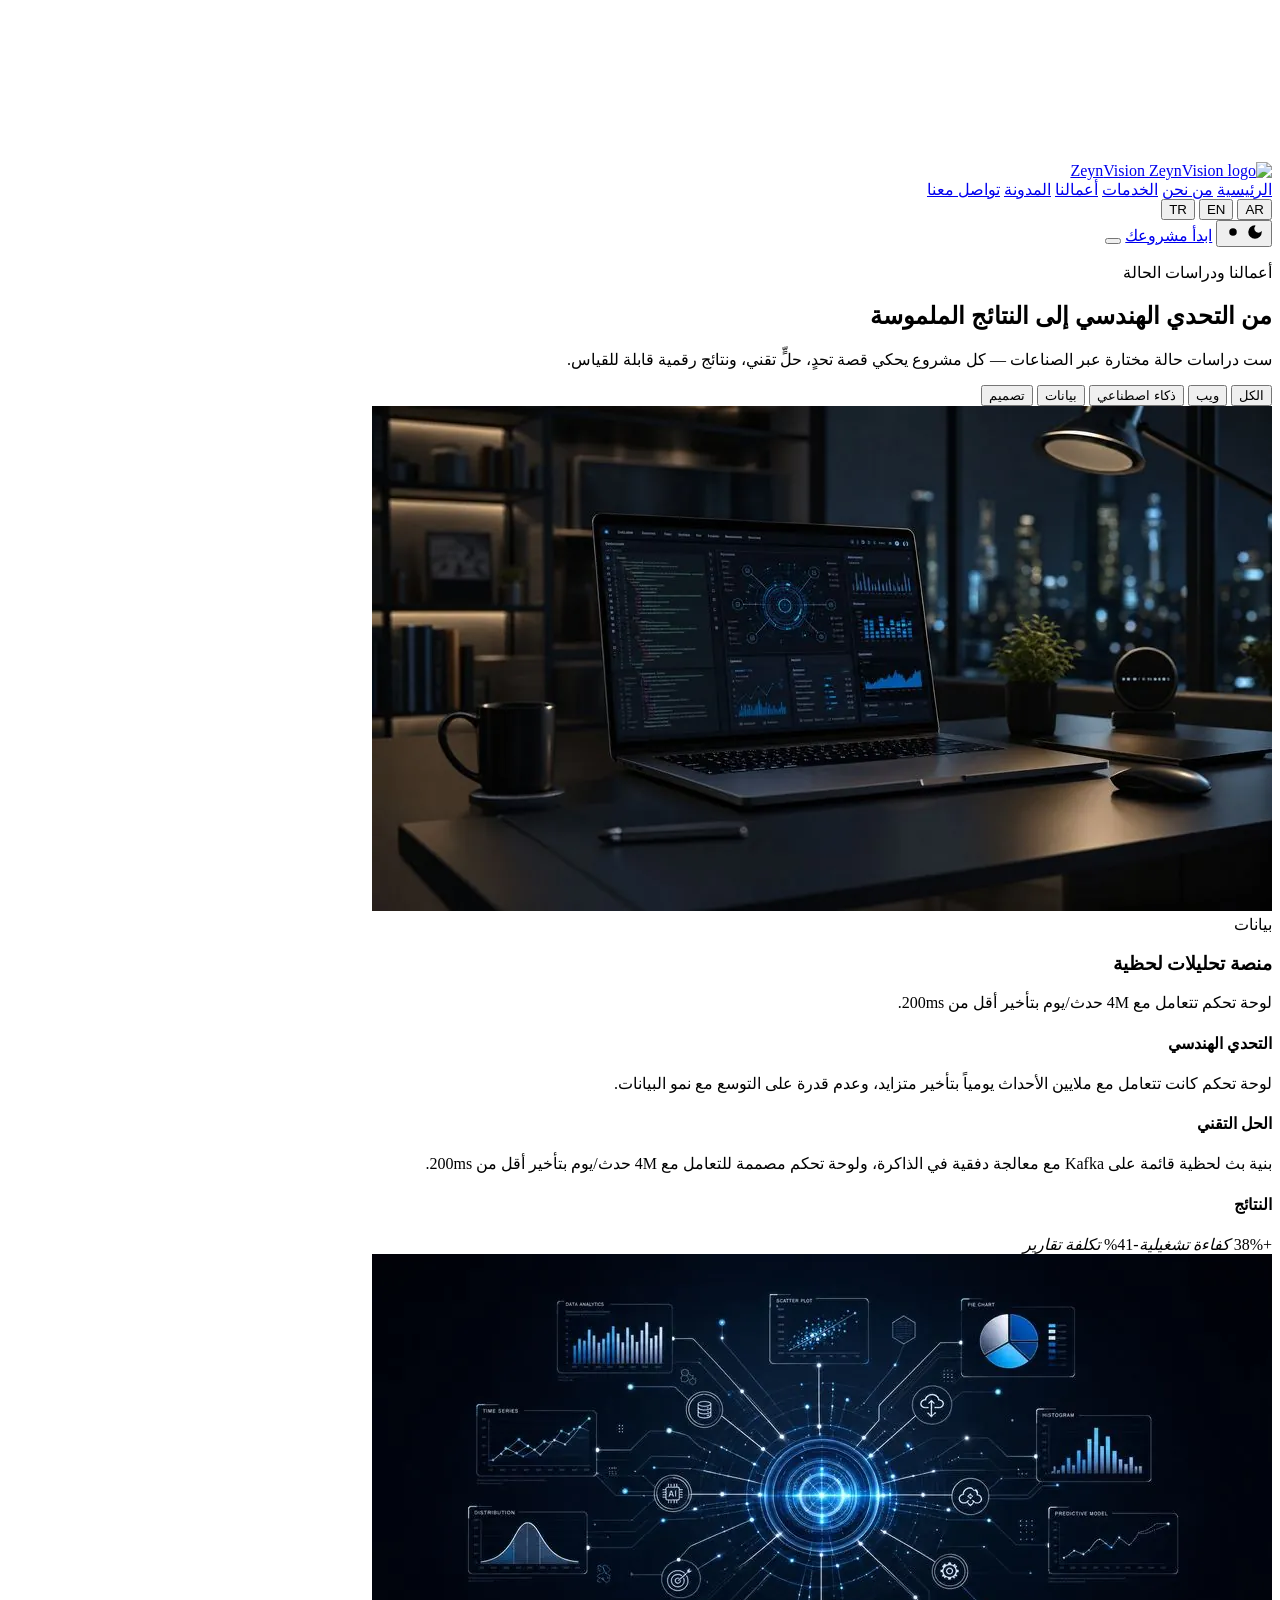
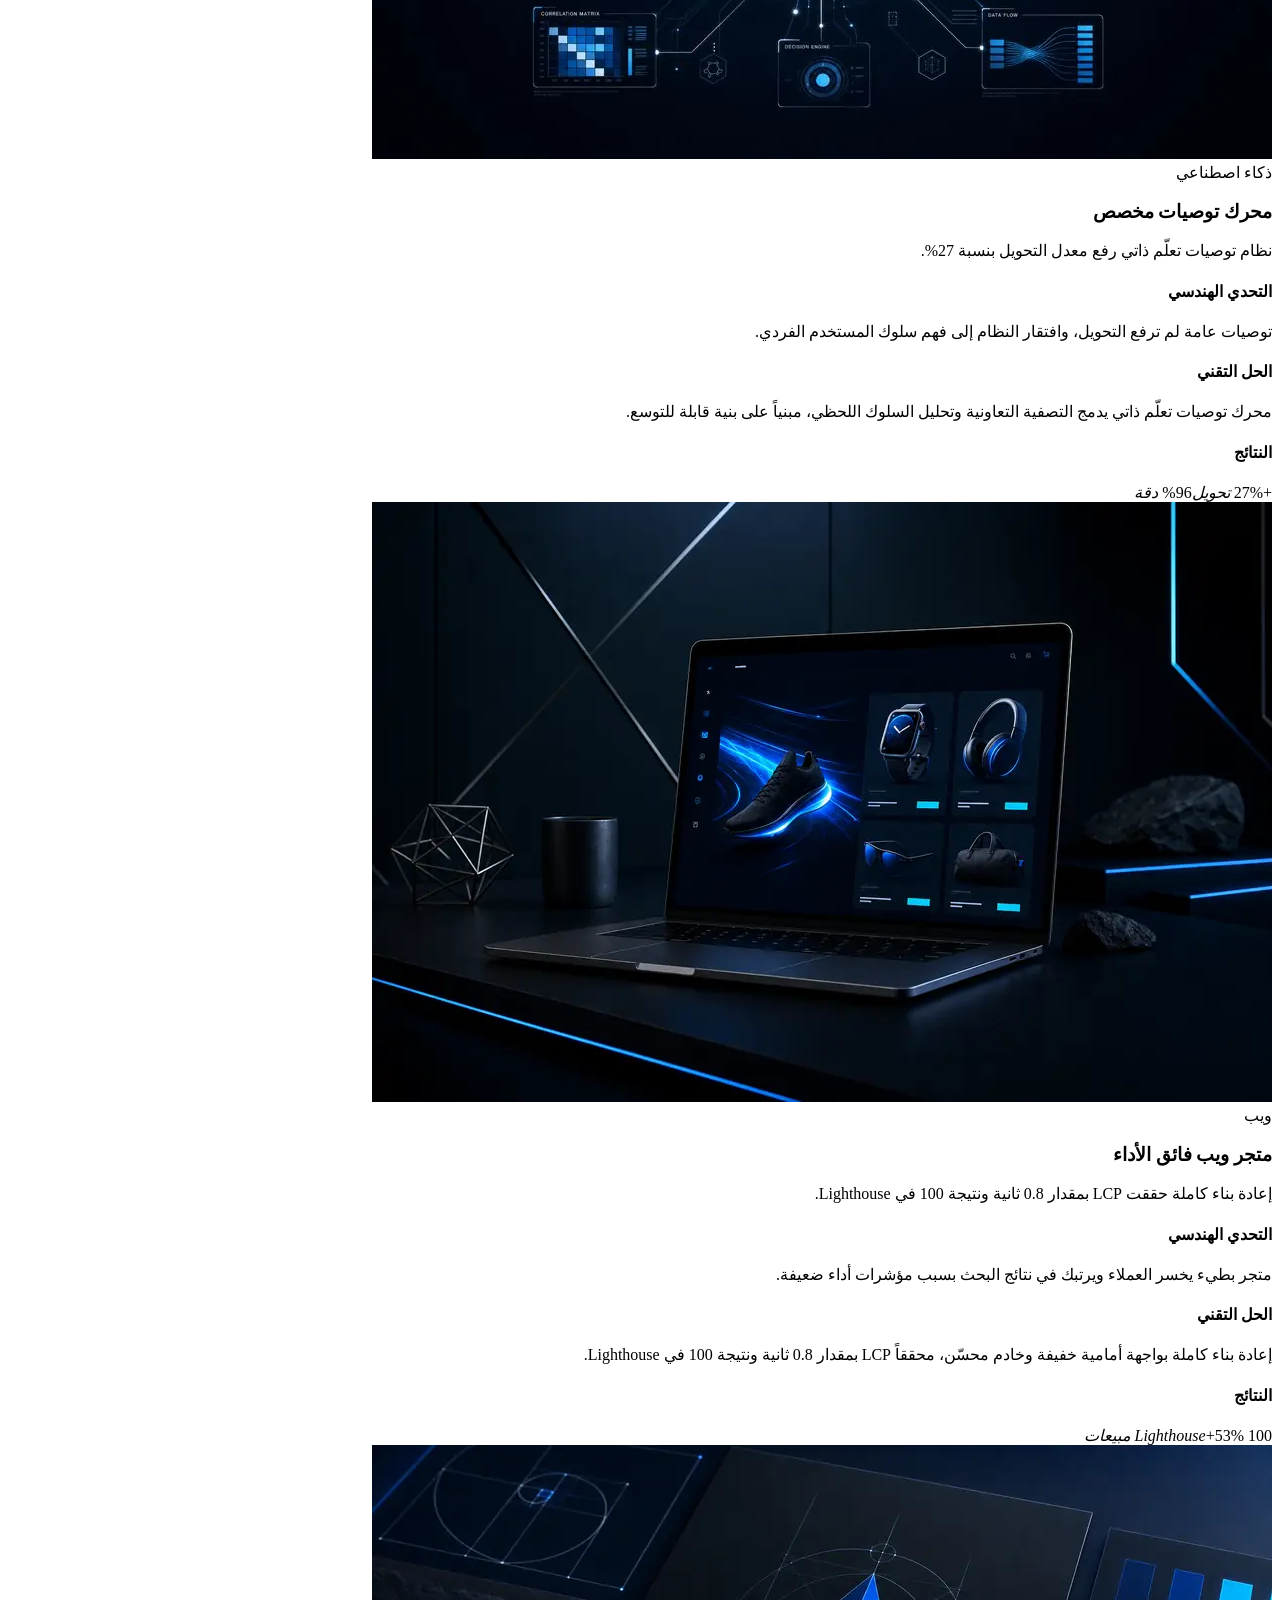
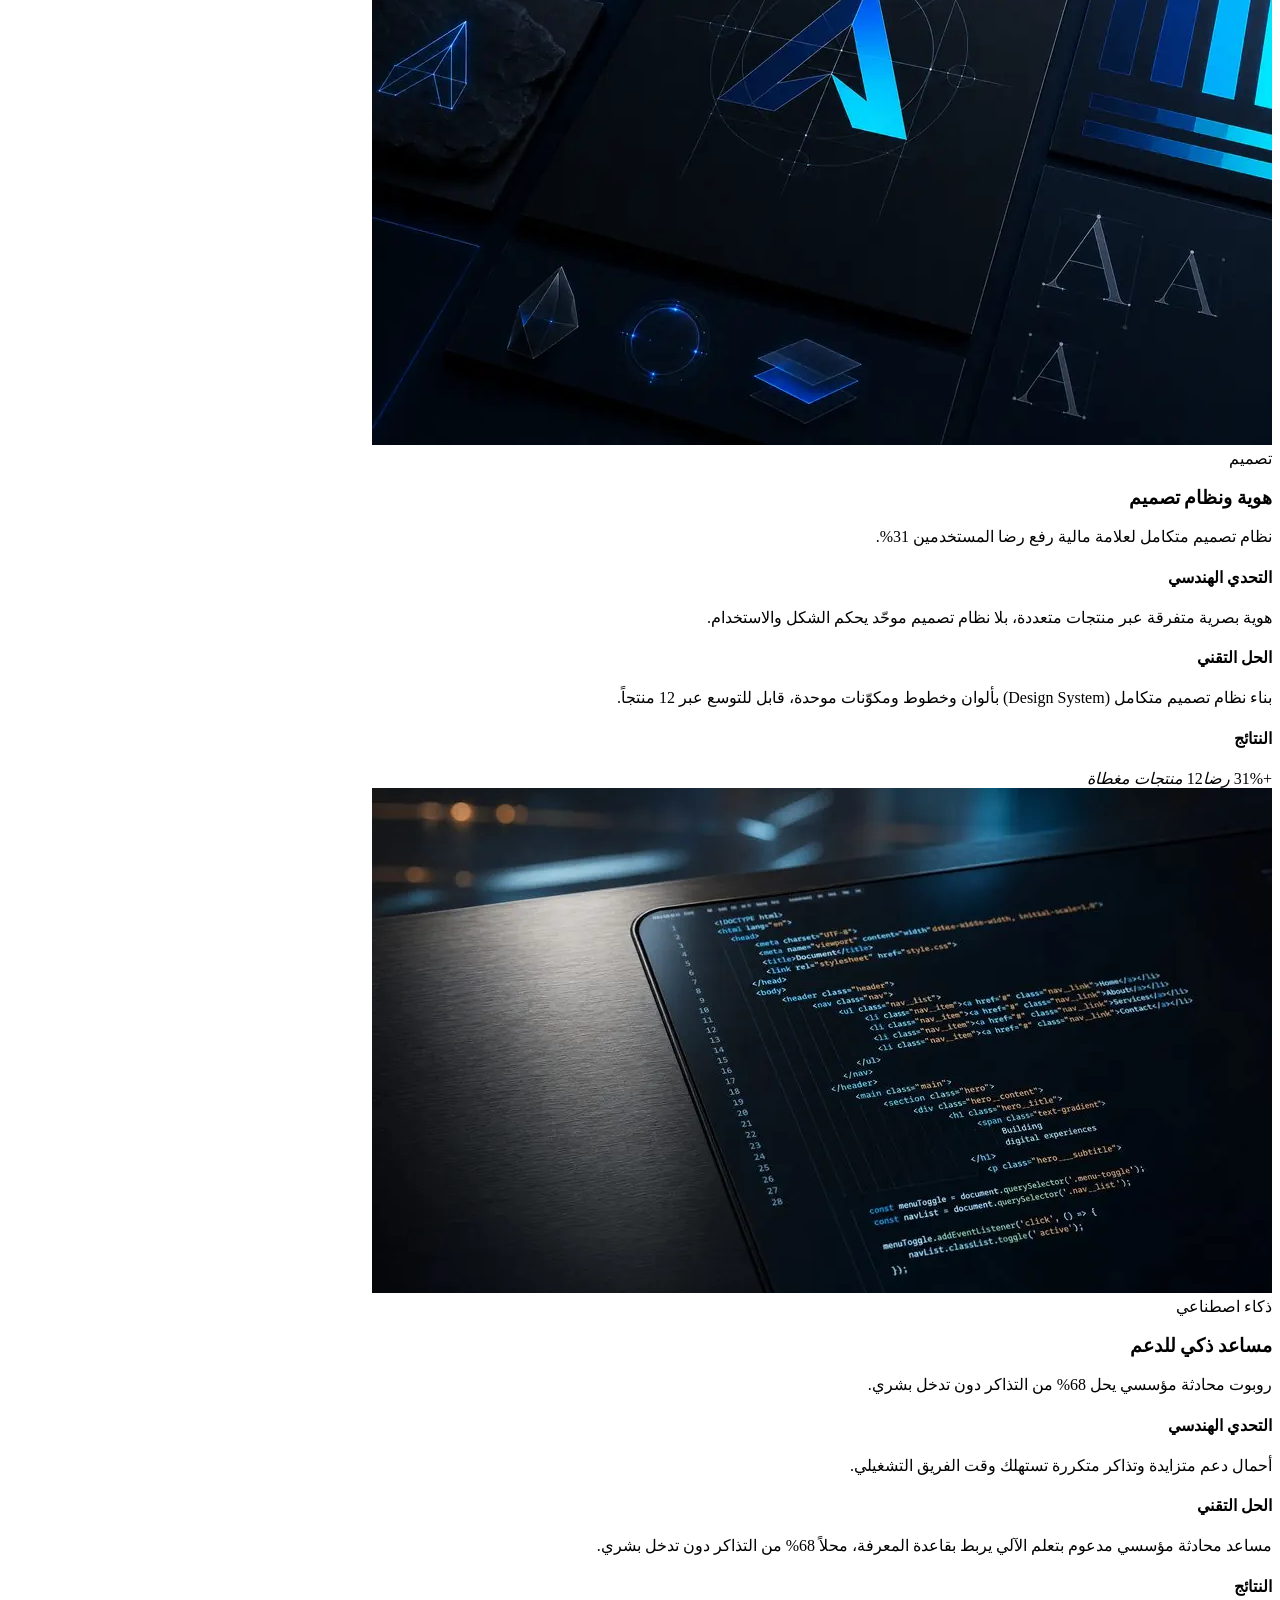
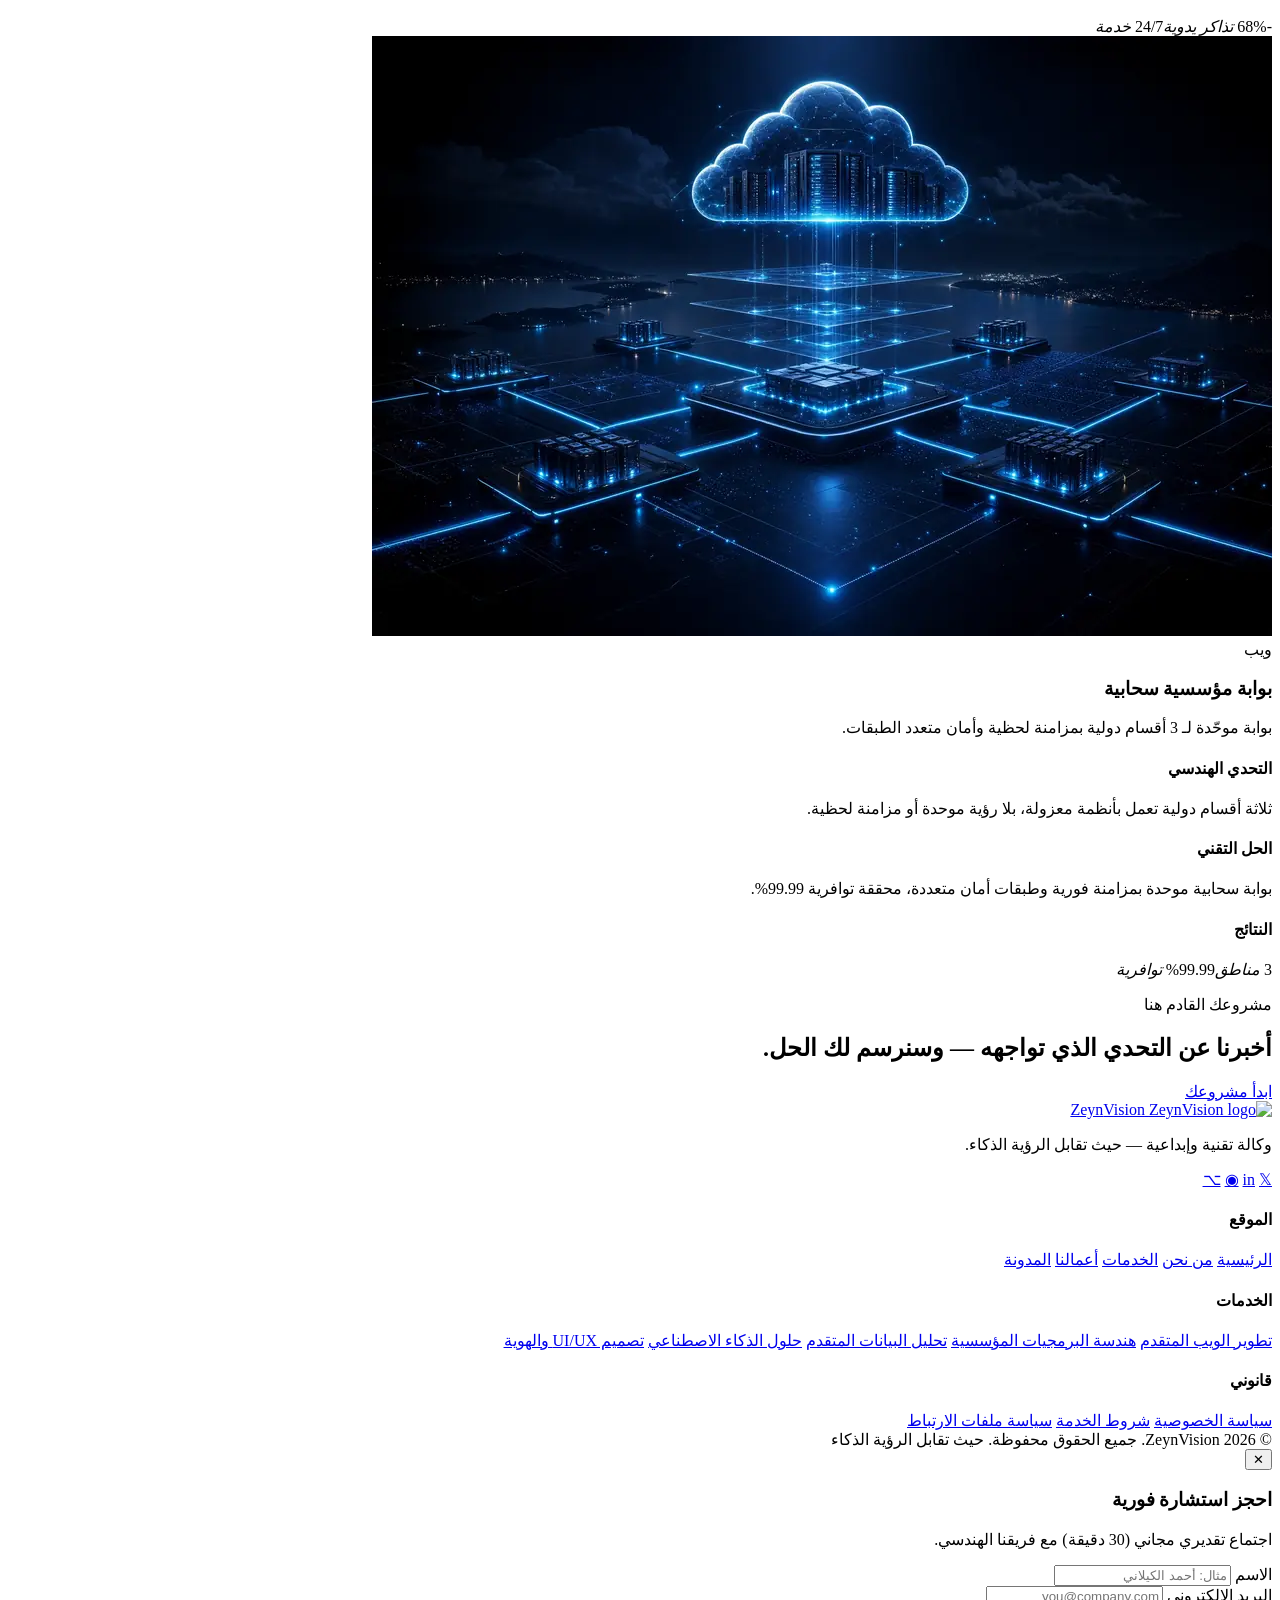
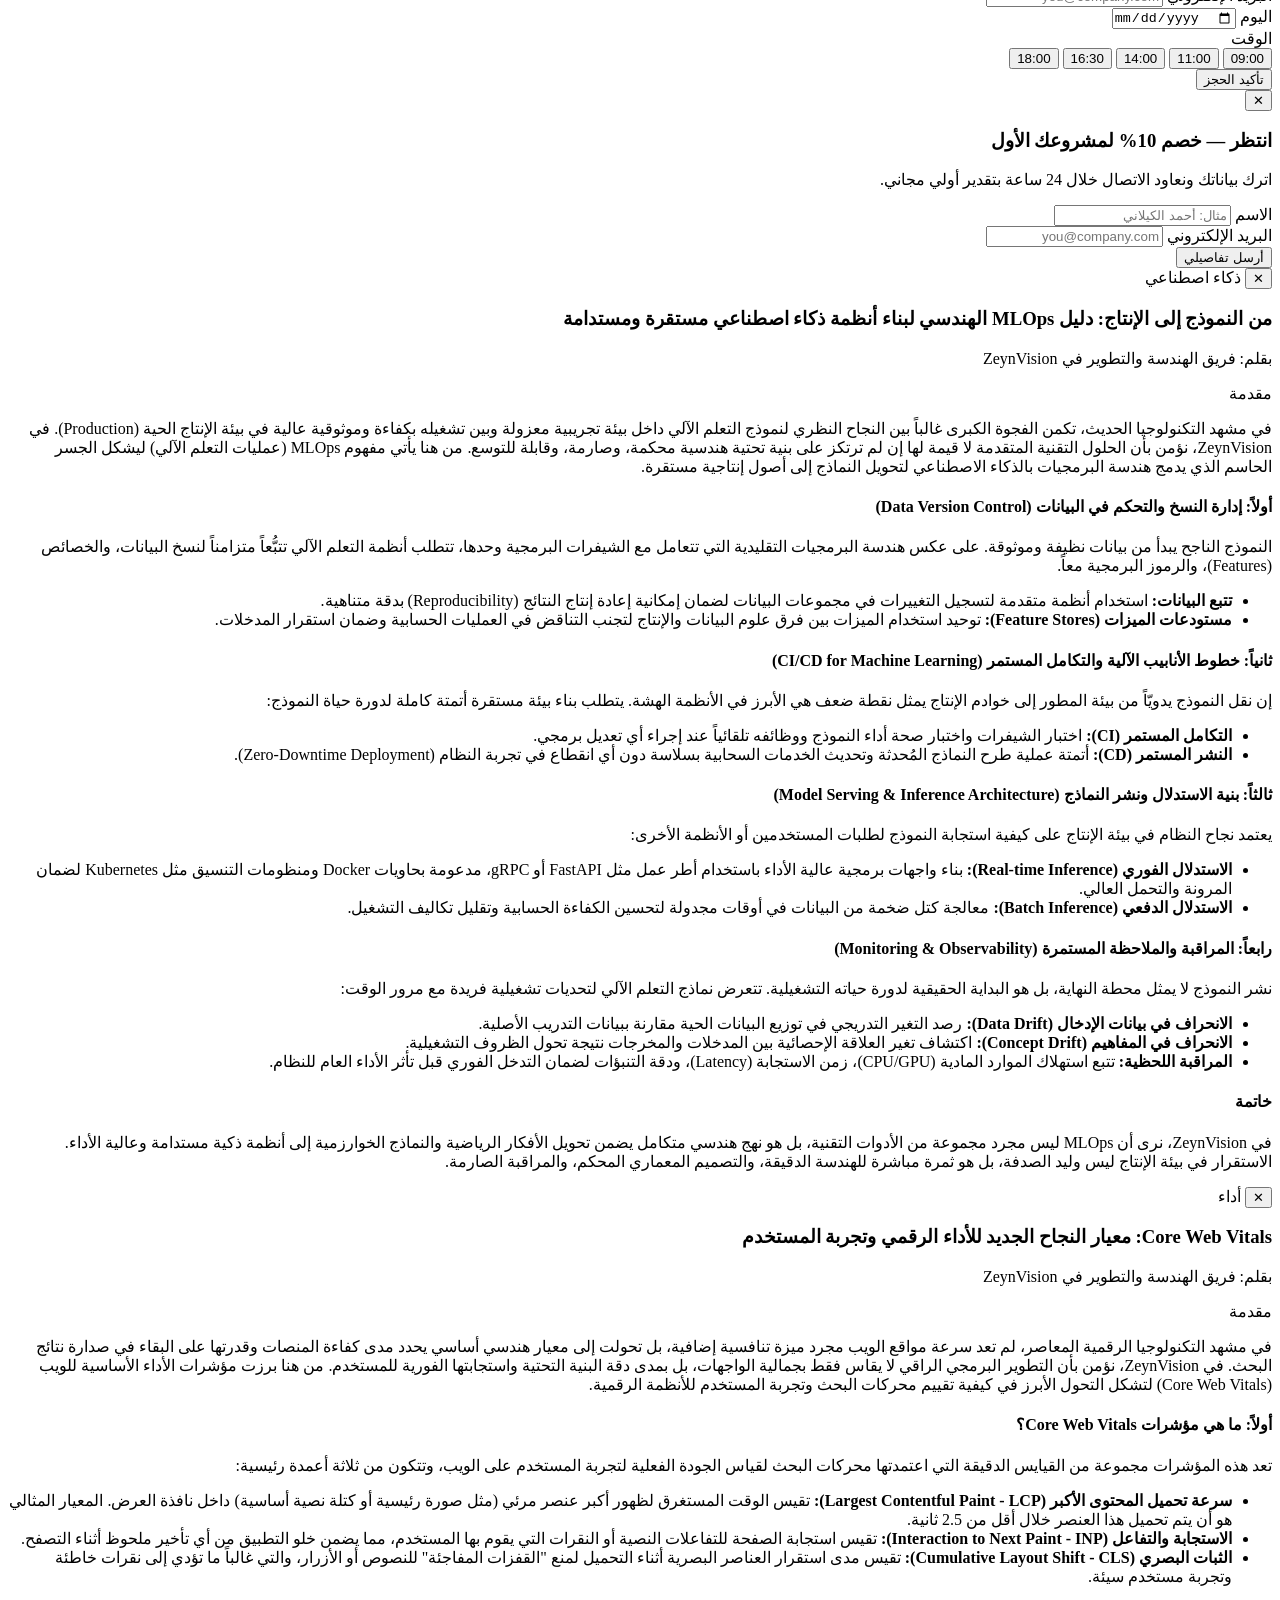
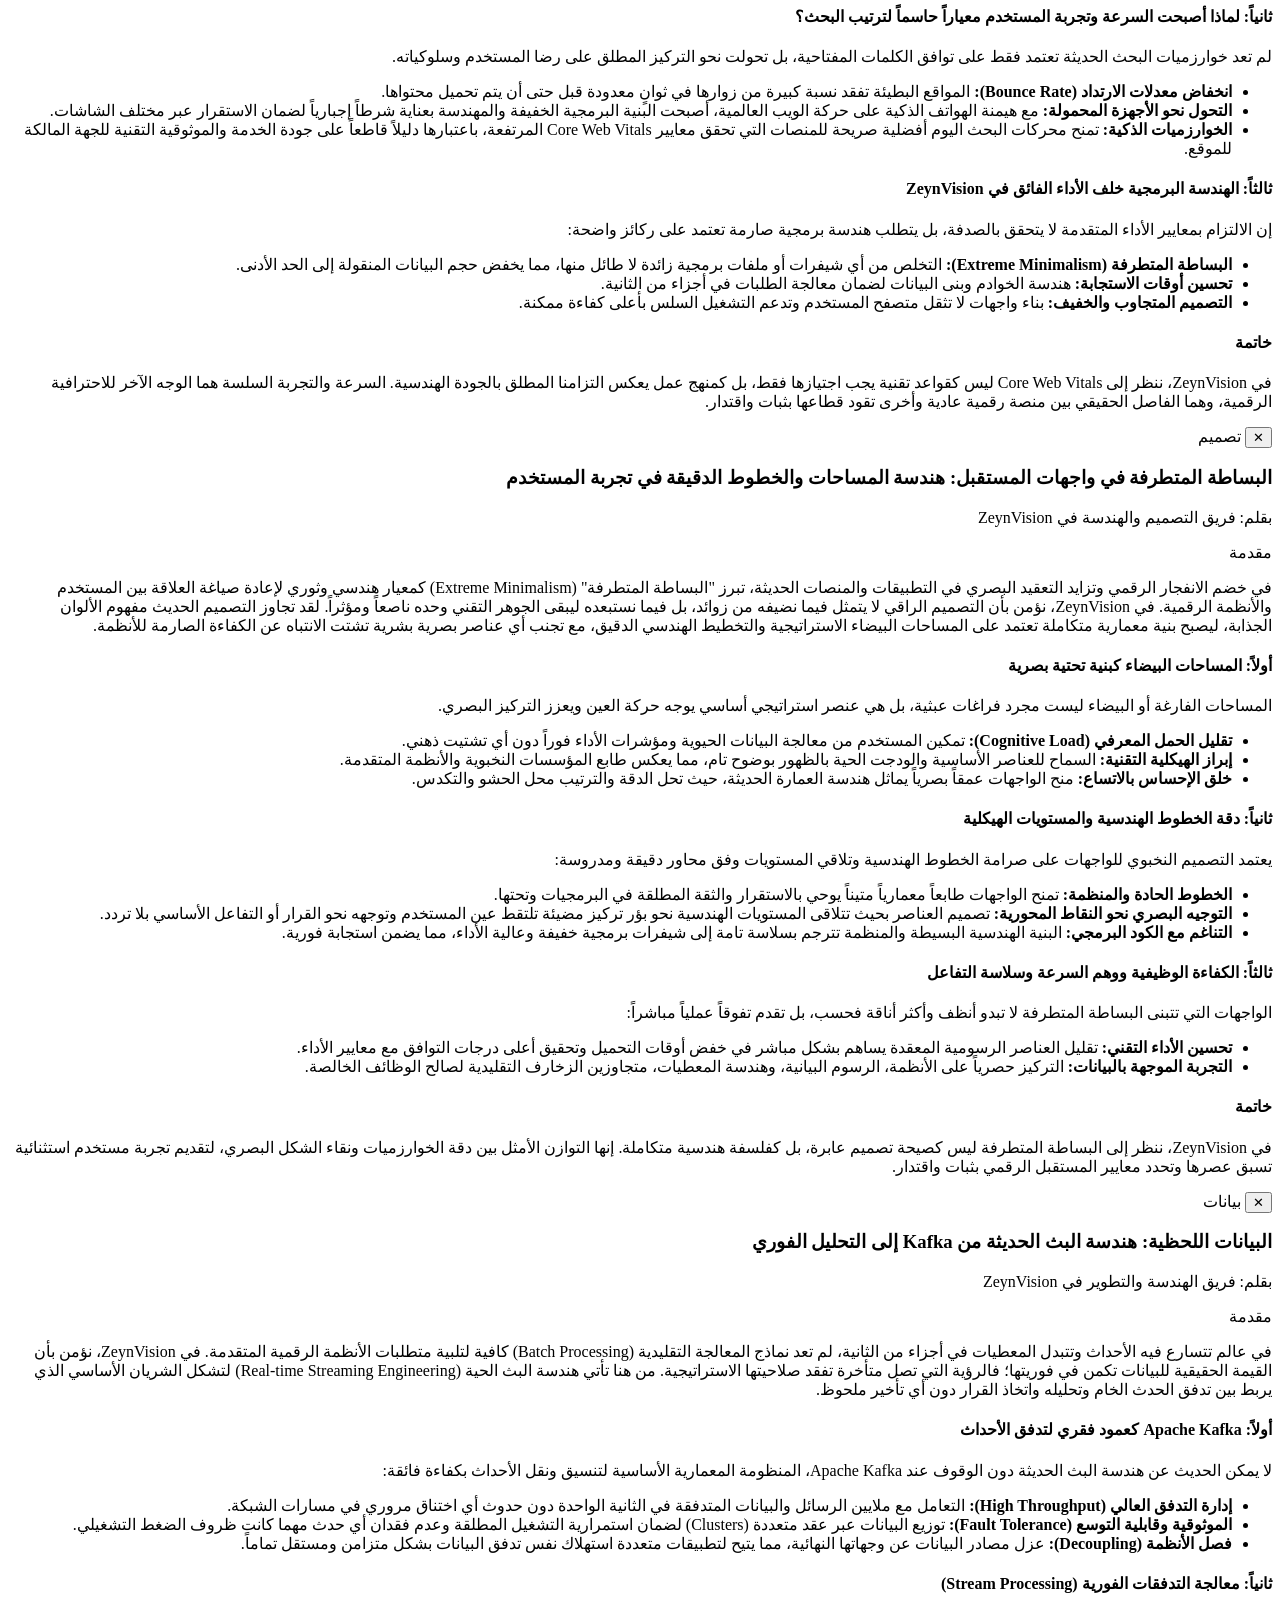
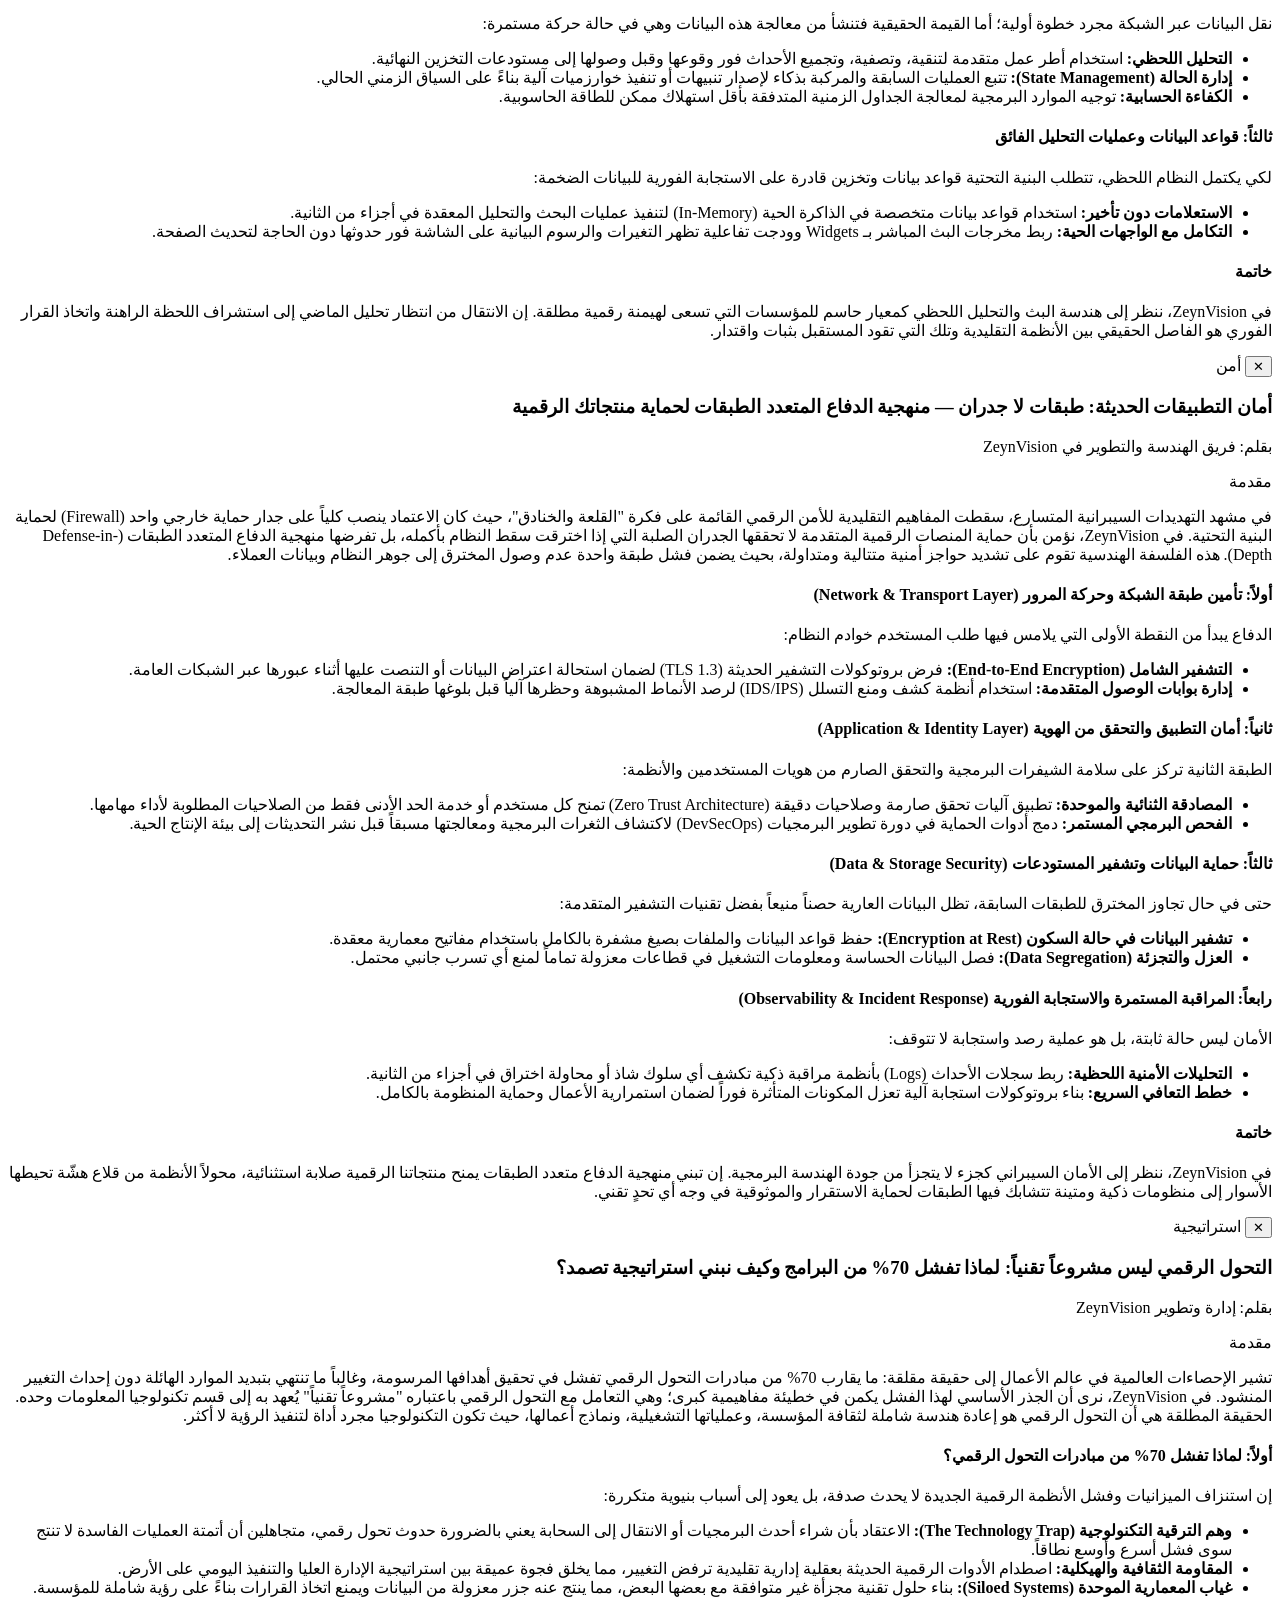
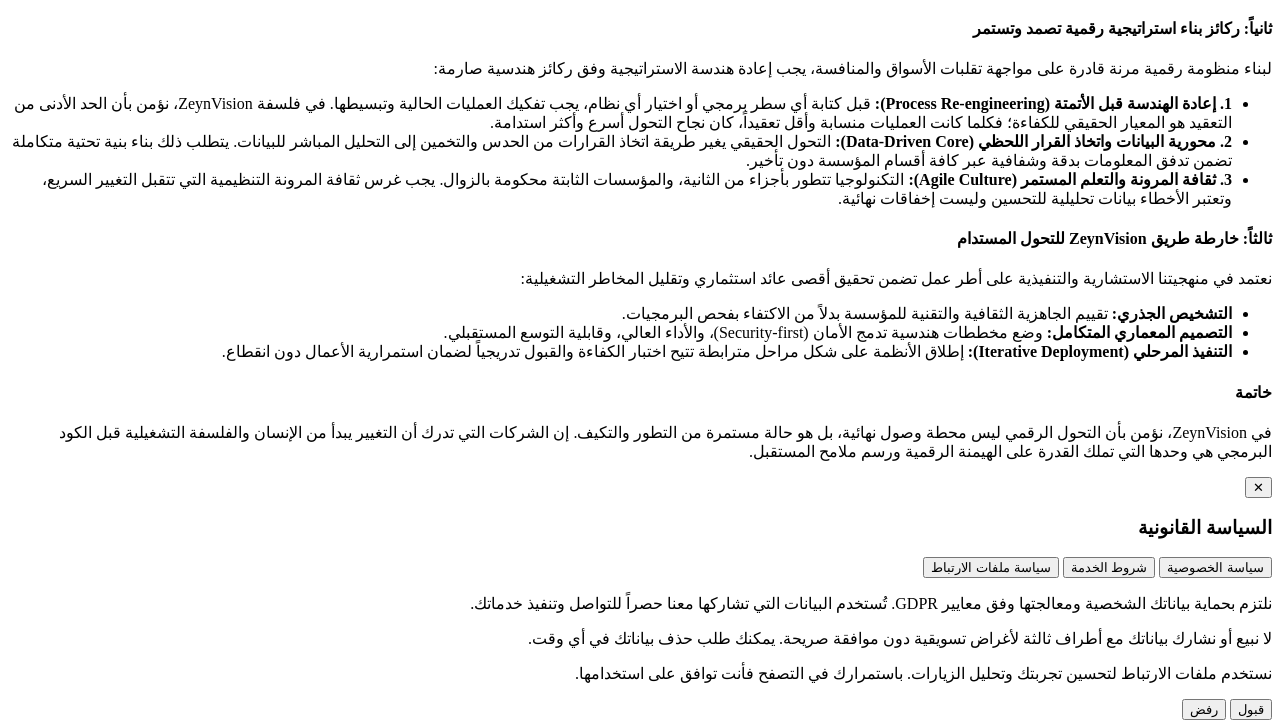
==== works.html @ 56581841 "Add dedicated Works page with detailed case studies (AR/EN/TR)" ====
<!DOCTYPE html>
<html lang="ar" dir="rtl" data-theme="dark">
<head>
<meta charset="UTF-8">
<meta name="viewport" content="width=device-width, initial-scale=1.0">
<title>ZeynVision — أعمالنا ودراسات الحالة</title>
<meta name="description" content="ZeynVision — وكالة تقنية وإبداعية نخبوية: تصميم، هندسة برمجيات، بيانات، وذكاء اصطناعي. حيث تقابل الرؤية الذكاء.">
<meta property="og:title" content="ZeynVision — Where Vision Meets Intelligence">
<meta property="og:description" content="Elite creative-tech agency. Design, engineering, data & AI.">
<meta property="og:type" content="website">
<link rel="icon" type="image/svg+xml" href="/zeynvision/logo.svg">
<link rel="preconnect" href="https://fonts.googleapis.com">
<link rel="preconnect" href="https://fonts.gstatic.com" crossorigin>
<link href="https://fonts.googleapis.com/css2?family=Inter:wght@300;400;500;600;700;800&family=IBM+Plex+Sans+Arabic:wght@300;400;500;600;700&family=Space+Grotesk:wght@300;400;500;600;700&display=swap" rel="stylesheet">
<link rel="stylesheet" href="/zeynvision/css/styles.css?v=3">
</head>
<body>

<!-- ===== خلفية البيانات الحية ===== -->
<canvas id="bg-canvas" aria-hidden="true"></canvas>

<!-- ===== الهيدر ===== -->
<header class="nav" id="navbar">
  <div class="nav-inner">
    <a href="#home" class="brand" aria-label="ZeynVision">
      <img src="/zeynvision/logo.svg" class="logo-mark" alt="ZeynVision logo">
      <span class="brand-name"><span class="bn-zeyn">Zeyn</span><span class="brand-accent">Vision</span></span>
    </a>

    <nav class="nav-links" id="nav-links" aria-label="Main navigation">
      <a href="#home" data-i18n="nav.home" class="nav-link active">الرئيسية</a>
      <a href="#about" data-i18n="nav.about" class="nav-link">من نحن</a>
      <a href="#services" data-i18n="nav.services" class="nav-link">الخدمات</a>
      <a href="works.html" data-i18n="nav.work" class="nav-link">أعمالنا</a>
      <a href="#insights" data-i18n="nav.insights" class="nav-link">المدونة</a>
      <a href="#contact" data-i18n="nav.contact" class="nav-link">تواصل معنا</a>
    </nav>

    <div class="nav-actions">
      <div class="lang-switch" role="group" aria-label="Language">
        <button class="lang-btn active" data-lang="ar" aria-label="العربية">AR</button>
        <button class="lang-btn" data-lang="en" aria-label="English">EN</button>
        <button class="lang-btn" data-lang="tr" aria-label="Türkçe">TR</button>
      </div>
      <button class="theme-toggle" id="theme-toggle" aria-label="Toggle dark/light mode" title="الوضع الداكن / الفاتح">
        <svg class="icon-moon" viewBox="0 0 24 24" width="18" height="18"><path fill="currentColor" d="M12 3a9 9 0 1 0 9 9c0-.46-.04-.92-.1-1.36a5.39 5.39 0 0 1-4.4 2.26 5.4 5.4 0 0 1-3.8-9.2A9 9 0 0 0 12 3z"/></svg>
        <svg class="icon-sun" viewBox="0 0 24 24" width="18" height="18"><path fill="currentColor" d="M12 17a5 5 0 1 0 0-10 5 5 0 0 0 0 10zm0-15v2m0 16v2M4.2 4.2l1.4 1.4m12.8 12.8 1.4 1.4M2 12h2m16 0h2M4.2 19.8l1.4-1.4M18.4 5.6l1.4-1.4"/></svg>
      </button>
      <a href="#contact" class="btn btn-primary btn-sm nav-cta" data-i18n="nav.cta">ابدأ مشروعك</a>
      <button class="menu-toggle" id="menu-toggle" aria-label="Menu" aria-expanded="false">
        <span></span><span></span><span></span>
      </button>
    </div>
  </div>
</header>

<main>
<!-- ===== أعمالنا — دراسات الحالة ===== -->
<section class="section works-hero" id="works-top">
  <div class="container">
    <div class="sec-head reveal">
      <p class="sec-kicker" data-i18n="worksPage.kicker">أعمالنا ودراسات الحالة</p>
      <h2 class="sec-title" data-i18n="worksPage.title">من التحدي الهندسي إلى النتائج الملموسة</h2>
      <p class="sec-sub" data-i18n="worksPage.sub">ست دراسات حالة مختارة عبر الصناعات — كل مشروع يحكي قصة تحدٍ، حلٍّ تقني، ونتائج رقمية قابلة للقياس.</p>
    </div>

    <div class="filters reveal" id="work-filters">
      <button class="filter-btn active" data-filter="all" data-i18n="work.f.all">الكل</button>
      <button class="filter-btn" data-filter="web" data-i18n="work.f.web">ويب</button>
      <button class="filter-btn" data-filter="ai" data-i18n="work.f.ai">ذكاء اصطناعي</button>
      <button class="filter-btn" data-filter="data" data-i18n="work.f.data">بيانات</button>
      <button class="filter-btn" data-filter="design" data-i18n="work.f.design">تصميم</button>
    </div>

    <div class="cases-list" id="cases-list">
      <!-- 1 -->
      <article class="case-card reveal" data-cat="data">
        <div class="case-media"><img src="img/case-analytics.webp" alt="منصة تحليلات لحظية" loading="lazy"></div>
        <div class="case-body">
          <span class="work-cat" data-i18n="work.f.data">بيانات</span>
          <h3 data-i18n="work.p1.t">منصة تحليلات لحظية</h3>
          <p class="case-desc" data-i18n="work.p1.d">لوحة تحكم تتعامل مع 4M حدث/يوم بتأخير أقل من 200ms.</p>
          <div class="case-csr">
            <div class="csr-block">
              <h4 data-i18n="worksPage.challenge">التحدي الهندسي</h4>
              <p data-i18n="worksPage.p1c">لوحة تحكم كانت تتعامل مع ملايين الأحداث يومياً بتأخير متزايد، وعدم قدرة على التوسع مع نمو البيانات.</p>
            </div>
            <div class="csr-block">
              <h4 data-i18n="worksPage.solution">الحل التقني</h4>
              <p data-i18n="worksPage.p1s">بنية بث لحظية قائمة على Kafka مع معالجة دفقية في الذاكرة، ولوحة تحكم مصممة للتعامل مع 4M حدث/يوم بتأخير أقل من 200ms.</p>
            </div>
            <div class="csr-block csr-results">
              <h4 data-i18n="worksPage.results">النتائج</h4>
              <div class="case-metrics"><span>+38% <em data-i18n="work.m.kpi">كفاءة تشغيلية</em></span><span>-41% <em data-i18n="work.m.cost">تكلفة تقارير</em></span></div>
            </div>
          </div>
        </div>
      </article>

      <!-- 2 -->
      <article class="case-card reveal" data-cat="ai">
        <div class="case-media"><img src="img/case-recommendations.webp" alt="محرك توصيات مخصص" loading="lazy"></div>
        <div class="case-body">
          <span class="work-cat" data-i18n="work.f.ai">ذكاء اصطناعي</span>
          <h3 data-i18n="work.p2.t">محرك توصيات مخصص</h3>
          <p class="case-desc" data-i18n="work.p2.d">نظام توصيات تعلّم ذاتي رفع معدل التحويل بنسبة 27%.</p>
          <div class="case-csr">
            <div class="csr-block">
              <h4 data-i18n="worksPage.challenge">التحدي الهندسي</h4>
              <p data-i18n="worksPage.p2c">توصيات عامة لم ترفع التحويل، وافتقار النظام إلى فهم سلوك المستخدم الفردي.</p>
            </div>
            <div class="csr-block">
              <h4 data-i18n="worksPage.solution">الحل التقني</h4>
              <p data-i18n="worksPage.p2s">محرك توصيات تعلّم ذاتي يدمج التصفية التعاونية وتحليل السلوك اللحظي، مبنياً على بنية قابلة للتوسع.</p>
            </div>
            <div class="csr-block csr-results">
              <h4 data-i18n="worksPage.results">النتائج</h4>
              <div class="case-metrics"><span>+27% <em data-i18n="work.m.conv">تحويل</em></span><span>96% <em data-i18n="work.m.acc">دقة</em></span></div>
            </div>
          </div>
        </div>
      </article>

      <!-- 3 -->
      <article class="case-card reveal" data-cat="web">
        <div class="case-media"><img src="img/case-store.webp" alt="متجر ويب فائق الأداء" loading="lazy"></div>
        <div class="case-body">
          <span class="work-cat" data-i18n="work.f.web">ويب</span>
          <h3 data-i18n="work.p3.t">متجر ويب فائق الأداء</h3>
          <p class="case-desc" data-i18n="work.p3.d">إعادة بناء كاملة حققت LCP بمقدار 0.8 ثانية ونتيجة 100 في Lighthouse.</p>
          <div class="case-csr">
            <div class="csr-block">
              <h4 data-i18n="worksPage.challenge">التحدي الهندسي</h4>
              <p data-i18n="worksPage.p3c">متجر بطيء يخسر العملاء ويرتبك في نتائج البحث بسبب مؤشرات أداء ضعيفة.</p>
            </div>
            <div class="csr-block">
              <h4 data-i18n="worksPage.solution">الحل التقني</h4>
              <p data-i18n="worksPage.p3s">إعادة بناء كاملة بواجهة أمامية خفيفة وخادم محسّن، محققاً LCP بمقدار 0.8 ثانية ونتيجة 100 في Lighthouse.</p>
            </div>
            <div class="csr-block csr-results">
              <h4 data-i18n="worksPage.results">النتائج</h4>
              <div class="case-metrics"><span>100 <em data-i18n="work.m.lh">Lighthouse</em></span><span>+53% <em data-i18n="work.m.sales">مبيعات</em></span></div>
            </div>
          </div>
        </div>
      </article>

      <!-- 4 -->
      <article class="case-card reveal" data-cat="design">
        <div class="case-media"><img src="img/case-design.webp" alt="هوية ونظام تصميم" loading="lazy"></div>
        <div class="case-body">
          <span class="work-cat" data-i18n="work.f.design">تصميم</span>
          <h3 data-i18n="work.p4.t">هوية ونظام تصميم</h3>
          <p class="case-desc" data-i18n="work.p4.d">نظام تصميم متكامل لعلامة مالية رفع رضا المستخدمين 31%.</p>
          <div class="case-csr">
            <div class="csr-block">
              <h4 data-i18n="worksPage.challenge">التحدي الهندسي</h4>
              <p data-i18n="worksPage.p4c">هوية بصرية متفرقة عبر منتجات متعددة، بلا نظام تصميم موحّد يحكم الشكل والاستخدام.</p>
            </div>
            <div class="csr-block">
              <h4 data-i18n="worksPage.solution">الحل التقني</h4>
              <p data-i18n="worksPage.p4s">بناء نظام تصميم متكامل (Design System) بألوان وخطوط ومكوّنات موحدة، قابل للتوسع عبر 12 منتجاً.</p>
            </div>
            <div class="csr-block csr-results">
              <h4 data-i18n="worksPage.results">النتائج</h4>
              <div class="case-metrics"><span>+31% <em data-i18n="work.m.sat">رضا</em></span><span>12 <em data-i18n="work.m.prod">منتجات مغطاة</em></span></div>
            </div>
          </div>
        </div>
      </article>

      <!-- 5 -->
      <article class="case-card reveal" data-cat="ai">
        <div class="case-media"><img src="img/case-assistant.webp" alt="مساعد ذكي للدعم" loading="lazy"></div>
        <div class="case-body">
          <span class="work-cat" data-i18n="work.f.ai">ذكاء اصطناعي</span>
          <h3 data-i18n="work.p5.t">مساعد ذكي للدعم</h3>
          <p class="case-desc" data-i18n="work.p5.d">روبوت محادثة مؤسسي يحل 68% من التذاكر دون تدخل بشري.</p>
          <div class="case-csr">
            <div class="csr-block">
              <h4 data-i18n="worksPage.challenge">التحدي الهندسي</h4>
              <p data-i18n="worksPage.p5c">أحمال دعم متزايدة وتذاكر متكررة تستهلك وقت الفريق التشغيلي.</p>
            </div>
            <div class="csr-block">
              <h4 data-i18n="worksPage.solution">الحل التقني</h4>
              <p data-i18n="worksPage.p5s">مساعد محادثة مؤسسي مدعوم بتعلم الآلي يربط بقاعدة المعرفة، محلاً 68% من التذاكر دون تدخل بشري.</p>
            </div>
            <div class="csr-block csr-results">
              <h4 data-i18n="worksPage.results">النتائج</h4>
              <div class="case-metrics"><span>-68% <em data-i18n="work.m.tix">تذاكر يدوية</em></span><span>24/7 <em data-i18n="work.m.svc">خدمة</em></span></div>
            </div>
          </div>
        </div>
      </article>

      <!-- 6 -->
      <article class="case-card reveal" data-cat="web">
        <div class="case-media"><img src="img/case-cloud.webp" alt="بوابة مؤسسية سحابية" loading="lazy"></div>
        <div class="case-body">
          <span class="work-cat" data-i18n="work.f.web">ويب</span>
          <h3 data-i18n="work.p6.t">بوابة مؤسسية سحابية</h3>
          <p class="case-desc" data-i18n="work.p6.d">بوابة موحّدة لـ 3 أقسام دولية بمزامنة لحظية وأمان متعدد الطبقات.</p>
          <div class="case-csr">
            <div class="csr-block">
              <h4 data-i18n="worksPage.challenge">التحدي الهندسي</h4>
              <p data-i18n="worksPage.p6c">ثلاثة أقسام دولية تعمل بأنظمة معزولة، بلا رؤية موحدة أو مزامنة لحظية.</p>
            </div>
            <div class="csr-block">
              <h4 data-i18n="worksPage.solution">الحل التقني</h4>
              <p data-i18n="worksPage.p6s">بوابة سحابية موحدة بمزامنة فورية وطبقات أمان متعددة، محققة توافرية 99.99%.</p>
            </div>
            <div class="csr-block csr-results">
              <h4 data-i18n="worksPage.results">النتائج</h4>
              <div class="case-metrics"><span>3 <em data-i18n="work.m.reg">مناطق</em></span><span>99.99% <em data-i18n="work.m.uptime">توافرية</em></span></div>
            </div>
          </div>
        </div>
      </article>
    </div>
  </div>
</section>

<!-- ===== CTA ===== -->
<section class="section section-alt" id="works-cta">
  <div class="container">
    <div class="sec-head reveal">
      <p class="sec-kicker" data-i18n="worksPage.ctaTitle">مشروعك القادم هنا</p>
      <h2 class="sec-title" data-i18n="worksPage.ctaSub">أخبرنا عن التحدي الذي تواجهه — وسنرسم لك الحل.</h2>
      <a href="index.html#contact" class="btn btn-primary" data-i18n="worksPage.ctaBtn">ابدأ مشروعك</a>
    </div>
  </div>
</section>

</main>
</main>

<!-- ===== الفوتر ===== -->
<footer class="footer">
  <div class="container">
    <div class="footer-grid">
      <div class="f-brand">
        <a href="#home" class="brand">
          <img src="/zeynvision/logo.svg" class="logo-mark" alt="ZeynVision logo">
          <span class="brand-name"><span class="bn-zeyn">Zeyn</span><span class="brand-accent">Vision</span></span>
        </a>
        <p data-i18n="footer.tag">وكالة تقنية وإبداعية — حيث تقابل الرؤية الذكاء.</p>
        <div class="socials">
          <a href="#" aria-label="LinkedIn">in</a>
          <a href="#" aria-label="X">𝕏</a>
          <a href="#" aria-label="Instagram">◉</a>
          <a href="#" aria-label="GitHub">⌥</a>
        </div>
      </div>
      <div class="f-col">
        <h4 data-i18n="footer.nav">الموقع</h4>
        <a href="#home" data-i18n="nav.home">الرئيسية</a>
        <a href="#about" data-i18n="nav.about">من نحن</a>
        <a href="#services" data-i18n="nav.services">الخدمات</a>
        <a href="#work" data-i18n="nav.work">أعمالنا</a>
        <a href="#insights" data-i18n="nav.insights">المدونة</a>
      </div>
      <div class="f-col">
        <h4 data-i18n="footer.services">الخدمات</h4>
        <a href="#services" data-i18n="est.s.web">تطوير الويب المتقدم</a>
        <a href="#services" data-i18n="est.s.software">هندسة البرمجيات</a>
        <a href="#services" data-i18n="est.s.data">تحليل البيانات</a>
        <a href="#services" data-i18n="est.s.ai">حلول الذكاء الاصطناعي</a>
        <a href="#services" data-i18n="est.s.design">تصميم UI/UX</a>
      </div>
      <div class="f-col">
        <h4 data-i18n="footer.legal">قانوني</h4>
        <a href="#" class="legal-link" data-legal="privacy" data-i18n="footer.privacy">سياسة الخصوصية</a>
        <a href="#" class="legal-link" data-legal="terms" data-i18n="footer.terms">شروط الخدمة</a>
        <a href="#" class="legal-link" data-legal="cookies" data-i18n="footer.cookies">سياسة ملفات الارتباط</a>
      </div>
    </div>
    <div class="footer-bottom">
      <span>© 2026 ZeynVision. <span data-i18n="footer.rights">جميع الحقوق محفوظة.</span></span>
      <span class="footer-tagline" data-i18n="hero.tag">حيث تقابل الرؤية الذكاء</span>
    </div>
  </div>
</footer>

<!-- ===== نافذة حجز الاستشارة ===== -->
<div class="modal" id="consult-modal" role="dialog" aria-modal="true" aria-labelledby="consult-title">
  <div class="modal-backdrop" data-close></div>
  <div class="modal-card">
    <button class="modal-close" data-close aria-label="Close">✕</button>
    <h3 id="consult-title" data-i18n="modal.c.title">احجز استشارة فورية</h3>
    <p class="modal-sub" data-i18n="modal.c.sub">اجتماع تقديري مجاني (30 دقيقة) مع فريقنا الهندسي.</p>
    <form id="consult-form" novalidate>
      <div class="f-field">
        <label for="q-name" data-i18n="modal.c.name">الاسم</label>
        <input type="text" id="q-name" required data-i18n-ph="contact.f.namePh" placeholder="الاسم الكامل">
      </div>
      <div class="f-field">
        <label for="q-email" data-i18n="modal.c.email">البريد الإلكتروني</label>
        <input type="email" id="q-email" required data-i18n-ph="contact.f.emailPh" placeholder="you@company.com">
      </div>
      <div class="f-field">
        <label for="q-date" data-i18n="modal.c.date">اليوم</label>
        <input type="date" id="q-date" required>
      </div>
      <div class="f-field">
        <label data-i18n="modal.c.time">الوقت</label>
        <div class="time-slots" id="time-slots">
          <button type="button" class="slot active">09:00</button>
          <button type="button" class="slot">11:00</button>
          <button type="button" class="slot">14:00</button>
          <button type="button" class="slot">16:30</button>
          <button type="button" class="slot">18:00</button>
        </div>
      </div>
      <button type="submit" class="btn btn-primary btn-block" data-i18n="modal.c.submit">تأكيد الحجز</button>
      <p class="form-ok" id="consult-ok" hidden data-i18n="modal.c.ok">✓ تم تأكيد حجزك — سنرسل دعوة الاجتماع لبريدك.</p>
    </form>
  </div>
</div>

<!-- ===== نافذة التقدير السريع (Exit Intent) ===== -->
<div class="modal" id="quote-modal" role="dialog" aria-modal="true" aria-labelledby="quote-title">
  <div class="modal-backdrop" data-close></div>
  <div class="modal-card">
    <button class="modal-close" data-close aria-label="Close">✕</button>
    <h3 id="quote-title" data-i18n="modal.q.title">انتظر — خصم 10% لمشروعك الأول</h3>
    <p class="modal-sub" data-i18n="modal.q.sub">اترك بياناتك ونعاود الاتصال خلال 24 ساعة بتقدير أولي مجاني.</p>
    <form id="quote-form" novalidate>
      <div class="f-field">
        <label for="qt-name" data-i18n="modal.c.name">الاسم</label>
        <input type="text" id="qt-name" required data-i18n-ph="contact.f.namePh" placeholder="الاسم الكامل">
      </div>
      <div class="f-field">
        <label for="qt-email" data-i18n="modal.c.email">البريد الإلكتروني</label>
        <input type="email" id="qt-email" required data-i18n-ph="contact.f.emailPh" placeholder="you@company.com">
      </div>
      <button type="submit" class="btn btn-primary btn-block" data-i18n="modal.q.submit">أرسل تفاصيلي</button>
      <p class="form-ok" id="quote-ok" hidden data-i18n="modal.q.ok">✓ تم الاستلام — سنتواصل معك قريباً.</p>
    </form>
  </div>
</div>

<!-- ===== نافذة المقال الكامل: MLOps ===== -->
<div class="modal" id="article-modal-mlops" role="dialog" aria-modal="true" aria-labelledby="article-title-mlops">
  <div class="modal-backdrop" data-close></div>
  <div class="modal-card article-modal">
    <button class="modal-close" data-close aria-label="Close">✕</button>
    <span class="ins-cat" data-i18n="insights.c1">ذكاء اصطناعي</span>
    <h3 id="article-title-mlops" data-i18n="insights.art.mlops.title">من النموذج إلى الإنتاج: دليل MLOps الهندسي لبناء أنظمة ذكاء اصطناعي مستقرة ومستدامة</h3>
    <p class="article-byline" data-i18n="insights.art.mlops.by">بقلم: فريق الهندسة والتطوير في ZeynVision</p>

    <!-- النسخة العربية -->
    <div class="article-lang" data-lang="ar">
      <div class="article-body">
        <p class="article-lead">مقدمة</p>
        <p>في مشهد التكنولوجيا الحديث، تكمن الفجوة الكبرى غالباً بين النجاح النظري لنموذج التعلم الآلي داخل بيئة تجريبية معزولة وبين تشغيله بكفاءة وموثوقية عالية في بيئة الإنتاج الحية (Production). في ZeynVision، نؤمن بأن الحلول التقنية المتقدمة لا قيمة لها إن لم ترتكز على بنية تحتية هندسية محكمة، وصارمة، وقابلة للتوسع. من هنا يأتي مفهوم MLOps (عمليات التعلم الآلي) ليشكل الجسر الحاسم الذي يدمج هندسة البرمجيات بالذكاء الاصطناعي لتحويل النماذج إلى أصول إنتاجية مستقرة.</p>

        <h4>أولاً: إدارة النسخ والتحكم في البيانات (Data Version Control)</h4>
        <p>النموذج الناجح يبدأ من بيانات نظيفة وموثوقة. على عكس هندسة البرمجيات التقليدية التي تتعامل مع الشيفرات البرمجية وحدها، تتطلب أنظمة التعلم الآلي تتبُّعاً متزامناً لنسخ البيانات، والخصائص (Features)، والرموز البرمجية معاً.</p>
        <ul>
          <li><strong>تتبع البيانات:</strong> استخدام أنظمة متقدمة لتسجيل التغييرات في مجموعات البيانات لضمان إمكانية إعادة إنتاج النتائج (Reproducibility) بدقة متناهية.</li>
          <li><strong>مستودعات الميزات (Feature Stores):</strong> توحيد استخدام الميزات بين فرق علوم البيانات والإنتاج لتجنب التناقض في العمليات الحسابية وضمان استقرار المدخلات.</li>
        </ul>

        <h4>ثانياً: خطوط الأنابيب الآلية والتكامل المستمر (CI/CD for Machine Learning)</h4>
        <p>إن نقل النموذج يدويّاً من بيئة المطور إلى خوادم الإنتاج يمثل نقطة ضعف هي الأبرز في الأنظمة الهشة. يتطلب بناء بيئة مستقرة أتمتة كاملة لدورة حياة النموذج:</p>
        <ul>
          <li><strong>التكامل المستمر (CI):</strong> اختبار الشيفرات واختبار صحة أداء النموذج ووظائفه تلقائياً عند إجراء أي تعديل برمجي.</li>
          <li><strong>النشر المستمر (CD):</strong> أتمتة عملية طرح النماذج المُحدثة وتحديث الخدمات السحابية بسلاسة دون أي انقطاع في تجربة النظام (Zero-Downtime Deployment).</li>
        </ul>

        <h4>ثالثاً: بنية الاستدلال ونشر النماذج (Model Serving &amp; Inference Architecture)</h4>
        <p>يعتمد نجاح النظام في بيئة الإنتاج على كيفية استجابة النموذج لطلبات المستخدمين أو الأنظمة الأخرى:</p>
        <ul>
          <li><strong>الاستدلال الفوري (Real-time Inference):</strong> بناء واجهات برمجية عالية الأداء باستخدام أطر عمل مثل FastAPI أو gRPC، مدعومة بحاويات Docker ومنظومات التنسيق مثل Kubernetes لضمان المرونة والتحمل العالي.</li>
          <li><strong>الاستدلال الدفعي (Batch Inference):</strong> معالجة كتل ضخمة من البيانات في أوقات مجدولة لتحسين الكفاءة الحسابية وتقليل تكاليف التشغيل.</li>
        </ul>

        <h4>رابعاً: المراقبة والملاحظة المستمرة (Monitoring &amp; Observability)</h4>
        <p>نشر النموذج لا يمثل محطة النهاية، بل هو البداية الحقيقية لدورة حياته التشغيلية. تتعرض نماذج التعلم الآلي لتحديات تشغيلية فريدة مع مرور الوقت:</p>
        <ul>
          <li><strong>الانحراف في بيانات الإدخال (Data Drift):</strong> رصد التغير التدريجي في توزيع البيانات الحية مقارنة ببيانات التدريب الأصلية.</li>
          <li><strong>الانحراف في المفاهيم (Concept Drift):</strong> اكتشاف تغير العلاقة الإحصائية بين المدخلات والمخرجات نتيجة تحول الظروف التشغيلية.</li>
          <li><strong>المراقبة اللحظية:</strong> تتبع استهلاك الموارد المادية (CPU/GPU)، زمن الاستجابة (Latency)، ودقة التنبؤات لضمان التدخل الفوري قبل تأثر الأداء العام للنظام.</li>
        </ul>

        <h4>خاتمة</h4>
        <p>في ZeynVision، نرى أن MLOps ليس مجرد مجموعة من الأدوات التقنية، بل هو نهج هندسي متكامل يضمن تحويل الأفكار الرياضية والنماذج الخوارزمية إلى أنظمة ذكية مستدامة وعالية الأداء. الاستقرار في بيئة الإنتاج ليس وليد الصدفة، بل هو ثمرة مباشرة للهندسة الدقيقة، والتصميم المعماري المحكم، والمراقبة الصارمة.</p>
      </div>
    </div>

    <!-- English version -->
    <div class="article-lang" data-lang="en" hidden>
      <div class="article-body">
        <p class="article-lead">Introduction</p>
        <p>In the modern technology landscape, the greatest chasm often lies between the theoretical success of a machine learning model within an isolated experimental environment and its efficient, reliable deployment in a live production environment. At ZeynVision, we believe that advanced technical solutions hold no value unless anchored in rigorous, disciplined, and scalable engineering infrastructure. This is where MLOps (Machine Learning Operations) serves as the critical bridge uniting software engineering with artificial intelligence to transform models into stable production assets.</p>

        <h4>I. Data Version Control and Traceability</h4>
        <p>A successful model begins with clean and reliable data. Unlike traditional software engineering, which deals exclusively with source code, machine learning systems require synchronized tracking of data versions, features, and code simultaneously.</p>
        <ul>
          <li><strong>Data Versioning:</strong> Utilizing advanced systems to record changes in datasets to ensure absolute reproducibility of results.</li>
          <li><strong>Feature Stores:</strong> Standardizing feature usage between data science and production engineering teams to prevent calculation discrepancies and ensure input stability.</li>
        </ul>

        <h4>II. Automated Pipelines and Continuous Integration (CI/CD for Machine Learning)</h4>
        <p>Manually moving a model from a developer's environment to production servers represents the most vulnerable point in fragile architectures. Building a stable environment requires complete automation of the model's lifecycle:</p>
        <ul>
          <li><strong>Continuous Integration (CI):</strong> Automatically testing code, model performance validity, and functions upon any software modification.</li>
          <li><strong>Continuous Deployment (CD):</strong> Automating the rollout of updated models and updating cloud services seamlessly without any system downtime (Zero-Downtime Deployment).</li>
        </ul>

        <h4>III. Model Serving and Inference Architecture</h4>
        <p>The success of a system in production depends heavily on how the model responds to requests from users or other systems:</p>
        <ul>
          <li><strong>Real-time Inference:</strong> Building high-performance application programming interfaces using frameworks like FastAPI or gRPC, powered by Docker containers and orchestration systems like Kubernetes to ensure flexibility and high concurrency.</li>
          <li><strong>Batch Inference:</strong> Processing massive blocks of data at scheduled intervals to optimize computational efficiency and lower operational costs.</li>
        </ul>

        <h4>IV. Continuous Monitoring and Observability</h4>
        <p>Deploying a model does not mark the end of the journey; it is the true beginning of its operational lifecycle. Machine learning models face unique operational challenges over time:</p>
        <ul>
          <li><strong>Data Drift:</strong> Tracking gradual changes in live data distributions compared to original training data.</li>
          <li><strong>Concept Drift:</strong> Detecting shifts in the statistical relationship between inputs and outputs resulting from evolving operational conditions.</li>
          <li><strong>Real-time Monitoring:</strong> Tracking hardware resource consumption (CPU/GPU), latency, and prediction accuracy to ensure immediate intervention before system performance is affected.</li>
        </ul>

        <h4>Conclusion</h4>
        <p>At ZeynVision, we view MLOps not merely as a collection of technical tools, but as an integrated engineering approach ensuring that mathematical ideas and algorithmic models are transformed into sustainable, high-performance intelligent systems. Stability in production is never a coincidence; it is the direct outcome of meticulous engineering, robust architectural design, and rigorous monitoring.</p>
      </div>
    </div>
    <!-- Türkçe sürüm -->
    <div class="article-lang" data-lang="tr" hidden>
      <div class="article-body">
        <p class="article-lead">Giriş</p>
        <p>Modern teknoloji dünyasında, izole bir deneysel ortamdaki bir makine öğrenmesi modelinin teorik başarısı ile canlı üretim ortamındaki verimli ve güvenilir çalışması arasındaki uçurum oldukça büyüktür. ZeynVision olarak, ileri düzey teknik çözümlerin titiz, disiplinli ve ölçeklenebilir bir mühendislik altyapısına dayanmadığı sürece hiçbir değer taşımadığına inanıyoruz. İşte MLOps (Makine Öğrenmesi Operasyonları), yazılım mühendisliğini yapay zeka ile birleştirerek modelleri kararlı üretim varlıklarına dönüştüren kritik köprü görevi burada devreye girer.</p>

        <h4>I. Veri Sürüm Kontrolü ve İzlenebilirlik</h4>
        <p>Başarılı bir model, temiz ve güvenilir verilerle başlar. Yalnızca kaynak kodla ilgilenen geleneksel yazılım mühendisliğinin aksine, makine öğrenmesi sistemleri veri sürümlerinin, özelliklerin (features) ve kodun eşzamanlı olarak takip edilmesini gerektirir.</p>
        <ul>
          <li><strong>Veri Sürümleme (Data Versioning):</strong> Sonuçların mutlak düzeyde yeniden üretilebilirliğini (reproducibility) garanti etmek için veri setlerindeki değişiklikleri kaydeden gelişmiş sistemlerin kullanılması.</li>
          <li><strong>Özellik Mağazaları (Feature Stores):</strong> Veri bilimi ve üretim mühendisliği ekipleri arasında hesaplama tutarsızlıklarını önlemek ve girdi kararlılığını sağlamak için özellik kullanımının standartlaştırılması.</li>
        </ul>

        <h4>II. Otomatik İş Hatları ve Sürekli Entegrasyon (Makine Öğrenmesi için CI/CD)</h4>
        <p>Bir modeli geliştiricinin ortamından üretim sunucularına manuel olarak taşımak, kırılgan mimarilerdeki en zayıf noktayı temsil eder. Kararlı bir ortam oluşturmak, modelin yaşam döngüsünün tamamen otomasyona bağlanmasını gerektirir:</p>
        <ul>
          <li><strong>Sürekli Entegrasyon (CI):</strong> Herhangi bir yazılım değişikliği yapıldığında kodun, model performans geçerliliğinin ve işlevlerinin otomatik olarak test edilmesi.</li>
          <li><strong>Sürekli Dağıtım (CD):</strong> Güncellenen modellerin sunumunun otomatikleştirilmesi ve bulut hizmetlerinin herhangi bir sistem kesintisi yaşamadan sorunsuz bir şekilde güncellenmesi (Sıfır Kesintiyle Dağıtım - Zero-Downtime Deployment).</li>
        </ul>

        <h4>III. Model Sunumu ve Çıkarım Mimarisi</h4>
        <p>Bir sistemin üretim ortamındaki başarısı, modelin kullanıcıların veya diğer sistemlerin isteklerine ne kadar iyi yanıt verdiğine büyük ölçüde bağlıdır:</p>
        <ul>
          <li><strong>Gerçek Zamanlı Çıkarım (Real-time Inference):</strong> Esnekliği ve yüksek eşzamanlılığı garanti etmek için Docker konteynerleri ve Kubernetes gibi düzenleme sistemleriyle desteklenen FastAPI veya gRPC gibi çerçeveler kullanılarak yüksek performanslı uygulama programlama arayüzlerinin (API) oluşturulması.</li>
          <li><strong>Toplu Çıkarım (Batch Inference):</strong> Hesaplama verimliliğini optimize etmek ve operasyonel maliyetleri düşürmek için devasa veri bloklarının zamanlanmış aralıklarla işlenmesi.</li>
        </ul>

        <h4>IV. Sürekli İzleme ve Gözlemlenebilirlik</h4>
        <p>Bir modelin devreye alınması yolculuğun sonunu işaret etmez; operasyonel yaşam döngüsünün gerçek başlangıcıdır. Makine öğrenmesi modelleri zaman içinde benzersiz operasyonel zorluklarla karşılaşır:</p>
        <ul>
          <li><strong>Girdi Verisi Sapması (Data Drift):</strong> Orijinal eğitim verilerine kıyasla canlı veri dağılımlarındaki kademeli değişikliklerin izlenmesi.</li>
          <li><strong>Kavram Sapması (Concept Drift):</strong> Gelişen operasyonel koşulların bir sonucu olarak girdiler ile çıktılar arasındaki istatistiksel ilişkideki kaymaların tespit edilmesi.</li>
          <li><strong>Gerçek Zamanlı İzleme:</strong> Genel sistem performansını etkilemeden önce acil müdahaleyi garanti etmek için donanım kaynağı tüketimini (CPU/GPU), gecikmeyi (latency) ve tahmin doğruluğunu takip etmek.</li>
        </ul>

        <h4>Sonuç</h4>
        <p>ZeynVision olarak MLOps'u yalnızca teknik araçların bir koleksiyonu olarak değil, matematiksel fikirlerin ve algoritmik modellerin sürdürülebilir, yüksek performanslı akıllı sistemlere dönüştürülmesini sağlayan entegre bir mühendislik yaklaşımı olarak görüyoruz. Üretimde kararlılık asla tesadüf değildir; titiz mühendisliğin, sağlam mimari tasarımın ve katı izlemenin doğrudan sonucudur.</p>
      </div>
    </div>
  </div>
</div>

<!-- ===== نافذة المقال الكامل: Core Web Vitals ===== -->
<div class="modal" id="article-modal-cwv" role="dialog" aria-modal="true" aria-labelledby="article-title-cwv">
  <div class="modal-backdrop" data-close></div>
  <div class="modal-card article-modal">
    <button class="modal-close" data-close aria-label="Close">✕</button>
    <span class="ins-cat" data-i18n="insights.c2">أداء</span>
    <h3 id="article-title-cwv" data-i18n="insights.art.cwv.title">Core Web Vitals: معيار النجاح الجديد للأداء الرقمي وتجربة المستخدم</h3>
    <p class="article-byline" data-i18n="insights.art.cwv.by">بقلم: فريق الهندسة والتطوير في ZeynVision</p>

    <!-- النسخة العربية -->
    <div class="article-lang" data-lang="ar">
      <div class="article-body">
        <p class="article-lead">مقدمة</p>
        <p>في مشهد التكنولوجيا الرقمية المعاصر، لم تعد سرعة مواقع الويب مجرد ميزة تنافسية إضافية، بل تحولت إلى معيار هندسي أساسي يحدد مدى كفاءة المنصات وقدرتها على البقاء في صدارة نتائج البحث. في ZeynVision، نؤمن بأن التطوير البرمجي الراقي لا يقاس فقط بجمالية الواجهات، بل بمدى دقة البنية التحتية واستجابتها الفورية للمستخدم. من هنا برزت مؤشرات الأداء الأساسية للويب (Core Web Vitals) لتشكل التحول الأبرز في كيفية تقييم محركات البحث وتجربة المستخدم للأنظمة الرقمية.</p>

        <h4>أولاً: ما هي مؤشرات Core Web Vitals؟</h4>
        <p>تعد هذه المؤشرات مجموعة من القيايس الدقيقة التي اعتمدتها محركات البحث لقياس الجودة الفعلية لتجربة المستخدم على الويب، وتتكون من ثلاثة أعمدة رئيسية:</p>
        <ul>
          <li><strong>سرعة تحميل المحتوى الأكبر (Largest Contentful Paint - LCP):</strong> تقيس الوقت المستغرق لظهور أكبر عنصر مرئي (مثل صورة رئيسية أو كتلة نصية أساسية) داخل نافذة العرض. المعيار المثالي هو أن يتم تحميل هذا العنصر خلال أقل من 2.5 ثانية.</li>
          <li><strong>الاستجابة والتفاعل (Interaction to Next Paint - INP):</strong> تقيس استجابة الصفحة للتفاعلات النصية أو النقرات التي يقوم بها المستخدم، مما يضمن خلو التطبيق من أي تأخير ملحوظ أثناء التصفح.</li>
          <li><strong>الثبات البصري (Cumulative Layout Shift - CLS):</strong> تقيس مدى استقرار العناصر البصرية أثناء التحميل لمنع "القفزات المفاجئة" للنصوص أو الأزرار، والتي غالباً ما تؤدي إلى نقرات خاطئة وتجربة مستخدم سيئة.</li>
        </ul>

        <h4>ثانياً: لماذا أصبحت السرعة وتجربة المستخدم معياراً حاسماً لترتيب البحث؟</h4>
        <p>لم تعد خوارزميات البحث الحديثة تعتمد فقط على توافق الكلمات المفتاحية، بل تحولت نحو التركيز المطلق على رضا المستخدم وسلوكياته.</p>
        <ul>
          <li><strong>انخفاض معدلات الارتداد (Bounce Rate):</strong> المواقع البطيئة تفقد نسبة كبيرة من زوارها في ثوانٍ معدودة قبل حتى أن يتم تحميل محتواها.</li>
          <li><strong>التحول نحو الأجهزة المحمولة:</strong> مع هيمنة الهواتف الذكية على حركة الويب العالمية، أصبحت البنية البرمجية الخفيفة والمهندسة بعناية شرطاً إجبارياً لضمان الاستقرار عبر مختلف الشاشات.</li>
          <li><strong>الخوارزميات الذكية:</strong> تمنح محركات البحث اليوم أفضلية صريحة للمنصات التي تحقق معايير Core Web Vitals المرتفعة، باعتبارها دليلاً قاطعاً على جودة الخدمة والموثوقية التقنية للجهة المالكة للموقع.</li>
        </ul>

        <h4>ثالثاً: الهندسة البرمجية خلف الأداء الفائق في ZeynVision</h4>
        <p>إن الالتزام بمعايير الأداء المتقدمة لا يتحقق بالصدفة، بل يتطلب هندسة برمجية صارمة تعتمد على ركائز واضحة:</p>
        <ul>
          <li><strong>البساطة المتطرفة (Extreme Minimalism):</strong> التخلص من أي شيفرات أو ملفات برمجية زائدة لا طائل منها، مما يخفض حجم البيانات المنقولة إلى الحد الأدنى.</li>
          <li><strong>تحسين أوقات الاستجابة:</strong> هندسة الخوادم وبنى البيانات لضمان معالجة الطلبات في أجزاء من الثانية.</li>
          <li><strong>التصميم المتجاوب والخفيف:</strong> بناء واجهات لا تثقل متصفح المستخدم وتدعم التشغيل السلس بأعلى كفاءة ممكنة.</li>
        </ul>

        <h4>خاتمة</h4>
        <p>في ZeynVision، ننظر إلى Core Web Vitals ليس كقواعد تقنية يجب اجتيازها فقط، بل كمنهج عمل يعكس التزامنا المطلق بالجودة الهندسية. السرعة والتجربة السلسة هما الوجه الآخر للاحترافية الرقمية، وهما الفاصل الحقيقي بين منصة رقمية عادية وأخرى تقود قطاعها بثبات واقتدار.</p>
      </div>
    </div>

    <!-- English version -->
    <div class="article-lang" data-lang="en" hidden>
      <div class="article-body">
        <p class="article-lead">Introduction</p>
        <p>In the contemporary digital technology landscape, website speed is no longer just an additional competitive advantage; it has evolved into a fundamental engineering metric that determines platform efficiency and the ability to stay ahead in search rankings. At ZeynVision, we believe that sophisticated software development is measured not only by the aesthetic appeal of interfaces, but by the precision of the infrastructure and its instantaneous responsiveness to the user. This is where Core Web Vitals emerge as a pivotal transformation in how search engines and users evaluate digital systems.</p>

        <h4>I. What are Core Web Vitals?</h4>
        <p>These metrics comprise a set of precise measurements established by search engines to evaluate the actual quality of user experience on the web, resting upon three core pillars:</p>
        <ul>
          <li><strong>Largest Contentful Paint (LCP):</strong> Measures the time required for the largest visual element (such as a primary hero image or core text block) to render within the viewport. The optimal benchmark is to load this element in under 2.5 seconds.</li>
          <li><strong>Interaction to Next Paint (INP):</strong> Measures page responsiveness to user text interactions or clicks, ensuring the application remains entirely free of noticeable delays during navigation.</li>
          <li><strong>Cumulative Layout Shift (CLS):</strong> Measures the visual stability of elements during the loading phase to prevent sudden "unexpected shifts" of texts or buttons, which frequently cause misclicks and a degraded user experience.</li>
        </ul>

        <h4>II. Why Speed and User Experience Have Become Critical Ranking Factors</h4>
        <p>Modern search algorithms no longer rely solely on keyword matching; they have shifted toward an absolute focus on user satisfaction and behavioral patterns.</p>
        <ul>
          <li><strong>Lower Bounce Rates:</strong> Slow websites lose a substantial percentage of visitors within mere seconds before their content even finishes loading.</li>
          <li><strong>The Mobile-First Shift:</strong> With smartphones dominating global web traffic, lightweight and meticulously engineered software structures are mandatory to guarantee seamless stability across diverse screen sizes.</li>
          <li><strong>Smart Algorithms:</strong> Today's search engines explicitly favor platforms that achieve high Core Web Vitals scores, treating them as definitive proof of service quality and technical reliability.</li>
        </ul>

        <h4>III. Software Engineering Behind High Performance at ZeynVision</h4>
        <p>Adhering to advanced performance benchmarks is never achieved by coincidence; it requires rigorous software engineering anchored in clear principles:</p>
        <ul>
          <li><strong>Extreme Minimalism:</strong> Eliminating redundant code, scripts, or unnecessary files to reduce data transfer volumes to the absolute minimum.</li>
          <li><strong>Optimized Response Times:</strong> Architecting servers and data pipelines to ensure request processing occurs within fractions of a second.</li>
          <li><strong>Responsive and Lightweight Design:</strong> Constructing interfaces that do not burden the user's browser, supporting smooth execution with maximum efficiency.</li>
        </ul>

        <h4>Conclusion</h4>
        <p>At ZeynVision, we view Core Web Vitals not merely as technical rules to pass, but as an operational philosophy reflecting our absolute commitment to engineering excellence. Speed and a seamless user experience are two sides of the same digital professionalism coin—the ultimate differentiator between an ordinary digital platform and one that leads its sector with stability and mastery.</p>
      </div>
    </div>

    <!-- Türkçe sürüm -->
    <div class="article-lang" data-lang="tr" hidden>
      <div class="article-body">
        <p class="article-lead">Giriş</p>
        <p>Modern dijital teknoloji dünyasında, web sitelerinin hızı artık sadece ek bir rekabet avantajı değil; platformların verimliliğini ve arama sonuçlarında zirvede kalma yeteneğini belirleyen temel bir mühendislik ölçütü haline gelmiştir. ZeynVision olarak, nitelikli yazılım geliştirmenin yalnızca arayüzlerin estetik çekiciliğiyle değil, altyapının hassasiyeti ve kullanıcıya anında yanıt vermesiyle ölçüldüğüne inanıyoruz. İşte Core Web Vitals (Temel Web Verileri), arama motorlarının ve kullanıcıların dijital sistemleri değerlendirme biçimindeki en önemli dönüşümü burada temsil etmektedir.</p>

        <h4>I. Core Web Vitals Nedir?</h4>
        <p>Bu göstergeler, arama motorlarının web üzerindeki kullanıcı deneyiminin gerçek kalitesini ölçmek için belirlediği ve üç temel sütuna dayanan hassas ölçüm setleridir:</p>
        <ul>
          <li><strong>En Büyük İçerikli Boyama (Largest Contentful Paint - LCP):</strong> Görünüm alanındaki en büyük görsel öğenin (ana kahraman görseli veya temel metin bloğu gibi) yüklenmesi için geçen süreyi ölçer. İdeal hedef, bu öğenin 2.5 saniyenin altında yüklenmesidir.</li>
          <li><strong>Sonraki Boyamaya Etkileşim (Interaction to Next Paint - INP):</strong> Sayfanın kullanıcının metin etkileşimlerine veya tıklamalarına tepki verme hızını ölçer ve uygulamanın gezinme sırasında hiçbir belirgin gecikme içermemesini sağlar.</li>
          <li><strong>Kümülatif Düzen Kayması (Cumulative Layout Shift - CLS):</strong> Metinlerin veya butonların "beklenmedik ani kaymalarını" önlemek için yükleme aşamasında öğelerin görsel kararlılığını ölçer; bu kaymalar sıklıkla yanlış tıklamalara ve bozulmuş bir kullanıcı deneyimine yol açar.</li>
        </ul>

        <h4>II. Hız ve Kullanıcı Deneyimi Neden Kritik Sıralama Faktörleri Haline Geldi?</h4>
        <p>Modern arama algoritmaları artık yalnızca anahtar kelime eşleştirmesine dayanmamaktadır; bunun yerine kullanıcı memnuniyetine ve davranışsal kalıplara mutlak bir odaklanmaya kaymıştır.</p>
        <ul>
          <li><strong>Düşük Hemen Çıkma Oranları (Bounce Rate):</strong> Yavaş web siteleri, içerikleri yüklenmeden hemen önce ziyaretçilerinin hatırı sayılır bir yüzdesini saniyeler içinde kaybeder.</li>
          <li><strong>Mobil Öncelikli Dönüşüm:</strong> Akıllı telefonların küresel web trafiğine hakim olmasıyla birlikte, hafif ve titizlikle tasarlanmış yazılım yapıları, farklı ekran boyutlarında sorunsuz kararlılığı garanti etmek için zorunludur.</li>
          <li><strong>Akıllı Algoritmalar:</strong> Günümüz arama motorları, yüksek Core Web Vitals skorları elde eden platformları, hizmet kalitesinin ve teknik güvenilirliğin kesin kanıtı olarak değerlendirerek açıkça desteklemektedir.</li>
        </ul>

        <h4>III. ZeynVision'da Yüksek Performansın Arkasındaki Yazılım Mühendisliği</h4>
        <p>Gelişmiş performans kriterlerine uymak asla tesadüfen elde edilmez; net prensiplere dayanan titiz bir yazılım mühendisliği gerektirir:</p>
        <ul>
          <li><strong>Aşırı Minimalizm (Extreme Minimalism):</strong> Veri aktarım hacimlerini mutlak minimuma indirmek için gereksiz kodları, komut dosyalarını veya fazladan dosyaları ortadan kaldırmak.</li>
          <li><strong>Optimize Edilmiş Yanıt Süreleri:</strong> İstek işlemlerinin saniyenin kesirleri içinde gerçekleşmesini sağlamak için sunucuları ve veri hatlarını mimari olarak tasarlamak.</li>
          <li><strong>Duyarlı ve Hafif Tasarım:</strong> Kullanıcının tarayıcısını yük altında bırakmayan, maksimum verimlilikle akıcı çalışmayı destekleyen arayüzler oluşturmak.</li>
        </ul>

        <h4>Sonuç</h4>
        <p>ZeynVision olarak Core Web Vitals'ı geçilmesi gereken teknik kurallar olarak değil, mühendislik mükemmeliyetine olan mutlak bağlılığımızı yansıtan operasyonel bir felsefe olarak görüyoruz. Hız ve kusursuz kullanıcı deneyimi, dijital profesyonelliğin aynı madalyonun iki yüzüdür; sıradan bir dijital platform ile sektörüne istikrar ve ustalıkla liderlik eden bir platform arasındaki nihai farktır.</p>
      </div>
    </div>
  </div>
</div>

<!-- ===== نافذة المقال الكامل: البساطة المتطرفة ===== -->
<div class="modal" id="article-modal-minimalism" role="dialog" aria-modal="true" aria-labelledby="article-title-minimalism">
  <div class="modal-backdrop" data-close></div>
  <div class="modal-card article-modal">
    <button class="modal-close" data-close aria-label="Close">✕</button>
    <span class="ins-cat" data-i18n="insights.c3">تصميم</span>
    <h3 id="article-title-minimalism" data-i18n="insights.art.minimalism.title">البساطة المتطرفة في واجهات المستقبل: هندسة المساحات والخطوط الدقيقة في تجربة المستخدم</h3>
    <p class="article-byline" data-i18n="insights.art.minimalism.by">بقلم: فريق التصميم والهندسة في ZeynVision</p>

    <!-- النسخة العربية -->
    <div class="article-lang" data-lang="ar">
      <div class="article-body">
        <p class="article-lead">مقدمة</p>
        <p>في خضم الانفجار الرقمي وتزايد التعقيد البصري في التطبيقات والمنصات الحديثة، تبرز "البساطة المتطرفة" (Extreme Minimalism) كمعيار هندسي وثوري لإعادة صياغة العلاقة بين المستخدم والأنظمة الرقمية. في ZeynVision، نؤمن بأن التصميم الراقي لا يتمثل فيما نضيفه من زوائد، بل فيما نستبعده ليبقى الجوهر التقني وحده ناصعاً ومؤثراً. لقد تجاوز التصميم الحديث مفهوم الألوان الجذابة، ليصبح بنية معمارية متكاملة تعتمد على المساحات البيضاء الاستراتيجية والتخطيط الهندسي الدقيق، مع تجنب أي عناصر بصرية بشرية تشتت الانتباه عن الكفاءة الصارمة للأنظمة.</p>

        <h4>أولاً: المساحات البيضاء كبنية تحتية بصرية</h4>
        <p>المساحات الفارغة أو البيضاء ليست مجرد فراغات عبثية، بل هي عنصر استراتيجي أساسي يوجه حركة العين ويعزز التركيز البصري.</p>
        <ul>
          <li><strong>تقليل الحمل المعرفي (Cognitive Load):</strong> تمكين المستخدم من معالجة البيانات الحيوية ومؤشرات الأداء فوراً دون أي تشتيت ذهني.</li>
          <li><strong>إبراز الهيكلية التقنية:</strong> السماح للعناصر الأساسية والودجت الحية بالظهور بوضوح تام، مما يعكس طابع المؤسسات النخبوية والأنظمة المتقدمة.</li>
          <li><strong>خلق الإحساس بالاتساع:</strong> منح الواجهات عمقاً بصرياً يماثل هندسة العمارة الحديثة، حيث تحل الدقة والترتيب محل الحشو والتكدس.</li>
        </ul>

        <h4>ثانياً: دقة الخطوط الهندسية والمستويات الهيكلية</h4>
        <p>يعتمد التصميم النخبوي للواجهات على صرامة الخطوط الهندسية وتلاقي المستويات وفق محاور دقيقة ومدروسة:</p>
        <ul>
          <li><strong>الخطوط الحادة والمنظمة:</strong> تمنح الواجهات طابعاً معمارياً متيناً يوحي بالاستقرار والثقة المطلقة في البرمجيات وتحتها.</li>
          <li><strong>التوجيه البصري نحو النقاط المحورية:</strong> تصميم العناصر بحيث تتلاقى المستويات الهندسية نحو بؤر تركيز مضيئة تلتقط عين المستخدم وتوجهه نحو القرار أو التفاعل الأساسي بلا تردد.</li>
          <li><strong>التناغم مع الكود البرمجي:</strong> البنية الهندسية البسيطة والمنظمة تترجم بسلاسة تامة إلى شيفرات برمجية خفيفة وعالية الأداء، مما يضمن استجابة فورية.</li>
        </ul>

        <h4>ثالثاً: الكفاءة الوظيفية ووهم السرعة وسلاسة التفاعل</h4>
        <p>الواجهات التي تتبنى البساطة المتطرفة لا تبدو أنظف وأكثر أناقة فحسب، بل تقدم تفوقاً عملياً مباشراً:</p>
        <ul>
          <li><strong>تحسين الأداء التقني:</strong> تقليل العناصر الرسومية المعقدة يساهم بشكل مباشر في خفض أوقات التحميل وتحقيق أعلى درجات التوافق مع معايير الأداء.</li>
          <li><strong>التجربة الموجهة بالبيانات:</strong> التركيز حصرياً على الأنظمة، الرسوم البيانية، وهندسة المعطيات، متجاوزين الزخارف التقليدية لصالح الوظائف الخالصة.</li>
        </ul>

        <h4>خاتمة</h4>
        <p>في ZeynVision، ننظر إلى البساطة المتطرفة ليس كصيحة تصميم عابرة، بل كفلسفة هندسية متكاملة. إنها التوازن الأمثل بين دقة الخوارزميات ونقاء الشكل البصري، لتقديم تجربة مستخدم استثنائية تسبق عصرها وتحدد معايير المستقبل الرقمي بثبات واقتدار.</p>
      </div>
    </div>

    <!-- English version -->
    <div class="article-lang" data-lang="en" hidden>
      <div class="article-body">
        <p class="article-lead">Introduction</p>
        <p>Amidst the digital explosion and growing visual clutter in modern applications and platforms, "Extreme Minimalism" emerges as a revolutionary engineering standard that reshapes the relationship between the user and digital systems. At ZeynVision, we believe that sophisticated design is not defined by what we add, but by what we strip away, leaving the technical core pure and impactful. Modern design has transcended attractive color palettes to become an integrated architectural structure relying on strategic white space and precise geometric layouts, completely avoiding any human imagery that distracts from the strict efficiency of our systems.</p>

        <h4>I. White Space as Visual Infrastructure</h4>
        <p>Blank or white space is not merely empty filler; it is a primary strategic element that guides eye movement and enhances visual focus.</p>
        <ul>
          <li><strong>Reducing Cognitive Load:</strong> Empowering users to process vital data and performance metrics instantly without mental distraction.</li>
          <li><strong>Highlighting Technical Architecture:</strong> Allowing core elements and live widgets to appear with absolute clarity, reflecting the character of elite institutions and advanced systems.</li>
          <li><strong>Creating Spatial Depth:</strong> Granting interfaces a visual depth akin to modern architecture, where precision and order replace crowding and clutter.</li>
        </ul>

        <h4>II. The Precision of Geometric Lines and Structural Planes</h4>
        <p>Elite interface design relies on the rigor of geometric lines and the convergence of planes along precise, well-studied axes:</p>
        <ul>
          <li><strong>Sharp and Organized Lines:</strong> Giving interfaces a robust architectural character that conveys stability and absolute confidence in software and its underlying infrastructure.</li>
          <li><strong>Visual Direction Toward Focal Points:</strong> Designing elements so that geometric planes converge toward luminous focus points that capture the user's eye and guide them toward core decisions or interactions without hesitation.</li>
          <li><strong>Harmony with Source Code:</strong> Simple, organized structural architecture translates seamlessly into lightweight, high-performance code, ensuring instantaneous responsiveness.</li>
        </ul>

        <h4>III. Functional Efficiency, Speed, and Seamless Interaction</h4>
        <p>Interfaces adopting extreme minimalism not only look cleaner and more elegant, but deliver direct, practical superiority:</p>
        <ul>
          <li><strong>Optimizing Technical Performance:</strong> Reducing complex graphic elements directly contributes to lower load times and achieves the highest compliance with performance benchmarks.</li>
          <li><strong>Data-Driven Experience:</strong> Focusing exclusively on systems, charts, and data engineering, bypassing traditional ornamentation in favor of pure functionality.</li>
        </ul>

        <h4>Conclusion</h4>
        <p>At ZeynVision, we view extreme minimalism not as a fleeting design trend, but as a comprehensive engineering philosophy. It is the optimal balance between algorithmic precision and visual purity, delivering an exceptional user experience that stays ahead of its time and steadily defines the standards of the digital future.</p>
      </div>
    </div>

    <!-- Türkçe sürüm -->
    <div class="article-lang" data-lang="tr" hidden>
      <div class="article-body">
        <p class="article-lead">Giriş</p>
        <p>Modern uygulamalardaki ve platformlardaki dijital patlama ve artan görsel karmaşanın ortasında, "Aşırı Minimalizm" (Extreme Minimalism), kullanıcı ile dijital sistemler arasındaki ilişkiyi yeniden şekillendiren devrimci bir mühendislik standardı olarak öne çıkmaktadır. ZeynVision olarak, nitelikli tasarımın ne eklediğimizle değil, teknik çekirdeği saf ve etkili bırakmak için neyi çıkardığımızla tanımlandığına inanıyoruz. Modern tasarım, çekici renk paletlerinin ötesine geçerek, stratejik beyaz alana ve hassas geometrik yerleşime dayanan, sistemlerimizin katı verimliliğinden dikkat dağıtan her türlü insan görselinden tamamen kaçınan entegre bir mimari yapı haline gelmiştir.</p>

        <h4>I. Görsel Altyapı Olarak Beyaz Alan</h4>
        <p>Boş veya beyaz alan sadece boş bir dolgu maddesi değildir; göz hareketini yönlendiren ve odaklanmayı artıran birincil stratejik unsurdur.</p>
        <ul>
          <li><strong>Bilişsel Yükün Azaltılması:</strong> Kullanıcıların hayati verileri ve performans ölçütlerini zihinsel dikkat dağıtıcılar olmadan anında işlemesini sağlama.</li>
          <li><strong>Teknik Mimariyi Vurgulama:</strong> Temel öğelerin ve canlı widget'ların mutlak netlikle görünmesini sağlayarak elit kurumların ve gelişmiş sistemlerin karakterini yansıtma.</li>
          <li><strong>Mekansal Derinlik Yaratma:</strong> Hassasiyet ve düzenin kalabalık ve karmaşanın yerini aldığı modern mimariye benzer bir görsel derinliği arayüzlere kazandırma.</li>
        </ul>

        <h4>II. Geometrik Çizgilerin ve Yapısal Düzlemlerin Hassasiyeti</h4>
        <p>Elit arayüz tasarımı, geometrik çizgilerin katılığına ve düzlemlerin hassas, iyi çalışılmış eksenler boyunca kesişmesine dayanır:</p>
        <ul>
          <li><strong>Keskin ve Düzenli Çizgiler:</strong> Arayüzlere, yazılıma ve altındaki altyapıya olan kararlılığı ve mutlak güveni ileten sağlam bir mimari karakter kazandırma.</li>
          <li><strong>Odak Noktalarına Doğru Görsel Yönlendirme:</strong> Öğelerin, geometrik düzlemlerin kullanıcının gözünü yakalayan ve tereddüt etmeden temel kararlara veya etkileşimlere yönlendiren parlayan odak noktalarına doğru birleşeceği şekilde tasarlanması.</li>
          <li><strong>Kaynak Kod ile Uyum:</strong> Basit ve organize yapısal mimari, hafif ve yüksek performanslı koda kusursuz bir şekilde dönüşerek anında yanıt verme yeteneğini garanti eder.</li>
        </ul>

        <h4>III. Fonksiyonel Verimlilik, Hız ve Akıcı Etkileşim</h4>
        <p>Aşırı minimalizmi benimseyen arayüzler yalnızca daha temiz ve zarif görünmekle kalmaz, aynı zamanda doğrudan ve pratik bir üstünlük sunar:</p>
        <ul>
          <li><strong>Teknik Performansın Optimize Edilmesi:</strong> Karmaşık grafik öğelerinin azaltılması, doğrudan daha düşük yükleme sürelerine katkıda bulunur ve performans kriterlerine en yüksek uyumu sağlar.</li>
          <li><strong>Veri Odaklı Deneyim:</strong> Geleneksel süslemeleri saf işlevsellik lehine atlayarak münhasıran sistemlere, grafiklere ve veri mühendisliğine odaklanma.</li>
        </ul>

        <h4>Sonuç</h4>
        <p>ZeynVision olarak aşırı minimalizmi geçici bir tasarım akımı olarak değil, kapsamlı bir mühendislik felsefesi olarak görüyoruz. Algoritmik hassasiyet ile görsel saflık arasındaki optimal dengeyi sağlayarak, zamanının ilerisinde olan ve dijital geleceğin standartlarını istikrarla belirleyen olağanüstü bir kullanıcı deneyimi sunuyoruz.</p>
      </div>
    </div>
  </div>
</div>

<!-- ===== نافذة المقال الكامل: البيانات اللحظية ===== -->
<div class="modal" id="article-modal-streaming" role="dialog" aria-modal="true" aria-labelledby="article-title-streaming">
  <div class="modal-backdrop" data-close></div>
  <div class="modal-card article-modal">
    <button class="modal-close" data-close aria-label="Close">✕</button>
    <span class="ins-cat" data-i18n="insights.c4">بيانات</span>
    <h3 id="article-title-streaming" data-i18n="insights.art.streaming.title">البيانات اللحظية: هندسة البث الحديثة من Kafka إلى التحليل الفوري</h3>
    <p class="article-byline" data-i18n="insights.art.streaming.by">بقلم: فريق الهندسة والتطوير في ZeynVision</p>

    <!-- النسخة العربية -->
    <div class="article-lang" data-lang="ar">
      <div class="article-body">
        <p class="article-lead">مقدمة</p>
        <p>في عالم تتسارع فيه الأحداث وتتبدل المعطيات في أجزاء من الثانية، لم تعد نماذج المعالجة التقليدية (Batch Processing) كافية لتلبية متطلبات الأنظمة الرقمية المتقدمة. في ZeynVision، نؤمن بأن القيمة الحقيقية للبيانات تكمن في فوريتها؛ فالرؤية التي تصل متأخرة تفقد صلاحيتها الاستراتيجية. من هنا تأتي هندسة البث الحية (Real-time Streaming Engineering) لتشكل الشريان الأساسي الذي يربط بين تدفق الحدث الخام وتحليله واتخاذ القرار دون أي تأخير ملحوظ.</p>

        <h4>أولاً: Apache Kafka كعمود فقري لتدفق الأحداث</h4>
        <p>لا يمكن الحديث عن هندسة البث الحديثة دون الوقوف عند Apache Kafka، المنظومة المعمارية الأساسية لتنسيق ونقل الأحداث بكفاءة فائقة:</p>
        <ul>
          <li><strong>إدارة التدفق العالي (High Throughput):</strong> التعامل مع ملايين الرسائل والبيانات المتدفقة في الثانية الواحدة دون حدوث أي اختناق مروري في مسارات الشبكة.</li>
          <li><strong>الموثوقية وقابلية التوسع (Fault Tolerance):</strong> توزيع البيانات عبر عقد متعددة (Clusters) لضمان استمرارية التشغيل المطلقة وعدم فقدان أي حدث مهما كانت ظروف الضغط التشغيلي.</li>
          <li><strong>فصل الأنظمة (Decoupling):</strong> عزل مصادر البيانات عن وجهاتها النهائية، مما يتيح لتطبيقات متعددة استهلاك نفس تدفق البيانات بشكل متزامن ومستقل تماماً.</li>
        </ul>

        <h4>ثانياً: معالجة التدفقات الفورية (Stream Processing)</h4>
        <p>نقل البيانات عبر الشبكة مجرد خطوة أولية؛ أما القيمة الحقيقية فتنشأ من معالجة هذه البيانات وهي في حالة حركة مستمرة:</p>
        <ul>
          <li><strong>التحليل اللحظي:</strong> استخدام أطر عمل متقدمة لتنقية، وتصفية، وتجميع الأحداث فور وقوعها وقبل وصولها إلى مستودعات التخزين النهائية.</li>
          <li><strong>إدارة الحالة (State Management):</strong> تتبع العمليات السابقة والمركبة بذكاء لإصدار تنبيهات أو تنفيذ خوارزميات آلية بناءً على السياق الزمني الحالي.</li>
          <li><strong>الكفاءة الحسابية:</strong> توجيه الموارد البرمجية لمعالجة الجداول الزمنية المتدفقة بأقل استهلاك ممكن للطاقة الحاسوبية.</li>
        </ul>

        <h4>ثالثاً: قواعد البيانات وعمليات التحليل الفائق</h4>
        <p>لكي يكتمل النظام اللحظي، تتطلب البنية التحتية قواعد بيانات وتخزين قادرة على الاستجابة الفورية للبيانات الضخمة:</p>
        <ul>
          <li><strong>الاستعلامات دون تأخير:</strong> استخدام قواعد بيانات متخصصة في الذاكرة الحية (In-Memory) لتنفيذ عمليات البحث والتحليل المعقدة في أجزاء من الثانية.</li>
          <li><strong>التكامل مع الواجهات الحية:</strong> ربط مخرجات البث المباشر بـ Widgets وودجت تفاعلية تظهر التغيرات والرسوم البيانية على الشاشة فور حدوثها دون الحاجة لتحديث الصفحة.</li>
        </ul>

        <h4>خاتمة</h4>
        <p>في ZeynVision، ننظر إلى هندسة البث والتحليل اللحظي كمعيار حاسم للمؤسسات التي تسعى لهيمنة رقمية مطلقة. إن الانتقال من انتظار تحليل الماضي إلى استشراف اللحظة الراهنة واتخاذ القرار الفوري هو الفاصل الحقيقي بين الأنظمة التقليدية وتلك التي تقود المستقبل بثبات واقتدار.</p>
      </div>
    </div>

    <!-- English version -->
    <div class="article-lang" data-lang="en" hidden>
      <div class="article-body">
        <p class="article-lead">Introduction</p>
        <p>In a world where events accelerate and data changes in fractions of a second, traditional batch processing models are no longer sufficient to meet the demands of advanced digital systems. At ZeynVision, we believe that true data value lies in its immediacy; insights that arrive late lose their strategic validity. This is where real-time streaming engineering forms the vital artery connecting raw event streams with analysis and decision-making without any noticeable delay.</p>

        <h4>I. Apache Kafka as the Backbone of Event Streaming</h4>
        <p>Modern streaming engineering cannot be discussed without highlighting Apache Kafka, the core architectural framework for coordinating and transferring events with exceptional efficiency:</p>
        <ul>
          <li><strong>High Throughput:</strong> Handling millions of messages and streaming data per second without network congestion or bottlenecks.</li>
          <li><strong>Fault Tolerance:</strong> Distributing data across multiple clusters to ensure absolute operational continuity and zero data loss, regardless of operational stress levels.</li>
          <li><strong>Decoupling:</strong> Isolating data sources from their final destinations, allowing multiple applications to consume the same data stream concurrently and completely independently.</li>
        </ul>

        <h4>II. Stream Processing</h4>
        <p>Moving data across the network is merely an initial step; true value arises from processing this data while it is in a state of continuous motion:</p>
        <ul>
          <li><strong>Real-Time Analytics:</strong> Utilizing advanced frameworks to clean, filter, and aggregate events instantly as they occur and before they reach final storage repositories.</li>
          <li><strong>State Management:</strong> Intelligently tracking past and composite operations to issue alerts or execute automated algorithms based on the current temporal context.</li>
          <li><strong>Computational Efficiency:</strong> Directing software resources to process streaming timeframes with the absolute minimum consumption of computational power.</li>
        </ul>

        <h4>III. Databases and High-Performance Analytics Operations</h4>
        <p>To complete the real-time system, the infrastructure requires database and storage systems capable of immediate responses to massive data volumes:</p>
        <ul>
          <li><strong>Zero-Delay Queries:</strong> Utilizing specialized in-memory databases to execute complex search and analysis operations in fractions of a second.</li>
          <li><strong>Integration with Live Interfaces:</strong> Connecting live stream outputs to interactive widgets that display changes and charts on the screen immediately as they happen without requiring page reloads.</li>
        </ul>

        <h4>Conclusion</h4>
        <p>At ZeynVision, we view streaming engineering and real-time analytics as a critical standard for organizations seeking absolute digital dominance. Shifting from waiting to analyze the past to anticipating the present moment and making immediate decisions is the true dividing line between traditional systems and those that lead the future with stability and mastery.</p>
      </div>
    </div>

    <!-- Türkçe sürüm -->
    <div class="article-lang" data-lang="tr" hidden>
      <div class="article-body">
        <p class="article-lead">Giriş</p>
        <p>Olayların hızla geliştiği ve verilerin saniyenin kesirleri içinde değiştiği bir dünyada, geleneksel toplu işleme (batch processing) modelleri, gelişmiş dijital sistemlerin taleplerini karşılamaya artık yetmemektedir. ZeynVision olarak, verinin gerçek değerinin aniliğinde yattığına inanıyoruz; geç ulaşan içgörüler stratejik geçerliliğini yitirir. İşte tam bu noktada gerçek zamanlı akış mühendisliği, ham olay akışlarını analiz ve karar alma süreçleriyle hiçbir belirgin gecikme olmaksızın birbirine bağlayan hayati arteri oluşturur.</p>

        <h4>I. Olay Akışının Omurgası Olarak Apache Kafka</h4>
        <p>Modern akış mühendisliği, olayları olağanüstü bir verimlilikle koordine etmek ve aktarmak için temel mimari çerçeve olan Apache Kafka'ya değinilmeden ele alınamaz:</p>
        <ul>
          <li><strong>Yüksek Verim (High Throughput):</strong> Ağ tıkanıklığı veya dar boğazlar yaşamadan saniyede milyonlarca mesajı ve akış verisini işleme.</li>
          <li><strong>Hata Toleransı (Fault Tolerance):</strong> Operasyonel stres seviyeleri ne olursa olsun, mutlak operasyonel sürekliliği ve sıfır veri kaybını garanti etmek için verileri birden çok küme (cluster) arasında dağıtma.</li>
          <li><strong>Ayrıştırma (Decoupling):</strong> Veri kaynaklarını nihai hedeflerinden izole ederek, birden fazla uygulamanın aynı veri akışını aynı anda ve tamamen bağımsız bir şekilde tüketmesine olanak tanıma.</li>
        </ul>

        <h4>II. Akış İşleme (Stream Processing)</h4>
        <p>Verileri ağ üzerinden taşımak yalnızca ilk adımdır; gerçek değer, bu veriler sürekli bir hareket halindeyken işlenmesinden doğar:</p>
        <ul>
          <li><strong>Gerçek Zamanlı Analitik:</strong> Olayları gerçekleştikleri anda ve nihai depolama havuzlarına ulaşmadan önce anında temizlemek, filtrelemek ve toplamak için gelişmiş çerçeveler kullanma.</li>
          <li><strong>Durum Yönetimi (State Management):</strong> Geçmiş ve birleşik işlemleri akıllıca takip ederek mevcut zamansal bağlama dayalı uyarılar yayınlama veya otomatik algoritmalar çalıştırma.</li>
          <li><strong>Hesaplama Verimliliği:</strong> Yazılım kaynaklarını, akış zaman dilimlerini olabilecek en düşük hesaplama gücü tüketimiyle işleyecek şekilde yönlendirme.</li>
        </ul>

        <h4>III. Veritabanları ve Yüksek Performanslı Analitik Operasyonları</h4>
        <p>Gerçek zamanlı sistemi tamamlamak için altyapının, devasa veri hacimlerine anında yanıt verebilecek veritabanı ve depolama sistemlerine ihtiyacı vardır:</p>
        <ul>
          <li><strong>Gecikmesiz Sorgular (Zero-Delay Queries):</strong> Karmaşık arama ve analiz işlemlerini saniyenin kesirleri içinde yürütmek için özel bellek içi (in-memory) veritabanları kullanma.</li>
          <li><strong>Canlı Arayüzlerle Entegrasyon:</strong> Canlı akış çıktılarını, değişiklikleri ve grafikleri sayfa yenilemeye gerek kalmadan gerçekleşir gerçekleşmez ekranda gösteren etkileşimli widget'lara bağlama.</li>
        </ul>

        <h4>Sonuç</h4>
        <p>ZeynVision olarak akış mühendisliğini ve gerçek zamanlı analitiği, mutlak dijital hakimiyet arayan kuruluşlar için kritik bir standart olarak görüyoruz. Geçmişi analiz etmeyi beklemekten, anı öngörmeye ve derhal karar almaya geçiş; geleneksel sistemler ile geleceğe istikrar ve ustalıkla liderlik edenler arasındaki gerçek ayrım çizgisidir.</p>
      </div>
    </div>
  </div>
</div>

<!-- ===== نافذة المقال الكامل: أمان التطبيقات ===== -->
<div class="modal" id="article-modal-security" role="dialog" aria-modal="true" aria-labelledby="article-title-security">
  <div class="modal-backdrop" data-close></div>
  <div class="modal-card article-modal">
    <button class="modal-close" data-close aria-label="Close">✕</button>
    <span class="ins-cat" data-i18n="insights.c5">أمن</span>
    <h3 id="article-title-security" data-i18n="insights.art.security.title">أمان التطبيقات الحديثة: طبقات لا جدران — منهجية الدفاع المتعدد الطبقات لحماية منتجاتك الرقمية</h3>
    <p class="article-byline" data-i18n="insights.art.security.by">بقلم: فريق الهندسة والتطوير في ZeynVision</p>

    <!-- النسخة العربية -->
    <div class="article-lang" data-lang="ar">
      <div class="article-body">
        <p class="article-lead">مقدمة</p>
        <p>في مشهد التهديدات السيبرانية المتسارع، سقطت المفاهيم التقليدية للأمن الرقمي القائمة على فكرة "القلعة والخنادق"، حيث كان الاعتماد ينصب كلياً على جدار حماية خارجي واحد (Firewall) لحماية البنية التحتية. في ZeynVision، نؤمن بأن حماية المنصات الرقمية المتقدمة لا تحققها الجدران الصلبة التي إذا اخترقت سقط النظام بأكمله، بل تفرضها منهجية الدفاع المتعدد الطبقات (Defense-in-Depth). هذه الفلسفة الهندسية تقوم على تشديد حواجز أمنية متتالية ومتداولة، بحيث يضمن فشل طبقة واحدة عدم وصول المخترق إلى جوهر النظام وبيانات العملاء.</p>

        <h4>أولاً: تأمين طبقة الشبكة وحركة المرور (Network &amp; Transport Layer)</h4>
        <p>الدفاع يبدأ من النقطة الأولى التي يلامس فيها طلب المستخدم خوادم النظام:</p>
        <ul>
          <li><strong>التشفير الشامل (End-to-End Encryption):</strong> فرض بروتوكولات التشفير الحديثة (TLS 1.3) لضمان استحالة اعتراض البيانات أو التنصت عليها أثناء عبورها عبر الشبكات العامة.</li>
          <li><strong>إدارة بوابات الوصول المتقدمة:</strong> استخدام أنظمة كشف ومنع التسلل (IDS/IPS) لرصد الأنماط المشبوهة وحظرها آلياً قبل بلوغها طبقة المعالجة.</li>
        </ul>

        <h4>ثانياً: أمان التطبيق والتحقق من الهوية (Application &amp; Identity Layer)</h4>
        <p>الطبقة الثانية تركز على سلامة الشيفرات البرمجية والتحقق الصارم من هويات المستخدمين والأنظمة:</p>
        <ul>
          <li><strong>المصادقة الثنائية والموحدة:</strong> تطبيق آليات تحقق صارمة وصلاحيات دقيقة (Zero Trust Architecture) تمنح كل مستخدم أو خدمة الحد الأدنى فقط من الصلاحيات المطلوبة لأداء مهامها.</li>
          <li><strong>الفحص البرمجي المستمر:</strong> دمج أدوات الحماية في دورة تطوير البرمجيات (DevSecOps) لاكتشاف الثغرات البرمجية ومعالجتها مسبقاً قبل نشر التحديثات إلى بيئة الإنتاج الحية.</li>
        </ul>

        <h4>ثالثاً: حماية البيانات وتشفير المستودعات (Data &amp; Storage Security)</h4>
        <p>حتى في حال تجاوز المخترق للطبقات السابقة، تظل البيانات العارية حصناً منيعاً بفضل تقنيات التشفير المتقدمة:</p>
        <ul>
          <li><strong>تشفير البيانات في حالة السكون (Encryption at Rest):</strong> حفظ قواعد البيانات والملفات بصيغ مشفرة بالكامل باستخدام مفاتيح معمارية معقدة.</li>
          <li><strong>العزل والتجزئة (Data Segregation):</strong> فصل البيانات الحساسة ومعلومات التشغيل في قطاعات معزولة تماماً لمنع أي تسرب جانبي محتمل.</li>
        </ul>

        <h4>رابعاً: المراقبة المستمرة والاستجابة الفورية (Observability &amp; Incident Response)</h4>
        <p>الأمان ليس حالة ثابتة، بل هو عملية رصد واستجابة لا تتوقف:</p>
        <ul>
          <li><strong>التحليلات الأمنية اللحظية:</strong> ربط سجلات الأحداث (Logs) بأنظمة مراقبة ذكية تكشف أي سلوك شاذ أو محاولة اختراق في أجزاء من الثانية.</li>
          <li><strong>خطط التعافي السريع:</strong> بناء بروتوكولات استجابة آلية تعزل المكونات المتأثرة فوراً لضمان استمرارية الأعمال وحماية المنظومة بالكامل.</li>
        </ul>

        <h4>خاتمة</h4>
        <p>في ZeynVision، ننظر إلى الأمان السيبراني كجزء لا يتجزأ من جودة الهندسة البرمجية. إن تبني منهجية الدفاع متعدد الطبقات يمنح منتجاتنا الرقمية صلابة استثنائية، محولاً الأنظمة من قلاع هشّة تحيطها الأسوار إلى منظومات ذكية ومتينة تتشابك فيها الطبقات لحماية الاستقرار والموثوقية في وجه أي تحدٍ تقني.</p>
      </div>
    </div>

    <!-- English version -->
    <div class="article-lang" data-lang="en" hidden>
      <div class="article-body">
        <p class="article-lead">Introduction</p>
        <p>In the fast-paced cybersecurity threat landscape, traditional concepts of digital security based on the "castle-and-moat" model—relying entirely on a single external firewall to protect the infrastructure—have collapsed. At ZeynVision, we believe that protecting advanced digital platforms is not achieved by rigid walls that, once breached, cause the entire system to fall. Instead, it requires a Defense-in-Depth methodology. This engineering philosophy is built on constructing successive, intertwined security barriers, ensuring that the failure of a single layer prevents an intruder from ever reaching the core of the system and customer data.</p>

        <h4>I. Network and Transport Layer Security</h4>
        <p>Defense begins at the exact point where a user's request first touches the system's servers:</p>
        <ul>
          <li><strong>End-to-End Encryption:</strong> Enforcing modern encryption protocols (TLS 1.3) to guarantee that data cannot be intercepted or monitored while traversing public networks.</li>
          <li><strong>Advanced Access Gateways:</strong> Deploying Intrusion Detection and Prevention Systems (IDS/IPS) to monitor suspicious patterns and block them automatically before they reach the processing layer.</li>
        </ul>

        <h4>II. Application and Identity Layer</h4>
        <p>The second layer focuses on code integrity and rigorous verification of user and system identities:</p>
        <ul>
          <li><strong>Multi-Factor and Unified Authentication:</strong> Implementing strict verification mechanisms and granular permissions (Zero Trust Architecture) that grant every user or service only the minimum required privileges to perform its tasks.</li>
          <li><strong>Continuous Code Scanning:</strong> Integrating security tools into the software development lifecycle (DevSecOps) to discover vulnerabilities and remediate them proactively prior to deploying updates to live production environments.</li>
        </ul>

        <h4>III. Data and Storage Security</h4>
        <p>Even if an intruder breaches the previous layers, raw data remains an impenetrable fortress thanks to advanced encryption technologies:</p>
        <ul>
          <li><strong>Encryption at Rest:</strong> Storing databases and files in fully encrypted formats using complex architectural keys.</li>
          <li><strong>Data Segregation:</strong> Isolating sensitive data and operational information into completely segregated sectors to prevent any potential lateral movement or leaks.</li>
        </ul>

        <h4>IV. Continuous Monitoring and Incident Response</h4>
        <p>Security is never a static state; it is a continuous process of observation and response:</p>
        <ul>
          <li><strong>Real-Time Security Analytics:</strong> Connecting event logs to smart monitoring systems that detect any anomalous behavior or intrusion attempts within fractions of a second.</li>
          <li><strong>Rapid Recovery Plans:</strong> Building automated response protocols that immediately isolate affected components to ensure business continuity and protect the entire ecosystem.</li>
        </ul>

        <h4>Conclusion</h4>
        <p>At ZeynVision, we view cybersecurity as an inseparable component of software engineering quality. Adopting a defense-in-depth methodology grants our digital products exceptional robustness, transforming systems from fragile castles surrounded by walls into smart, resilient ecosystems where layers intertwine to safeguard stability and reliability against any technical challenge.</p>
      </div>
    </div>

    <!-- Türkçe sürüm -->
    <div class="article-lang" data-lang="tr" hidden>
      <div class="article-body">
        <p class="article-lead">Giriş</p>
        <p>Hızla gelişen siber güvenlik tehditleri ortamında, altyapıyı korumak için tamamen tek bir harici güvenlik duvarına (firewall) dayanan geleneksel "kale ve hendek" dijital güvenlik modelleri çökmüştür. ZeynVision olarak, gelişmiş dijital platformları korumanın, ihlal edildiğinde tüm sistemin çökmesine neden olan sert duvarlarla değil, Derinlemesine Savunma (Defense-in-Depth) metodolojisiyle sağlanacağına inanıyoruz. Bu mühendislik felsefesi, tek bir katmanın başarısızlığının bir saldırganın asla sistemin çekirdeğine ve müşteri verilerine ulaşmamasını garanti edecek şekilde ardışık ve birbirine bağlı güvenlik bariyerleri inşa etmeye dayanır.</p>

        <h4>I. Ağ ve Taşıma Katmanı Güvenliği</h4>
        <p>Savunma, bir kullanıcının isteğinin sistemin sunucularına ilk dokunduğu noktada başlar:</p>
        <ul>
          <li><strong>Uçtan Uca Şifreleme (End-to-End Encryption):</strong> Verilerin halka açık ağlarda seyahat ederken ele geçirilmesini veya dinlenmesini engellemek için modern şifreleme protokollerinin (TLS 1.3) zorunlu kılınması.</li>
          <li><strong>Gelişmiş Erişim Ağ Geçitleri:</strong> Şüpheli kalıpları izlemek ve işleme katmanına ulaşmadan önce otomatik olarak engellemek için Saldırı Tespit ve Önleme Sistemlerinin (IDS/IPS) konuşlandırılması.</li>
        </ul>

        <h4>II. Uygulama ve Kimlik Katmanı</h4>
        <p>İkinci katman, kod bütünlüğüne ve kullanıcı ile sistem kimliklerinin titizlikle doğrulanmasına odaklanır:</p>
        <ul>
          <li><strong>Çok Faktörlü ve Birleşik Kimlik Doğrulama:</strong> Her kullanıcıya veya servise yalnızca görevlerini gerçekleştirmek için gereken minimum yetkileri veren katı doğrulama mekanizmaları ve ayrıcalıklı erişim ilkelerinin (Sıfır Güven Mimarisi - Zero Trust Architecture) uygulanması.</li>
          <li><strong>Sürekli Kod Taraması:</strong> Güncellemeleri canlı üretim ortamlarına dağıtmadan önce güvenlik açıkları tespit etmek ve proaktif olarak gidermek için yazılım geliştirme yaşam döngüsüne (DevSecOps) güvenlik araçlarının entegre edilmesi.</li>
        </ul>

        <h4>III. Veri ve Depolama Güvenliği</h4>
        <p>Bir saldırgan önceki katmanları aşsa bile, ham veriler gelişmiş şifreleme teknolojileri sayesinde aşılmaz bir kale olarak kalmaya devam eder:</p>
        <ul>
          <li><strong>Bekleme Halinde Şifreleme (Encryption at Rest):</strong> Veritabanlarının ve dosyaların karmaşık mimari anahtarlar kullanılarak tamamen şifrelenmiş formatlarda depolanması.</li>
          <li><strong>Veri Bölümleme ve İzolasyon (Data Segregation):</strong> Olası yan hareketleri veya sızıntıları önlemek için hassas verileri ve operasyonel bilgileri tamamen izole edilmiş sektörlere ayırma.</li>
        </ul>

        <h4>IV. Sürekli İzleme ve Olay Müdahalesi</h4>
        <p>Güvenlik asla statik bir durum değildir; sürekli bir gözlem ve müdahale sürecidir:</p>
        <ul>
          <li><strong>Gerçek Zamanlı Güvenlik Analitiği:</strong> Olay günlüklerini (Logs), herhangi bir anormal davranışı veya sızma girişimini saniyenin kesirleri içinde tespit eden akıllı izleme sistemlerine bağlama.</li>
          <li><strong>Hızlı Kurtarma Planları:</strong> İş sürekliliğini garanti etmek ve tüm ekosistemi korumak için etkilenen bileşenleri derhal izole eden otomatik müdahale protokolleri oluşturma.</li>
        </ul>

        <h4>Sonuç</h4>
        <p>ZeynVision olarak siber güvenliği, yazılım mühendisliği kalitesinin ayrılmaz bir bileşeni olarak görüyoruz. Derinlemesine savunma metodolojisini benimsemek, dijital ürünlerimize olağanüstü bir dayanıklılık kazandırarak sistemleri duvarlarla çevrili kırılgan kalelerden, her türlü teknik meydan okumaya karşı istikrarı ve güvenilirliği korumak için katmanların iç içe geçtiği akıllı, dirençli ekosistemlere dönüştürmektedir.</p>
      </div>
    </div>
  </div>
</div>

<!-- ===== نافذة المقال الكامل: التحول الرقمي ===== -->
<div class="modal" id="article-modal-transformation" role="dialog" aria-modal="true" aria-labelledby="article-title-transformation">
  <div class="modal-backdrop" data-close></div>
  <div class="modal-card article-modal">
    <button class="modal-close" data-close aria-label="Close">✕</button>
    <span class="ins-cat" data-i18n="insights.c6">استراتيجية</span>
    <h3 id="article-title-transformation" data-i18n="insights.art.transformation.title">التحول الرقمي ليس مشروعاً تقنياً: لماذا تفشل 70% من البرامج وكيف نبني استراتيجية تصمد؟</h3>
    <p class="article-byline" data-i18n="insights.art.transformation.by">بقلم: إدارة وتطوير ZeynVision</p>

    <!-- النسخة العربية -->
    <div class="article-lang" data-lang="ar">
      <div class="article-body">
        <p class="article-lead">مقدمة</p>
        <p>تشير الإحصاءات العالمية في عالم الأعمال إلى حقيقة مقلقة: ما يقارب 70% من مبادرات التحول الرقمي تفشل في تحقيق أهدافها المرسومة، وغالباً ما تنتهي بتبديد الموارد الهائلة دون إحداث التغيير المنشود. في ZeynVision، نرى أن الجذر الأساسي لهذا الفشل يكمن في خطيئة مفاهيمية كبرى؛ وهي التعامل مع التحول الرقمي باعتباره "مشروعاً تقنياً" يُعهد به إلى قسم تكنولوجيا المعلومات وحده. الحقيقة المطلقة هي أن التحول الرقمي هو إعادة هندسة شاملة لثقافة المؤسسة، وعملياتها التشغيلية، ونماذج أعمالها، حيث تكون التكنولوجيا مجرد أداة لتنفيذ الرؤية لا أكثر.</p>

        <h4>أولاً: لماذا تفشل 70% من مبادرات التحول الرقمي؟</h4>
        <p>إن استنزاف الميزانيات وفشل الأنظمة الرقمية الجديدة لا يحدث صدفة، بل يعود إلى أسباب بنيوية متكررة:</p>
        <ul>
          <li><strong>وهم الترقية التكنولوجية (The Technology Trap):</strong> الاعتقاد بأن شراء أحدث البرمجيات أو الانتقال إلى السحابة يعني بالضرورة حدوث تحول رقمي، متجاهلين أن أتمتة العمليات الفاسدة لا تنتج سوى فشل أسرع وأوسع نطاقاً.</li>
          <li><strong>المقاومة الثقافية والهيكلية:</strong> اصطدام الأدوات الرقمية الحديثة بعقلية إدارية تقليدية ترفض التغيير، مما يخلق فجوة عميقة بين استراتيجية الإدارة العليا والتنفيذ اليومي على الأرض.</li>
          <li><strong>غياب المعمارية الموحدة (Siloed Systems):</strong> بناء حلول تقنية مجزأة غير متوافقة مع بعضها البعض، مما ينتج عنه جزر معزولة من البيانات ويمنع اتخاذ القرارات بناءً على رؤية شاملة للمؤسسة.</li>
        </ul>

        <h4>ثانياً: ركائز بناء استراتيجية رقمية تصمد وتستمر</h4>
        <p>لبناء منظومة رقمية مرنة قادرة على مواجهة تقلبات الأسواق والمنافسة، يجب إعادة هندسة الاستراتيجية وفق ركائز هندسية صارمة:</p>
        <ul>
          <li><strong>1. إعادة الهندسة قبل الأتمتة (Process Re-engineering):</strong> قبل كتابة أي سطر برمجي أو اختيار أي نظام، يجب تفكيك العمليات الحالية وتبسيطها. في فلسفة ZeynVision، نؤمن بأن الحد الأدنى من التعقيد هو المعيار الحقيقي للكفاءة؛ فكلما كانت العمليات منسابة وأقل تعقيداً، كان نجاح التحول أسرع وأكثر استدامة.</li>
          <li><strong>2. محورية البيانات واتخاذ القرار اللحظي (Data-Driven Core):</strong> التحول الحقيقي يغير طريقة اتخاذ القرارات من الحدس والتخمين إلى التحليل المباشر للبيانات. يتطلب ذلك بناء بنية تحتية متكاملة تضمن تدفق المعلومات بدقة وشفافية عبر كافة أقسام المؤسسة دون تأخير.</li>
          <li><strong>3. ثقافة المرونة والتعلم المستمر (Agile Culture):</strong> التكنولوجيا تتطور بأجزاء من الثانية، والمؤسسات الثابتة محكومة بالزوال. يجب غرس ثقافة المرونة التنظيمية التي تتقبل التغيير السريع، وتعتبر الأخطاء بيانات تحليلية للتحسين وليست إخفاقات نهائية.</li>
        </ul>

        <h4>ثالثاً: خارطة طريق ZeynVision للتحول المستدام</h4>
        <p>نعتمد في منهجيتنا الاستشارية والتنفيذية على أطر عمل تضمن تحقيق أقصى عائد استثماري وتقليل المخاطر التشغيلية:</p>
        <ul>
          <li><strong>التشخيص الجذري:</strong> تقييم الجاهزية الثقافية والتقنية للمؤسسة بدلاً من الاكتفاء بفحص البرمجيات.</li>
          <li><strong>التصميم المعماري المتكامل:</strong> وضع مخططات هندسية تدمج الأمان (Security-first)، والأداء العالي، وقابلية التوسع المستقبلي.</li>
          <li><strong>التنفيذ المرحلي (Iterative Deployment):</strong> إطلاق الأنظمة على شكل مراحل مترابطة تتيح اختبار الكفاءة والقبول تدريجياً لضمان استمرارية الأعمال دون انقطاع.</li>
        </ul>

        <h4>خاتمة</h4>
        <p>في ZeynVision، نؤمن بأن التحول الرقمي ليس محطة وصول نهائية، بل هو حالة مستمرة من التطور والتكيف. إن الشركات التي تدرك أن التغيير يبدأ من الإنسان والفلسفة التشغيلية قبل الكود البرمجي هي وحدها التي تملك القدرة على الهيمنة الرقمية ورسم ملامح المستقبل.</p>
      </div>
    </div>

    <!-- English version -->
    <div class="article-lang" data-lang="en" hidden>
      <div class="article-body">
        <p class="article-lead">Introduction</p>
        <p>Global business statistics reveal a sobering reality: approximately 70% of digital transformation initiatives fail to achieve their intended goals, frequently ending in wasted resources without producing the desired paradigm shift. At ZeynVision, we believe that the root cause of this failure lies in a fundamental conceptual flaw—treating digital transformation as a "technical project" delegated solely to the IT department. The absolute truth is that digital transformation is a comprehensive re-engineering of organizational culture, operational processes, and business models, where technology serves merely as an instrument to execute the vision, nothing more.</p>

        <h4>I. Why Do 70% of Digital Transformation Initiatives Fail?</h4>
        <p>The exhaustion of budgets and failure of new digital systems do not happen by chance; they stem from recurring structural flaws:</p>
        <ul>
          <li><strong>The Technology Trap:</strong> The belief that purchasing the latest software or migrating to the cloud inherently constitutes digital transformation, ignoring the reality that automating flawed processes only accelerates failure on a broader scale.</li>
          <li><strong>Cultural and Structural Resistance:</strong> The collision of modern digital tools with a traditional managerial mindset that rejects change, creating a deep chasm between upper management strategy and daily execution on the ground.</li>
          <li><strong>Siloed Systems (Lack of Unified Architecture):</strong> Building fragmented technical solutions that fail to interoperate, resulting in isolated data islands and preventing enterprise-wide, data-driven decision-making.</li>
        </ul>

        <h4>II. Pillars of a Resilient Digital Strategy</h4>
        <p>To build a flexible digital ecosystem capable of withstanding market volatility and competition, strategies must be re-engineered according to rigorous engineering principles:</p>
        <ul>
          <li><strong>1. Process Re-engineering Before Automation:</strong> Before writing a single line of code or selecting any software, current processes must be deconstructed and simplified. In ZeynVision's philosophy, the reduction of complexity is the true benchmark of efficiency; the more streamlined and simplified operations are, the faster and more sustainable the transformation's success.</li>
          <li><strong>2. A Data-Driven Core &amp; Real-Time Analytics:</strong> True transformation shifts decision-making methodologies from intuition and guesswork to direct data analysis. This requires building an integrated infrastructure that guarantees the accurate and transparent flow of information across all organizational departments without delay.</li>
          <li><strong>3. Agile Culture &amp; Continuous Learning:</strong> Technology evolves in fractions of a second, and static organizations are doomed to obsolescence. An organizational culture of agility must be embedded—one that embraces rapid change and treats errors as analytical data for optimization rather than final defeats.</li>
        </ul>

        <h4>III. ZeynVision's Roadmap for Sustainable Transformation</h4>
        <p>Our consulting and execution methodology relies on frameworks that maximize return on investment while minimizing operational risks:</p>
        <ul>
          <li><strong>Root Diagnosis:</strong> Evaluating the organization's cultural and technical readiness rather than merely auditing software.</li>
          <li><strong>Integrated Architectural Design:</strong> Developing engineering blueprints that incorporate security-first principles, high performance, and future scalability.</li>
          <li><strong>Iterative Deployment:</strong> Launching systems in interconnected phases that allow gradual testing of efficiency and acceptance to ensure uninterrupted business continuity.</li>
        </ul>

        <h4>Conclusion</h4>
        <p>At ZeynVision, we believe that digital transformation is not a final destination, but a continuous state of evolution and adaptation. Enterprises that recognize change begins with human and operational philosophy before software code are the only ones equipped to claim digital dominance and shape the contours of the future.</p>
      </div>
    </div>

    <!-- Türkçe sürüm -->
    <div class="article-lang" data-lang="tr" hidden>
      <div class="article-body">
        <p class="article-lead">Giriş</p>
        <p>Küresel iş dünyası istatistikleri düşündürücü bir gerçeği ortaya koyuyor: Dijital dönüşüm girişimlerinin yaklaşık %70'i hedeflerine ulaşmakta başarısız oluyor ve genellikle istenilen paradigma değişimini yaratamadan devasa kaynakların israfıyla sonuçlanıyor. ZeynVision olarak biz, bu başarısızlığın kök nedeninin temel bir kavramsal kusurda yattığına inanıyoruz; o da dijital dönüşümü yalnızca BT departmanına devredilen "teknolojik bir proje" olarak ele almaktır. Mutlak gerçek şudur ki dijital dönüşüm; teknolojinin sadece vizyonu hayata geçirmek için bir araç olduğu, kurumsal kültürün, operasyonel süreçlerin ve iş modellerinin kapsamlı bir şekilde yeniden mühendisliğidir.</p>

        <h4>I. Dijital Dönüşüm Girişimlerinin %70'i Neden Başarısız Olur?</h4>
        <p>Bütçelerin tükenmesi ve yeni dijital sistemlerin çökmesi tesadüfen gerçekleşmez; sürekli tekrarlanan yapısal kusurlardan kaynaklanır:</p>
        <ul>
          <li><strong>Teknoloji Tuzağı (The Technology Trap):</strong> En son yazılımı satın almanın veya buluta taşınmanın doğal olarak dijital dönüşüm teşkil ettiği inancı; hatalı süreçleri otomatikleştirmenin sadece daha geniş ölçekte başarısızlığı hızlandırdığı gerçeğini göz ardı eder.</li>
          <li><strong>Kültürel ve Yapısal Direnç:</strong> Modern dijital araçların değişimi reddeden geleneksel bir yönetsel zihniyetle çarpışması; üst yönetim stratejisi ile sahadaki günlük uygulama arasında derin bir uçurum yaratır.</li>
          <li><strong>Silo Sistemler (Birleştirilmemiş Mimari):</strong> Birbiriyle uyum sağlayamayan, izole veri adaları yaratan ve işletme genelinde veriye dayalı karar almayı engelleyen parçalanmış teknik çözümler inşa etmek.</li>
        </ul>

        <h4>II. Dayanıklı Bir Dijital Stratejinin Sütunları</h4>
        <p>Piyasa dalgalanmalarına ve rekabete dayanabilecek esnek bir dijital ekosistem kurmak için stratejiler, katı mühendislik ilkelerine göre yeniden tasarlanmalıdır:</p>
        <ul>
          <li><strong>1. Otomasyondan Önce Süreç Yeniden Mühendisliği (Process Re-engineering):</strong> Tek bir satır kod yazmadan veya herhangi bir yazılım seçmeden önce mevcut süreçler sökülmeli ve basitleştirilmelidir. ZeynVision felsefesinde karmaşıklığın azaltılması, verimliliğin gerçek ölçütüdür; operasyonlar ne kadar akıcı ve sade olursa, dönüşümün başarısı o kadar hızlı ve sürdürülebilir olur.</li>
          <li><strong>2. Veri Odaklı Çekirdek ve Gerçek Zamanlı Analitik (Data-Driven Core):</strong> Gerçek dönüşüm, karar alma metodolojilerini sezgi ve tahminlerden doğrudan veri analizine kaydırır. Bu, tüm kurumsal departmanlar arasında bilgi akışının gecikmeden, doğru ve şeffaf bir şekilde gerçekleşmesini garanti eden entegre bir altyapının kurulmasını gerektirir.</li>
          <li><strong>3. Çevik Kültür ve Sürekli Öğrenme (Agile Culture):</strong> Teknoloji saniyenin kesirleri içinde gelişir ve durağan organizasyonlar kaçınılmaz olarak eskimeye mahkumdur. Hızlı değişimi benimseyen ve hataları nihai bir yenilgi olarak değil optimizasyon için analitik veri olarak ele alan organizasyonel bir çeviklik kültürü yerleştirilmelidir.</li>
        </ul>

        <h4>III. Sürdürülebilir Dönüşüm İçin ZeynVision Yol Haritası</h4>
        <p>Danışmanlık ve uygulama metodolojimiz, operasyonel riskleri en aza indirirken yatırım getirisini maksimize eden çerçevelere dayanır:</p>
        <ul>
          <li><strong>Kök Teşhis (Root Diagnosis):</strong> Yazılımları sadece denetlemek yerine organizasyonun kültürel ve teknik hazırlığını değerlendirmek.</li>
          <li><strong>Entegre Mimari Tasarım (Integrated Architectural Design):</strong> Güvenlik öncelikli (security-first) ilkeleri, yüksek performansı ve gelecekteki ölçeklenebilirliği içeren mühendislik planları geliştirmek.</li>
          <li><strong>Yinelemeli Dağıtım (Iterative Deployment):</strong> Kesintisiz iş sürekliliğini garanti etmek için verimliliğin ve kabulün kademeli olarak test edilmesine olanak tanıyan, birbirine bağlı aşamalar halinde sistemleri hayata geçirmek.</li>
        </ul>

        <h4>Sonuç</h4>
        <p>ZeynVision olarak dijital dönüşümün nihai bir varış noktası değil, sürekli bir evrim ve uyum durumu olduğuna inanıyoruz. Değişimin yazılım kodundan önce insan ve operasyonel felsefeden başladığını kabul eden işletmeler, dijital hakimiyeti ele geçirmeye ve geleceğin hatlarını şekillendirmeye muktedir olan tek kuruluşlardır.</p>
      </div>
    </div>
  </div>
</div>

<div class="modal" id="legal-modal" role="dialog" aria-modal="true" aria-labelledby="legal-title">
  <div class="modal-backdrop" data-close></div>
  <div class="modal-card modal-lg">
    <button class="modal-close" data-close aria-label="Close">✕</button>
    <h3 id="legal-title" data-i18n="legal.title">السياسة القانونية</h3>
    <div class="legal-tabs">
      <button class="legal-tab active" data-tab="privacy" data-i18n="footer.privacy">سياسة الخصوصية</button>
      <button class="legal-tab" data-tab="terms" data-i18n="footer.terms">شروط الخدمة</button>
      <button class="legal-tab" data-tab="cookies" data-i18n="footer.cookies">ملفات الارتباط</button>
    </div>
    <div class="legal-content" id="legal-content">
      <p data-i18n="legal.p1">نلتزم بحماية بياناتك الشخصية ومعالجتها وفق معايير GDPR. تُستخدم البيانات التي تشاركها معنا حصراً للتواصل وتنفيذ خدماتك.</p>
      <p data-i18n="legal.p2">لا نبيع أو نشارك بياناتك مع أطراف ثالثة لأغراض تسويقية دون موافقة صريحة. يمكنك طلب حذف بياناتك في أي وقت.</p>
    </div>
  </div>
</div>

<!-- ===== شريط ملفات الارتباط (GDPR) ===== -->
<div class="cookie-banner" id="cookie-banner" role="region" aria-label="Cookie consent">
  <p data-i18n="cookie.msg">نستخدم ملفات الارتباط لتحسين تجربتك وتحليل الزيارات. باستمرارك في التصفح فأنت توافق على استخدامها.</p>
  <div class="cookie-actions">
    <button class="btn btn-primary btn-sm" id="cookie-accept" data-i18n="cookie.accept">قبول</button>
    <button class="btn btn-ghost btn-sm" id="cookie-reject" data-i18n="cookie.reject">رفض</button>
  </div>
</div>

<script src="js/i18n.js?v=1" defer></script>
<script src="js/works.js?v=1" defer></script>
</body>
</html>
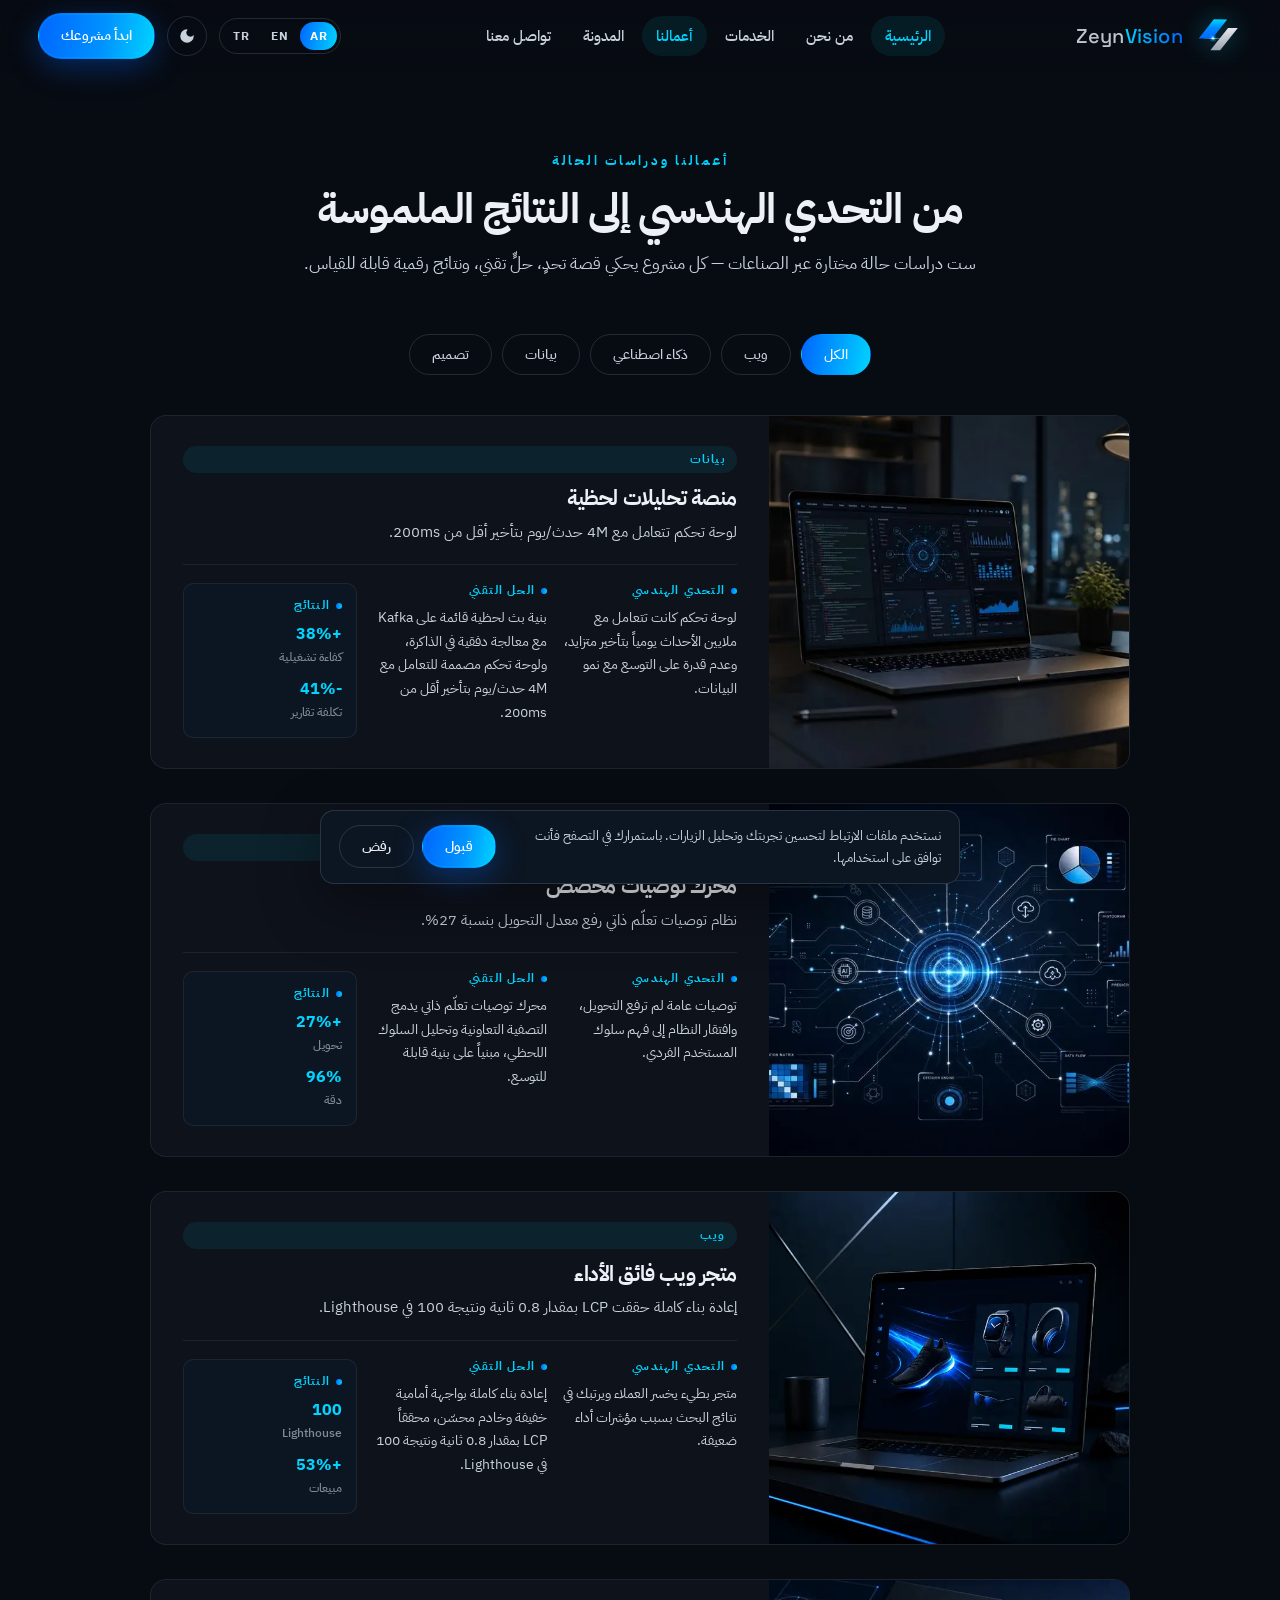
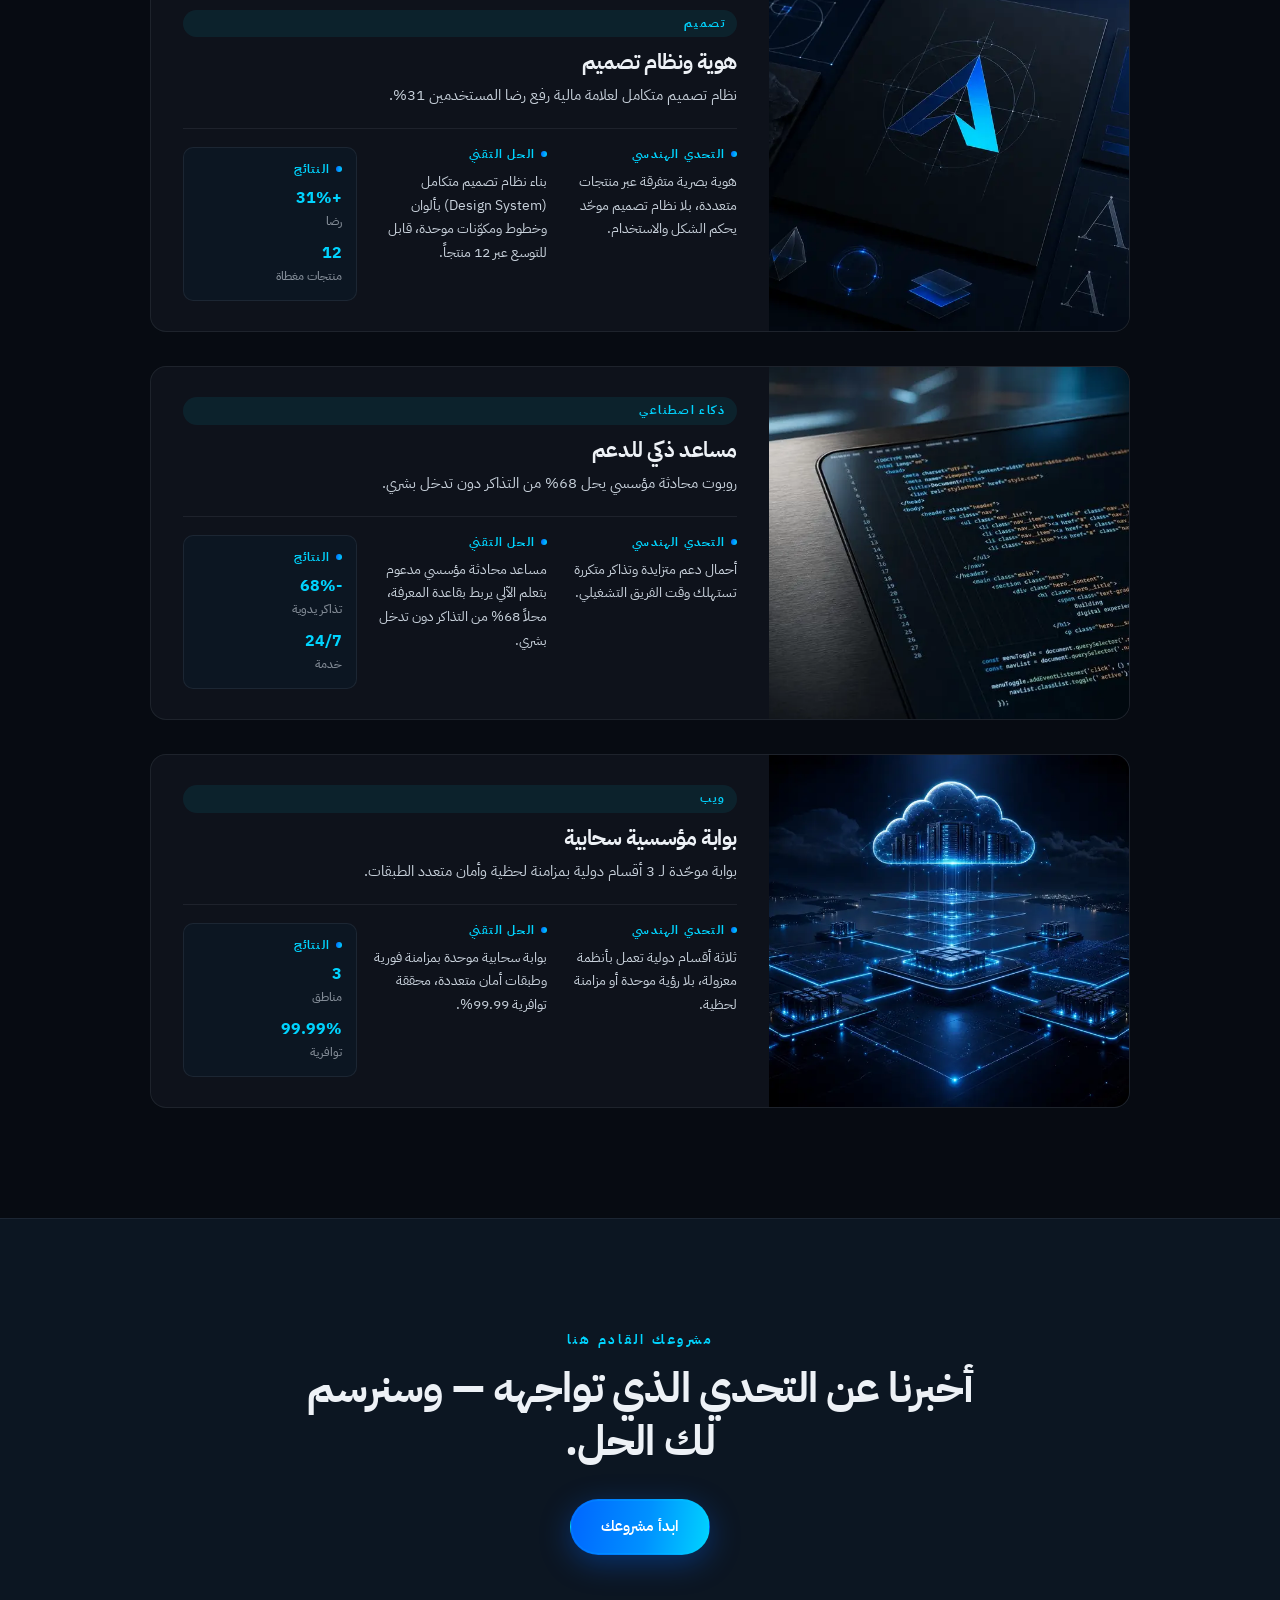
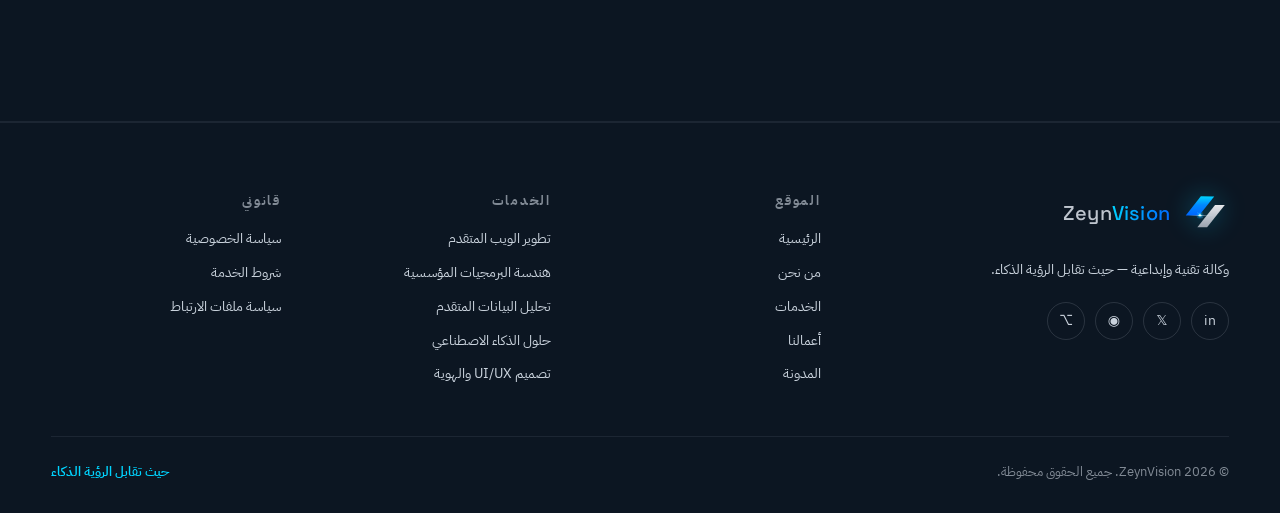
==== commit 49cb2c20: "Fix absolute asset paths for GitHub Pages (relative paths)" ====
--- a/works.html
+++ b/works.html
@@ -8,11 +8,11 @@
 <meta property="og:title" content="ZeynVision — Where Vision Meets Intelligence">
 <meta property="og:description" content="Elite creative-tech agency. Design, engineering, data & AI.">
 <meta property="og:type" content="website">
-<link rel="icon" type="image/svg+xml" href="/zeynvision/logo.svg">
+<link rel="icon" type="image/svg+xml" href="logo.svg">
 <link rel="preconnect" href="https://fonts.googleapis.com">
 <link rel="preconnect" href="https://fonts.gstatic.com" crossorigin>
 <link href="https://fonts.googleapis.com/css2?family=Inter:wght@300;400;500;600;700;800&family=IBM+Plex+Sans+Arabic:wght@300;400;500;600;700&family=Space+Grotesk:wght@300;400;500;600;700&display=swap" rel="stylesheet">
-<link rel="stylesheet" href="/zeynvision/css/styles.css?v=3">
+<link rel="stylesheet" href="css/styles.css?v=3">
 </head>
 <body>
 
@@ -23,7 +23,7 @@
 <header class="nav" id="navbar">
   <div class="nav-inner">
     <a href="#home" class="brand" aria-label="ZeynVision">
-      <img src="/zeynvision/logo.svg" class="logo-mark" alt="ZeynVision logo">
+      <img src="logo.svg" class="logo-mark" alt="ZeynVision logo">
       <span class="brand-name"><span class="bn-zeyn">Zeyn</span><span class="brand-accent">Vision</span></span>
     </a>
 
@@ -240,7 +240,7 @@
     <div class="footer-grid">
       <div class="f-brand">
         <a href="#home" class="brand">
-          <img src="/zeynvision/logo.svg" class="logo-mark" alt="ZeynVision logo">
+          <img src="logo.svg" class="logo-mark" alt="ZeynVision logo">
           <span class="brand-name"><span class="bn-zeyn">Zeyn</span><span class="brand-accent">Vision</span></span>
         </a>
         <p data-i18n="footer.tag">وكالة تقنية وإبداعية — حيث تقابل الرؤية الذكاء.</p>
@@ -1081,7 +1081,7 @@
   </div>
 </div>
 
-<script src="js/i18n.js?v=1" defer></script>
+<script src="js/i18n.js?v=2" defer></script>
 <script src="js/works.js?v=1" defer></script>
 </body>
 </html>
--- a/css/styles.css
+++ b/css/styles.css
@@ -0,0 +1,1308 @@
+/* ==========================================================================
+   ZeynVision — Design System
+   Where Vision Meets Intelligence
+   ========================================================================== */
+
+/* ---------- Design Tokens ---------- */
+:root {
+  --deep-blue: #0A1E3F;
+  --electric-blue: #0066FF;
+  --cyan: #00D4FF;
+  --silver: #BFC5CE;
+  --light-silver: #E6E8EB;
+  --charcoal: #05070D;
+  --pure-white: #FFFFFF;
+
+  --bg: #070B12;
+  --bg-soft: #0C1622;
+  --bg-card: rgba(32, 40, 50, 0.28);
+  --bg-card-hover: rgba(32, 40, 50, 0.42);
+  --border: rgba(138, 147, 160, 0.13);
+  --border-strong: rgba(138, 147, 160, 0.24);
+  --text: #EDF1F6;
+  --text-dim: #C9D2DC;
+  --text-faint: rgba(201, 210, 220, 0.62);
+  --nav-bg: rgba(7, 11, 18, 0.75);
+  --glow: rgba(0, 229, 255, 0.14);
+  --glow-blue: rgba(0, 102, 255, 0.22);
+  --gold: #0066FF;
+  --champagne: #00D4FF;
+  --shadow: 0 20px 60px rgba(0, 0, 0, 0.45);
+  --radius: 16px;
+  --radius-sm: 10px;
+  --font-sans: "Inter", "IBM Plex Sans Arabic", system-ui, -apple-system, "Segoe UI", sans-serif;
+  --font-ar: "IBM Plex Sans Arabic", "Inter", system-ui, sans-serif;
+  --font-mono: "Space Grotesk", "JetBrains Mono", ui-monospace, monospace;
+  --ease: cubic-bezier(0.22, 1, 0.36, 1);
+}
+
+html[data-theme="light"] {
+  --bg: #F4F6F9;
+  --bg-soft: #FFFFFF;
+  --bg-card: rgba(10, 30, 63, 0.03);
+  --bg-card-hover: rgba(10, 30, 63, 0.055);
+  --border: rgba(10, 30, 63, 0.1);
+  --border-strong: rgba(10, 30, 63, 0.18);
+  --text: #0A1E3F;
+  --text-dim: #3D4C63;
+  --text-faint: rgba(61, 76, 99, 0.55);
+  --nav-bg: rgba(244, 246, 249, 0.8);
+  --glow: rgba(0, 102, 255, 0.1);
+  --glow-blue: rgba(0, 102, 255, 0.14);
+  --shadow: 0 20px 60px rgba(10, 30, 63, 0.12);
+}
+
+/* ---------- Base ---------- */
+*, *::before, *::after { box-sizing: border-box; margin: 0; padding: 0; }
+
+html {
+  scroll-behavior: smooth;
+  scroll-padding-top: 84px;
+}
+
+html[lang="ar"] body { font-family: var(--font-ar); }
+html[lang="en"] body, html[lang="tr"] body { font-family: var(--font-sans); }
+
+body {
+  background: var(--bg);
+  color: var(--text);
+  font-family: var(--font-sans);
+  font-size: 16px;
+  line-height: 1.7;
+  overflow-x: hidden;
+  transition: background 0.4s var(--ease), color 0.4s var(--ease);
+  -webkit-font-smoothing: antialiased;
+}
+
+::selection { background: rgba(0, 102, 255, 0.35); color: var(--pure-white); }
+
+a { color: inherit; text-decoration: none; }
+img, svg { display: block; max-width: 100%; }
+button { font-family: inherit; cursor: pointer; }
+input, select, textarea { font-family: inherit; color: inherit; }
+
+h1, h2, h3, h4 { line-height: 1.25; font-weight: 700; letter-spacing: -0.02em; }
+
+/* ---------- Background Canvas ---------- */
+#bg-canvas {
+  position: fixed;
+  inset: 0;
+  width: 100%;
+  height: 100%;
+  z-index: -1;
+  pointer-events: none;
+  opacity: 0.8;
+}
+
+/* ---------- Utility ---------- */
+.container { width: min(1180px, 92%); margin-inline: auto; }
+
+.grad-text {
+  background: linear-gradient(100deg, #0066FF 0%, #00D4FF 100%);
+  -webkit-background-clip: text;
+  background-clip: text;
+  color: transparent;
+}
+
+.btn {
+  display: inline-flex;
+  align-items: center;
+  justify-content: center;
+  gap: 8px;
+  padding: 14px 30px;
+  border-radius: 999px;
+  font-weight: 600;
+  font-size: 15px;
+  border: 1px solid transparent;
+  transition: transform 0.25s var(--ease), box-shadow 0.25s var(--ease), background 0.25s var(--ease), border-color 0.25s var(--ease);
+  white-space: nowrap;
+}
+.btn:active { transform: scale(0.97); }
+
+.btn-primary {
+  background: linear-gradient(100deg, #0066FF, #0091FF 55%, #00D4FF);
+  color: #fff;
+  box-shadow: 0 8px 30px rgba(0, 102, 255, 0.35), 0 0 0 1px rgba(0, 229, 255, 0.15) inset;
+}
+.btn-primary:hover {
+  transform: translateY(-2px);
+  box-shadow: 0 14px 40px rgba(0, 102, 255, 0.5), 0 0 0 1px rgba(0, 229, 255, 0.3) inset;
+}
+
+.btn-ghost {
+  background: transparent;
+  color: var(--text);
+  border-color: var(--border-strong);
+}
+.btn-ghost:hover { border-color: var(--cyan); color: var(--cyan); transform: translateY(-2px); }
+
+.btn-sm { padding: 10px 22px; font-size: 14px; }
+.btn-block { width: 100%; }
+
+/* ---------- Navigation ---------- */
+.nav {
+  position: fixed;
+  top: 0; left: 0; right: 0;
+  z-index: 100;
+  transition: background 0.35s var(--ease), box-shadow 0.35s var(--ease), border-color 0.35s var(--ease);
+  border-bottom: 1px solid transparent;
+  backdrop-filter: blur(14px);
+  -webkit-backdrop-filter: blur(14px);
+}
+.nav.scrolled {
+  background: var(--nav-bg);
+  border-color: var(--border);
+  box-shadow: 0 10px 40px rgba(0, 0, 0, 0.25);
+}
+.nav-inner {
+  width: min(1240px, 94%);
+  margin-inline: auto;
+  height: 72px;
+  display: flex;
+  align-items: center;
+  justify-content: space-between;
+  gap: 20px;
+}
+
+.brand { display: inline-flex; align-items: center; gap: 10px; }
+.logo-mark {
+  height: 40px;
+  width: auto;
+  filter: drop-shadow(0 0 12px rgba(0, 212, 255, 0.35));
+}
+.brand-name {
+  font-weight: 500;
+  font-size: 20px;
+  letter-spacing: 0.01em;
+  font-family: var(--font-mono);
+}
+.bn-zeyn { color: var(--silver); }
+.brand-accent {
+  background: linear-gradient(100deg, #00D4FF, #0066FF);
+  -webkit-background-clip: text;
+  background-clip: text;
+  color: transparent;
+}
+
+.nav-links { display: flex; gap: 4px; align-items: center; }
+.nav-link {
+  padding: 8px 14px;
+  border-radius: 999px;
+  font-size: 14.5px;
+  font-weight: 500;
+  color: var(--text-dim);
+  transition: color 0.2s, background 0.2s;
+}
+.nav-link:hover { color: var(--text); }
+.nav-link.active { color: var(--cyan); background: rgba(0, 229, 255, 0.08); }
+
+.nav-actions { display: flex; align-items: center; gap: 12px; }
+
+.lang-switch {
+  display: flex;
+  border: 1px solid var(--border-strong);
+  border-radius: 999px;
+  padding: 3px;
+  gap: 2px;
+}
+.lang-btn {
+  border: none;
+  background: transparent;
+  color: var(--text-dim);
+  font-size: 12px;
+  font-weight: 700;
+  padding: 5px 10px;
+  border-radius: 999px;
+  letter-spacing: 0.04em;
+  transition: all 0.2s;
+}
+.lang-btn:hover { color: var(--text); }
+.lang-btn.active { background: linear-gradient(100deg, #0066FF, #00D4FF); color: #fff; }
+
+.theme-toggle {
+  width: 40px; height: 40px;
+  border-radius: 50%;
+  border: 1px solid var(--border-strong);
+  background: transparent;
+  color: var(--text-dim);
+  display: grid;
+  place-items: center;
+  transition: all 0.25s;
+}
+.theme-toggle:hover { color: var(--cyan); border-color: var(--cyan); }
+.icon-sun { display: none; }
+html[data-theme="light"] .icon-sun { display: block; }
+html[data-theme="light"] .icon-moon { display: none; }
+
+.menu-toggle { display: none; flex-direction: column; gap: 5px; background: none; border: none; padding: 8px; }
+.menu-toggle span { width: 22px; height: 2px; background: var(--text); border-radius: 2px; transition: 0.3s; }
+
+/* ---------- Hero ---------- */
+.hero {
+  min-height: 100svh;
+  display: flex;
+  align-items: center;
+  justify-content: center;
+  position: relative;
+  padding: 130px 20px 110px;
+  text-align: center;
+  /* cinematic light-beam backdrop + readability overlay + dual-temperature lighting */
+  background:
+    linear-gradient(rgba(7, 11, 18, 0.72), rgba(7, 11, 18, 0.88)),
+    radial-gradient(900px circle at 85% 12%, rgba(0, 102, 255, 0.12), transparent 55%),
+    radial-gradient(800px circle at 10% 85%, rgba(0, 229, 255, 0.09), transparent 55%),
+    radial-gradient(1000px circle at 50% 50%, rgba(0, 102, 255, 0.06), transparent 60%),
+    url("img/hero-bg.webp") center / cover no-repeat;
+}
+html[data-theme="light"] .hero {
+  background:
+    linear-gradient(rgba(244, 246, 249, 0.8), rgba(244, 246, 249, 0.92)),
+    radial-gradient(900px circle at 85% 12%, rgba(0, 102, 255, 0.10), transparent 55%),
+    radial-gradient(800px circle at 10% 85%, rgba(0, 229, 255, 0.08), transparent 55%),
+    radial-gradient(1000px circle at 50% 50%, rgba(0, 102, 255, 0.05), transparent 60%),
+    url("img/hero-bg.webp") center / cover no-repeat;
+}
+@media (max-height: 860px) {
+  .hero { min-height: auto; padding: 48px 20px 26px; }
+  .hero-glow { margin-bottom: 4px; }
+  .hero-logo-img { width: min(150px, 40vw); }
+  .hero-lockup { margin-bottom: 10px; }
+  .hl-word { font-size: 16px; margin-bottom: 3px; }
+  .hl-tag { font-size: 8.5px; letter-spacing: 0.2em; }
+  .hero-tag { margin-bottom: 8px; padding: 5px 12px; font-size: 10.5px; }
+  .hero-title { font-size: clamp(20px, 3.8vw, 31px); margin-bottom: 8px; }
+  .hero-sub { font-size: 13px; margin-bottom: 10px; }
+  .hero-cta { margin-bottom: 0; }
+  .hero-cta .btn { padding: 8px 16px; font-size: 12.5px; }
+  .hero-meta { display: none; }
+  .scroll-hint { display: none; }
+  .cookie-banner { padding: 10px 14px; gap: 10px; }
+  .cookie-banner p { font-size: 12px; }
+  .cookie-banner .btn-sm { padding: 7px 14px; font-size: 12px; }
+}
+.hero-inner { width: min(860px, 100%); }
+
+.hero-glow {
+  margin: 0 auto 18px;
+  filter: drop-shadow(0 0 34px rgba(0, 212, 255, 0.45));
+  transition: transform 0.2s ease-out;
+  will-change: transform;
+}
+.hero-logo-img {
+  width: min(210px, 60vw);
+  height: auto;
+  display: block;
+  margin: 0 auto;
+}
+
+.hero-lockup { margin-bottom: 26px; }
+.hl-word {
+  display: block;
+  font-family: var(--font-mono);
+  font-size: clamp(20px, 2.6vw, 26px);
+  font-weight: 500;
+  letter-spacing: 0.04em;
+  margin-bottom: 8px;
+}
+.hl-tag {
+  display: inline-flex;
+  align-items: center;
+  gap: 10px;
+  font-family: var(--font-mono);
+  font-size: 11px;
+  font-weight: 600;
+  letter-spacing: 0.32em;
+  text-transform: uppercase;
+  color: var(--text-dim);
+}
+.hl-tag i {
+  font-style: normal;
+  color: #00D4FF;
+  font-size: 7px;
+  text-shadow: 0 0 6px rgba(0, 212, 255, 0.8);
+}
+
+.hero-tag {
+  display: inline-block;
+  font-size: 13px;
+  font-weight: 600;
+  letter-spacing: 0.18em;
+  text-transform: uppercase;
+  color: #00D4FF;
+  border: 1px solid rgba(0, 212, 255, 0.3);
+  background: rgba(0, 212, 255, 0.06);
+  padding: 8px 20px;
+  border-radius: 999px;
+  margin-bottom: 24px;
+}
+
+.hero-title {
+  font-size: clamp(34px, 5.6vw, 62px);
+  font-weight: 800;
+  line-height: 1.12;
+  margin-bottom: 22px;
+}
+.hero-title span { display: block; }
+
+.hero-sub {
+  font-size: clamp(16px, 1.6vw, 19px);
+  color: var(--text-dim);
+  max-width: 640px;
+  margin: 0 auto 36px;
+}
+
+.hero-cta { display: flex; gap: 14px; justify-content: center; flex-wrap: wrap; margin-bottom: 34px; }
+
+.hero-meta { display: flex; gap: 22px; justify-content: center; flex-wrap: wrap; }
+.meta-chip {
+  display: inline-flex; align-items: center; gap: 8px;
+  font-size: 13.5px; color: var(--text-faint);
+}
+.dot { width: 8px; height: 8px; border-radius: 50%; display: inline-block; }
+.dot-cyan { background: #00D4FF; box-shadow: 0 0 10px #00D4FF; animation: pulse 2.2s infinite; }
+.dot-blue { background: #0066FF; box-shadow: 0 0 10px #0066FF; }
+.dot-green { background: #22c55e; box-shadow: 0 0 10px #22c55e; }
+@keyframes pulse { 0%, 100% { opacity: 1; } 50% { opacity: 0.35; } }
+
+.scroll-hint {
+  position: absolute;
+  bottom: 30px;
+  left: 50%;
+  transform: translateX(-50%);
+  width: 26px; height: 42px;
+  border: 2px solid var(--border-strong);
+  border-radius: 14px;
+  display: grid;
+  place-items: start center;
+  padding-top: 7px;
+}
+.scroll-hint span {
+  width: 4px; height: 8px;
+  background: var(--cyan);
+  border-radius: 3px;
+  animation: scroll 1.8s infinite;
+}
+@keyframes scroll { 0% { opacity: 0; transform: translateY(0); } 40% { opacity: 1; } 100% { opacity: 0; transform: translateY(14px); } }
+
+/* ---------- Sections ---------- */
+.section { padding: 110px 0; position: relative; }
+.section-alt { background: var(--bg-soft); border-block: 1px solid var(--border); }
+
+.sec-head { text-align: center; max-width: 700px; margin: 0 auto 56px; }
+.sec-kicker {
+  font-size: 12.5px; font-weight: 700;
+  letter-spacing: 0.22em; text-transform: uppercase;
+  color: var(--cyan);
+  margin-bottom: 12px;
+}
+.sec-title { font-size: clamp(28px, 3.6vw, 42px); margin-bottom: 14px; }
+.sec-sub { color: var(--text-dim); font-size: 16.5px; }
+
+/* ---------- Pillars ---------- */
+.pillars-grid { display: grid; grid-template-columns: repeat(4, 1fr); gap: 22px; }
+.pillar-card {
+  background: var(--bg-card);
+  border: 1px solid var(--border);
+  border-radius: var(--radius);
+  padding: 34px 26px;
+  transition: transform 0.35s var(--ease), border-color 0.35s, box-shadow 0.35s, background 0.35s;
+  position: relative;
+  overflow: hidden;
+}
+.pillar-card::before {
+  content: "";
+  position: absolute;
+  inset: 0;
+  background: radial-gradient(420px circle at 50% 0%, var(--glow), transparent 60%);
+  opacity: 0;
+  transition: opacity 0.4s;
+  pointer-events: none;
+}
+.pillar-card:hover { transform: translateY(-8px); border-color: var(--border-strong); box-shadow: var(--shadow); background: var(--bg-card-hover); }
+.pillar-card:hover::before { opacity: 1; }
+.pillar-card h3 { margin-bottom: 10px; font-size: 19px; }
+.pillar-card p { color: var(--text-dim); font-size: 14.5px; }
+
+.pillar-ico {
+  width: 54px; height: 54px;
+  border-radius: 14px;
+  display: grid; place-items: center;
+  font-size: 22px; font-weight: 700;
+  margin-bottom: 20px;
+  background: rgba(0, 102, 255, 0.16);
+  color: #4dc3ff;
+  border: 1px solid rgba(0, 229, 255, 0.28);
+  box-shadow: 0 0 18px rgba(0, 229, 255, 0.12);
+}
+.ico-data { background: rgba(0, 229, 255, 0.08); color: #00D4FF; }
+.ico-code { background: rgba(191, 197, 206, 0.08); color: var(--silver); }
+.ico-design { background: rgba(0, 102, 255, 0.12); color: #4d94ff; }
+
+/* ---------- Live widget ---------- */
+.live-grid { display: grid; grid-template-columns: 1.1fr 1fr; gap: 26px; align-items: stretch; }
+
+.terminal {
+  background: #070B14;
+  border: 1px solid var(--border-strong);
+  border-radius: var(--radius);
+  overflow: hidden;
+  box-shadow: var(--shadow);
+}
+html[data-theme="light"] .terminal { background: #0A1E3F; }
+.terminal-bar {
+  display: flex; align-items: center; gap: 8px;
+  padding: 12px 16px;
+  border-bottom: 1px solid rgba(255, 255, 255, 0.07);
+  background: rgba(255, 255, 255, 0.03);
+}
+.t-dot { width: 11px; height: 11px; border-radius: 50%; }
+.t-dot.r { background: #ff5f57; } .t-dot.y { background: #febc2e; } .t-dot.g { background: #28c840; }
+.t-title { margin-inline-start: 8px; font-family: var(--font-mono); font-size: 12.5px; color: var(--silver); }
+
+.terminal-body {
+  padding: 22px 22px 26px;
+  font-family: var(--font-mono);
+  font-size: 13.5px;
+  line-height: 1.85;
+  color: #D6E2F0;
+  min-height: 300px;
+  white-space: pre-wrap;
+  word-break: break-word;
+}
+.tk-kw { color: #00D4FF; }      /* keyword */
+.tk-fn { color: #4d94ff; }      /* function */
+.tk-str { color: #7ee787; }     /* string */
+.tk-num { color: #febc2e; }     /* number */
+.tk-cm { color: rgba(191, 197, 206, 0.45); } /* comment */
+.tk-pn { color: #BFC5CE; }      /* plain */
+.cursor {
+  display: inline-block;
+  width: 8px; height: 15px;
+  background: #00D4FF;
+  vertical-align: -2px;
+  animation: blink 1s steps(1) infinite;
+}
+@keyframes blink { 50% { opacity: 0; } }
+
+.chart-card {
+  background: var(--bg-card);
+  border: 1px solid var(--border);
+  border-radius: var(--radius);
+  padding: 26px;
+  display: flex;
+  flex-direction: column;
+}
+.chart-head {
+  display: flex; justify-content: space-between; align-items: center;
+  margin-bottom: 22px; font-size: 14.5px; font-weight: 600;
+}
+.live-badge { display: inline-flex; align-items: center; gap: 7px; font-size: 12.5px; color: var(--text-dim); font-weight: 500; }
+
+.chart {
+  flex: 1;
+  display: flex;
+  align-items: flex-end;
+  gap: 10px;
+  padding-block: 8px;
+  min-height: 220px;
+  border-bottom: 1px solid var(--border-strong);
+}
+.bar {
+  flex: 1;
+  height: var(--h);
+  border-radius: 6px 6px 3px 3px;
+  background: linear-gradient(180deg, #00D4FF, #0066FF);
+  opacity: 0.85;
+  transform: scaleY(0);
+  transform-origin: bottom;
+  transition: transform 1.1s var(--ease);
+  position: relative;
+  min-height: 12px;
+}
+.bar.animated { transform: scaleY(1); }
+.bar:nth-child(even) { background: linear-gradient(180deg, #4d94ff, #0A1E3F); }
+.bar:last-child { background: linear-gradient(180deg, #00D4FF, #0066FF); }
+.bar span {
+  position: absolute;
+  bottom: -22px; left: 0; right: 0;
+  text-align: center;
+  font-size: 10px;
+  color: var(--text-faint);
+  font-family: var(--font-mono);
+}
+.chart-foot {
+  display: flex; justify-content: space-between; align-items: center;
+  padding-top: 26px;
+  font-size: 13px; color: var(--text-dim);
+}
+.chart-trend { color: #22c55e; font-weight: 700; }
+
+/* ---------- Tech stack ---------- */
+.stack-band { padding: 46px 0; border-bottom: 1px solid var(--border); }
+.stack-label {
+  text-align: center;
+  font-size: 12px; font-weight: 600;
+  letter-spacing: 0.2em; text-transform: uppercase;
+  color: var(--text-faint);
+  margin-bottom: 24px;
+}
+.stack-row {
+  display: flex; flex-wrap: wrap;
+  justify-content: center; gap: 12px;
+}
+.stack-item {
+  font-family: var(--font-mono);
+  font-size: 13.5px;
+  font-weight: 500;
+  color: var(--text-dim);
+  border: 1px solid var(--border);
+  background: var(--bg-card);
+  padding: 9px 18px;
+  border-radius: 999px;
+  transition: all 0.25s;
+}
+.stack-item:hover { color: var(--cyan); border-color: rgba(0, 229, 255, 0.4); transform: translateY(-3px); box-shadow: 0 8px 20px rgba(0, 229, 255, 0.1); }
+
+/* ---------- Estimator ---------- */
+.estimator {
+  display: grid;
+  grid-template-columns: 1.2fr 1fr;
+  gap: 30px;
+  background: var(--bg-card);
+  border: 1px solid var(--border);
+  border-radius: var(--radius);
+  padding: 38px;
+  box-shadow: var(--shadow);
+  align-items: center;
+}
+.est-label {
+  display: block;
+  font-size: 13px; font-weight: 600;
+  color: var(--text-dim);
+  margin-bottom: 8px;
+}
+.est-select {
+  width: 100%;
+  background: var(--bg-soft);
+  border: 1px solid var(--border-strong);
+  border-radius: var(--radius-sm);
+  padding: 14px 16px;
+  font-size: 15px;
+  margin-bottom: 22px;
+  appearance: none;
+  background-image: linear-gradient(45deg, transparent 50%, var(--text-dim) 50%), linear-gradient(135deg, var(--text-dim) 50%, transparent 50%);
+  background-position: calc(100% - 20px) 55%, calc(100% - 15px) 55%;
+  background-size: 5px 5px, 5px 5px;
+  background-repeat: no-repeat;
+  transition: border-color 0.25s;
+  cursor: pointer;
+}
+html[dir="ltr"] .est-select {
+  background-position: calc(100% - 20px) 55%, calc(100% - 15px) 55%;
+}
+html[dir="rtl"] .est-select {
+  background-position: 20px 55%, 15px 55%;
+}
+.est-select:focus { outline: none; border-color: var(--cyan); }
+.est-select option { background: var(--bg-soft); color: var(--text); }
+
+.est-result {
+  text-align: center;
+  border: 1px dashed rgba(0, 229, 255, 0.35);
+  background: rgba(0, 229, 255, 0.04);
+  border-radius: var(--radius);
+  padding: 36px 26px;
+}
+.est-range {
+  font-size: clamp(26px, 3.4vw, 38px);
+  font-weight: 800;
+  background: linear-gradient(100deg, #0066FF, #00D4FF);
+  -webkit-background-clip: text;
+  background-clip: text;
+  color: transparent;
+  margin-bottom: 8px;
+}
+.est-note { color: var(--text-dim); font-size: 13.5px; margin-bottom: 22px; }
+
+/* ---------- Work / Portfolio ---------- */
+.filters { display: flex; gap: 10px; justify-content: center; flex-wrap: wrap; margin-bottom: 40px; }
+.filter-btn {
+  border: 1px solid var(--border-strong);
+  background: transparent;
+  color: var(--text-dim);
+  padding: 9px 22px;
+  border-radius: 999px;
+  font-size: 14px;
+  font-weight: 500;
+  transition: all 0.25s;
+}
+.filter-btn:hover { color: var(--cyan); border-color: var(--cyan); }
+.filter-btn.active { background: linear-gradient(100deg, #0066FF, #00D4FF); color: #fff; border-color: transparent; }
+
+.work-grid { display: grid; grid-template-columns: repeat(3, 1fr); gap: 24px; }
+.work-card {
+  background: var(--bg-card);
+  border: 1px solid var(--border);
+  border-radius: var(--radius);
+  overflow: hidden;
+  transition: transform 0.35s var(--ease), border-color 0.35s, box-shadow 0.35s;
+}
+.work-card:hover { transform: translateY(-8px); border-color: var(--border-strong); box-shadow: var(--shadow); }
+.work-card.hidden { display: none; }
+
+.work-visual {
+  height: 150px;
+  display: grid;
+  place-items: center;
+  font-size: 44px;
+  color: var(--cyan);
+  background:
+    radial-gradient(300px circle at 50% 120%, var(--glow), transparent 65%),
+    linear-gradient(160deg, rgba(0, 102, 255, 0.08), rgba(0, 212, 255, 0.04));
+  border-bottom: 1px solid var(--border);
+  overflow: hidden;
+  position: relative;
+}
+.work-visual img {
+  width: 100%;
+  height: 100%;
+  object-fit: cover;
+  transition: transform 0.6s var(--ease);
+}
+.work-card:hover .work-visual img { transform: scale(1.05); }
+.v-ai { color: #00D4FF; background: radial-gradient(300px circle at 50% 120%, rgba(0,229,255,0.18), transparent 65%), linear-gradient(160deg, rgba(0,229,255,0.08), rgba(0,102,255,0.04)); }
+.v-data { color: #4d94ff; }
+.v-design { color: #7ee787; background: radial-gradient(300px circle at 50% 120%, rgba(126,231,135,0.14), transparent 65%), linear-gradient(160deg, rgba(126,231,135,0.06), rgba(0,102,255,0.04)); }
+.v-web { color: var(--silver); }
+
+.work-body { padding: 24px; }
+.work-cat {
+  display: inline-block;
+  font-size: 11.5px; font-weight: 700;
+  letter-spacing: 0.12em; text-transform: uppercase;
+  color: var(--cyan);
+  background: rgba(0, 229, 255, 0.08);
+  border-radius: 999px;
+  padding: 4px 12px;
+  margin-bottom: 12px;
+}
+.work-body h3 { font-size: 18px; margin-bottom: 8px; }
+.work-body p { color: var(--text-dim); font-size: 14px; margin-bottom: 16px; }
+.work-metrics { display: flex; gap: 18px; border-top: 1px solid var(--border); padding-top: 14px; }
+.work-metrics span { font-size: 15px; font-weight: 700; color: var(--cyan); display: flex; flex-direction: column; }
+.work-metrics em { font-style: normal; font-size: 11.5px; font-weight: 500; color: var(--text-faint); }
+
+/* ---------- About ---------- */
+.about-grid { display: grid; grid-template-columns: 1.3fr 1fr; gap: 60px; align-items: center; }
+.about-copy .sec-title { margin-bottom: 18px; }
+.about-copy p { color: var(--text-dim); margin-bottom: 14px; }
+
+.values { margin-top: 26px; display: grid; gap: 14px; }
+.value-item {
+  display: flex; gap: 16px;
+  background: var(--bg-card);
+  border: 1px solid var(--border);
+  border-radius: var(--radius-sm);
+  padding: 16px 20px;
+  transition: border-color 0.25s, transform 0.25s;
+}
+.value-item:hover { border-color: rgba(0, 229, 255, 0.35); transform: translateX(4px); }
+html[dir="ltr"] .value-item:hover { transform: translateX(-4px); }
+.v-num {
+  font-family: var(--font-mono);
+  font-size: 13px; font-weight: 700;
+  color: var(--cyan);
+  background: rgba(0, 229, 255, 0.08);
+  width: 38px; height: 38px;
+  border-radius: 10px;
+  display: grid; place-items: center;
+  flex-shrink: 0;
+}
+.value-item h4 { font-size: 16px; margin-bottom: 3px; }
+.value-item p { font-size: 13.5px; color: var(--text-faint); margin: 0; }
+
+.stats {
+  display: grid;
+  grid-template-columns: 1fr 1fr;
+  gap: 18px;
+}
+.stat {
+  background: var(--bg-card);
+  border: 1px solid var(--border);
+  border-radius: var(--radius);
+  padding: 30px 22px;
+  text-align: center;
+  transition: transform 0.3s var(--ease), border-color 0.3s;
+}
+.stat:hover { transform: translateY(-5px); border-color: rgba(0, 229, 255, 0.35); }
+.stat-num {
+  display: block;
+  font-size: clamp(30px, 3.4vw, 42px);
+  font-weight: 800;
+  background: linear-gradient(100deg, #0066FF, #00D4FF);
+  -webkit-background-clip: text;
+  background-clip: text;
+  color: transparent;
+  margin-bottom: 6px;
+}
+.stat-label { font-size: 13.5px; color: var(--text-dim); }
+
+/* ---------- Services ---------- */
+.services-grid { display: grid; grid-template-columns: repeat(3, 1fr); gap: 24px; }
+.service-card {
+  background: var(--bg-card);
+  border: 1px solid var(--border);
+  border-radius: var(--radius);
+  padding: 32px 28px;
+  transition: transform 0.35s var(--ease), border-color 0.35s, box-shadow 0.35s, background 0.35s;
+  display: flex;
+  flex-direction: column;
+}
+.service-card:hover { transform: translateY(-8px); border-color: var(--border-strong); box-shadow: var(--shadow); background: var(--bg-card-hover); }
+.svc-ico {
+  font-size: 24px; font-weight: 700;
+  color: var(--cyan);
+  width: 52px; height: 52px;
+  display: grid; place-items: center;
+  background: rgba(0, 229, 255, 0.08);
+  border: 1px solid rgba(0, 229, 255, 0.2);
+  border-radius: 14px;
+  margin-bottom: 20px;
+}
+.service-card h3 { font-size: 18.5px; margin-bottom: 10px; }
+.service-card > p { color: var(--text-dim); font-size: 14.5px; margin-bottom: 18px; }
+.svc-list { list-style: none; display: grid; gap: 8px; margin-top: auto; }
+.svc-list li {
+  position: relative;
+  padding-inline-start: 20px;
+  font-size: 13.5px;
+  color: var(--text-dim);
+}
+.svc-list li::before {
+  content: "";
+  position: absolute;
+  inset-inline-start: 0;
+  top: 9px;
+  width: 8px; height: 8px;
+  border-radius: 50%;
+  background: linear-gradient(100deg, #0066FF, #00D4FF);
+}
+.service-card-cta {
+  background:
+    radial-gradient(360px circle at 50% 0%, rgba(0, 102, 255, 0.14), transparent 65%),
+    var(--bg-card);
+  border-color: rgba(0, 102, 255, 0.35);
+  justify-content: center;
+  align-items: flex-start;
+}
+.service-card-cta:hover { border-color: rgba(0, 212, 255, 0.5); box-shadow: 0 20px 60px rgba(0, 102, 255, 0.12); }
+.service-card-cta .svc-ico {
+  color: var(--champagne);
+  background: rgba(0, 102, 255, 0.12);
+  border-color: rgba(0, 102, 255, 0.3);
+}
+.service-card-cta .btn { margin-top: 14px; }
+
+/* ---------- Insights ---------- */
+.insights-grid { display: grid; grid-template-columns: repeat(3, 1fr); gap: 24px; }
+.insight-card { background: var(--bg-card);
+  border: 1px solid var(--border);
+  border-radius: var(--radius);
+  padding: 28px;
+  transition: transform 0.3s var(--ease), border-color 0.3s, box-shadow 0.3s;
+  display: flex;
+  flex-direction: column;
+  position: relative;
+  overflow: hidden;
+}
+.ins-cover {
+  width: calc(100% + 56px);
+  margin: -28px -28px 18px;
+  height: 130px;
+  object-fit: cover;
+  display: block;
+  border-bottom: 1px solid var(--border);
+  transition: transform 0.6s var(--ease);
+}
+.insight-card:hover .ins-cover { transform: scale(1.04); }
+.insight-card.clickable { cursor: pointer; }
+.insight-card.clickable:hover { border-color: rgba(0, 212, 255, 0.4); }
+.ins-read {
+  margin-top: auto;
+  padding-top: 10px;
+  font-size: 13px;
+  font-weight: 600;
+  color: var(--cyan);
+  display: inline-flex;
+  align-items: center;
+  gap: 6px;
+  transition: gap 0.25s var(--ease);
+}
+.insight-card.clickable:hover .ins-read { gap: 12px; }
+.ins-read::after { content: "←"; }
+html[dir="ltr"] .ins-read::after { content: "→"; }
+.insight-card:hover { transform: translateY(-6px); border-color: var(--border-strong); box-shadow: var(--shadow); }
+.ins-cat {
+  align-self: flex-start;
+  font-size: 11px; font-weight: 700;
+  letter-spacing: 0.1em; text-transform: uppercase;
+  color: var(--cyan);
+  background: rgba(0, 229, 255, 0.08);
+  border-radius: 999px;
+  padding: 4px 12px;
+  margin-bottom: 14px;
+}
+.insight-card h3 { font-size: 17px; margin-bottom: 10px; line-height: 1.4; }
+.insight-card p { color: var(--text-dim); font-size: 14px; margin-bottom: 18px; }
+.ins-date { margin-top: auto; font-size: 12.5px; color: var(--text-faint); font-family: var(--font-mono); }
+
+/* ---------- Contact ---------- */
+.contact-grid { display: grid; grid-template-columns: 1.4fr 1fr; gap: 40px; align-items: start; }
+.contact-form {
+  background: var(--bg-card);
+  border: 1px solid var(--border);
+  border-radius: var(--radius);
+  padding: 36px;
+  box-shadow: var(--shadow);
+}
+.f-row { display: grid; grid-template-columns: 1fr 1fr; gap: 18px; }
+.f-field { margin-bottom: 18px; }
+.f-field label {
+  display: block;
+  font-size: 13px; font-weight: 600;
+  color: var(--text-dim);
+  margin-bottom: 8px;
+}
+.f-field input, .f-field select, .f-field textarea {
+  width: 100%;
+  background: var(--bg-soft);
+  border: 1px solid var(--border-strong);
+  border-radius: var(--radius-sm);
+  padding: 13px 16px;
+  font-size: 14.5px;
+  transition: border-color 0.25s, box-shadow 0.25s;
+}
+.f-field select { appearance: none; cursor: pointer; }
+.f-field textarea { resize: vertical; min-height: 110px; }
+.f-field input:focus, .f-field select:focus, .f-field textarea:focus {
+  outline: none;
+  border-color: var(--cyan);
+  box-shadow: 0 0 0 3px rgba(0, 229, 255, 0.12);
+}
+.form-ok {
+  margin-top: 14px;
+  color: #22c55e;
+  font-size: 14px;
+  font-weight: 600;
+  background: rgba(34, 197, 94, 0.08);
+  border: 1px solid rgba(34, 197, 94, 0.25);
+  border-radius: var(--radius-sm);
+  padding: 12px 16px;
+}
+
+.contact-info { display: grid; gap: 16px; }
+.ci-item {
+  display: flex; gap: 16px; align-items: flex-start;
+  background: var(--bg-card);
+  border: 1px solid var(--border);
+  border-radius: var(--radius-sm);
+  padding: 18px 20px;
+  transition: border-color 0.25s;
+}
+.ci-item:hover { border-color: rgba(0, 229, 255, 0.35); }
+.ci-ico {
+  width: 42px; height: 42px;
+  flex-shrink: 0;
+  display: grid; place-items: center;
+  font-size: 18px;
+  color: var(--cyan);
+  background: rgba(0, 229, 255, 0.08);
+  border-radius: 12px;
+}
+.ci-item h4 { font-size: 14.5px; margin-bottom: 2px; }
+.ci-item p { font-size: 14px; color: var(--text-dim); }
+
+/* ---------- Footer ---------- */
+.footer {
+  border-top: 1px solid var(--border);
+  background: var(--bg-soft);
+  padding: 70px 0 30px;
+}
+.footer-grid {
+  display: grid;
+  grid-template-columns: 1.6fr 1fr 1fr 1fr;
+  gap: 40px;
+  margin-bottom: 50px;
+}
+.f-brand p { color: var(--text-dim); font-size: 14px; margin: 16px 0 20px; max-width: 280px; }
+.f-col { display: flex; flex-direction: column; gap: 10px; }
+.f-col h4 {
+  font-size: 13px;
+  font-weight: 700;
+  letter-spacing: 0.14em;
+  text-transform: uppercase;
+  color: var(--text-faint);
+  margin-bottom: 8px;
+}
+.f-col a { font-size: 14px; color: var(--text-dim); transition: color 0.2s, transform 0.2s; width: fit-content; }
+.f-col a:hover { color: var(--cyan); transform: translateX(-3px); }
+html[dir="ltr"] .f-col a:hover { transform: translateX(3px); }
+
+.socials { display: flex; gap: 10px; }
+.socials a {
+  width: 38px; height: 38px;
+  border: 1px solid var(--border-strong);
+  border-radius: 50%;
+  display: grid; place-items: center;
+  font-size: 14px;
+  color: var(--text-dim);
+  transition: all 0.25s;
+}
+.socials a:hover { color: #fff; background: linear-gradient(100deg, #0066FF, #00D4FF); border-color: transparent; transform: translateY(-3px); }
+
+.footer-bottom {
+  display: flex; justify-content: space-between; align-items: center; flex-wrap: wrap; gap: 10px;
+  border-top: 1px solid var(--border);
+  padding-top: 24px;
+  font-size: 13px;
+  color: var(--text-faint);
+}
+.footer-tagline { color: var(--champagne); font-weight: 600; }
+
+/* ---------- Modals ---------- */
+.modal {
+  position: fixed;
+  inset: 0;
+  z-index: 200;
+  display: grid;
+  place-items: center;
+  padding: 20px;
+  visibility: hidden;
+  opacity: 0;
+  transition: opacity 0.3s var(--ease), visibility 0.3s;
+}
+.modal.open { visibility: visible; opacity: 1; }
+.modal-backdrop {
+  position: absolute;
+  inset: 0;
+  background: rgba(3, 5, 10, 0.72);
+  backdrop-filter: blur(6px);
+  -webkit-backdrop-filter: blur(6px);
+}
+.modal-card {
+  position: relative;
+  width: min(480px, 100%);
+  background: var(--bg-soft);
+  border: 1px solid var(--border-strong);
+  border-radius: 20px;
+  padding: 36px;
+  box-shadow: 0 40px 100px rgba(0, 0, 0, 0.5);
+  transform: translateY(24px) scale(0.97);
+  transition: transform 0.35s var(--ease);
+  max-height: 90vh;
+  overflow-y: auto;
+}
+.modal.open .modal-card { transform: translateY(0) scale(1); }
+.modal-lg { width: min(640px, 100%); }
+.modal-card h3 { font-size: 22px; margin-bottom: 8px; }
+.modal-sub { color: var(--text-dim); font-size: 14.5px; margin-bottom: 24px; }
+.modal-close {
+  position: absolute;
+  top: 16px; inset-inline-end: 16px;
+  width: 34px; height: 34px;
+  border-radius: 50%;
+  border: 1px solid var(--border-strong);
+  background: transparent;
+  color: var(--text-dim);
+  font-size: 14px;
+  transition: all 0.2s;
+}
+.modal-close:hover { color: #fff; border-color: var(--cyan); background: rgba(0, 229, 255, 0.1); }
+
+.time-slots { display: flex; flex-wrap: wrap; gap: 8px; }
+.slot {
+  border: 1px solid var(--border-strong);
+  background: transparent;
+  color: var(--text-dim);
+  font-size: 13.5px;
+  padding: 9px 16px;
+  border-radius: 999px;
+  transition: all 0.2s;
+}
+.slot:hover { border-color: var(--cyan); color: var(--cyan); }
+.slot.active { background: linear-gradient(100deg, #0066FF, #00D4FF); color: #fff; border-color: transparent; }
+
+/* ---------- Article modal ---------- */
+.article-modal { width: min(760px, 100%); }
+.article-lang[hidden] { display: none; }
+.article-modal .ins-cat { margin-bottom: 14px; }
+.article-modal h3 { font-size: 24px; line-height: 1.45; margin-bottom: 10px; }
+.article-byline {
+  font-size: 13.5px;
+  color: var(--text-faint);
+  padding-bottom: 18px;
+  margin-bottom: 20px;
+  border-bottom: 1px solid var(--border);
+}
+.article-body { font-size: 15px; line-height: 1.9; color: var(--text-dim); }
+.article-body p { margin-bottom: 14px; }
+.article-body .article-lead { font-weight: 700; color: var(--cyan); font-size: 16px; }
+.article-body h4 {
+  font-size: 16.5px;
+  color: var(--text);
+  margin: 26px 0 10px;
+  padding-inline-start: 14px;
+  border-inline-start: 3px solid #00D4FF;
+}
+.article-body ul { list-style: none; margin-bottom: 14px; display: grid; gap: 8px; }
+.article-body li {
+  position: relative;
+  padding-inline-start: 20px;
+}
+.article-body li::before {
+  content: "";
+  position: absolute;
+  inset-inline-start: 0;
+  top: 11px;
+  width: 7px; height: 7px;
+  border-radius: 50%;
+  background: linear-gradient(100deg, #0066FF, #00D4FF);
+}
+.article-body strong { color: var(--text); font-weight: 600; }
+
+/* ---------- Works page — case studies ---------- */
+.works-hero { padding-top: 150px; }
+.cases-list { display: grid; gap: 34px; max-width: 980px; margin: 0 auto; }
+.case-card {
+  background: var(--bg-card);
+  border: 1px solid var(--border);
+  border-radius: var(--radius);
+  overflow: hidden;
+  display: grid;
+  grid-template-columns: 360px 1fr;
+  transition: transform 0.35s var(--ease), border-color 0.35s, box-shadow 0.35s;
+}
+.case-card:hover { transform: translateY(-6px); border-color: var(--border-strong); box-shadow: var(--shadow); }
+.case-card.hidden { display: none; }
+.case-media { overflow: hidden; position: relative; min-height: 260px; }
+.case-media img {
+  position: absolute; inset: 0;
+  width: 100%; height: 100%;
+  object-fit: cover;
+  transition: transform 0.6s var(--ease);
+}
+.case-card:hover .case-media img { transform: scale(1.05); }
+.case-body { padding: 30px 32px; display: flex; flex-direction: column; }
+.case-body h3 { font-size: 21px; margin-bottom: 8px; }
+.case-desc { color: var(--text-dim); font-size: 14.5px; margin-bottom: 20px; }
+.case-csr {
+  display: grid;
+  grid-template-columns: 1fr 1fr 1fr;
+  gap: 16px;
+  margin-top: auto;
+  padding-top: 18px;
+  border-top: 1px solid var(--border);
+}
+.csr-block h4 {
+  font-size: 12px;
+  font-weight: 700;
+  letter-spacing: 0.1em;
+  text-transform: uppercase;
+  color: var(--cyan);
+  margin-bottom: 8px;
+  display: flex;
+  align-items: center;
+  gap: 6px;
+}
+.csr-block h4::before {
+  content: "";
+  width: 6px; height: 6px;
+  border-radius: 50%;
+  background: linear-gradient(100deg, #0066FF, #00D4FF);
+  flex-shrink: 0;
+}
+.csr-block p { font-size: 13.5px; color: var(--text-dim); line-height: 1.75; }
+.csr-results { background: var(--bg-soft); border: 1px solid var(--border); border-radius: var(--radius-sm); padding: 14px; }
+.case-metrics { display: flex; flex-direction: column; gap: 8px; }
+.case-metrics span { font-size: 16px; font-weight: 700; color: var(--cyan); display: flex; flex-direction: column; }
+.case-metrics em { font-style: normal; font-size: 11.5px; font-weight: 500; color: var(--text-faint); }
+#works-cta .sec-head .btn { margin-top: 18px; }
+
+@media (max-width: 900px) {
+  .case-card { grid-template-columns: 1fr; }
+  .case-media { min-height: 200px; }
+  .case-csr { grid-template-columns: 1fr; }
+}
+
+/* ---------- Our published sites ---------- */
+.sites-grid {
+  display: grid;
+  grid-template-columns: 1fr 1fr;
+  gap: 24px;
+  max-width: 860px;
+  margin: 0 auto;
+}
+.site-card {
+  display: flex;
+  flex-direction: column;
+  align-items: center;
+  text-align: center;
+  gap: 10px;
+  background: var(--bg-card);
+  border: 1px solid var(--border);
+  border-radius: var(--radius);
+  padding: 38px 28px;
+  transition: transform 0.35s var(--ease), border-color 0.35s, box-shadow 0.35s, background 0.35s;
+  position: relative;
+  overflow: hidden;
+}
+.site-card::before {
+  content: "";
+  position: absolute;
+  inset: 0;
+  background: radial-gradient(420px circle at 50% 0%, var(--glow), transparent 60%);
+  opacity: 0;
+  transition: opacity 0.4s;
+  pointer-events: none;
+}
+.site-card:hover { transform: translateY(-8px); border-color: var(--border-strong); box-shadow: var(--shadow); background: var(--bg-card-hover); }
+.site-card:hover::before { opacity: 1; }
+.site-logo {
+  width: 74px; height: 74px;
+  border-radius: 20px;
+  display: grid; place-items: center;
+  margin-bottom: 8px;
+}
+.site-logo svg { width: 52px; height: 52px; }
+.site-logo-zeyn {
+  background: linear-gradient(150deg, rgba(0, 102, 255, 0.18), rgba(0, 212, 255, 0.08));
+  border: 1px solid rgba(0, 212, 255, 0.3);
+  box-shadow: 0 0 30px rgba(0, 212, 255, 0.15);
+}
+.site-logo-dialuna {
+  background: linear-gradient(150deg, rgba(197, 30, 30, 0.16), rgba(255, 170, 60, 0.1));
+  border: 1px solid rgba(255, 170, 60, 0.35);
+  font-size: 40px;
+  font-weight: 800;
+  color: #FFC56E;
+  box-shadow: 0 0 30px rgba(255, 170, 60, 0.12);
+}
+.site-card h3 { font-size: 20px; margin-bottom: 2px; }
+.site-card p { color: var(--text-dim); font-size: 14px; margin-bottom: 14px; max-width: 300px; }
+.site-visit {
+  margin-top: auto;
+  font-size: 13.5px;
+  font-weight: 600;
+  color: var(--cyan);
+  display: inline-flex;
+  align-items: center;
+  gap: 6px;
+  transition: gap 0.25s var(--ease);
+}
+.site-visit::after { content: "←"; }
+html[dir="ltr"] .site-visit::after { content: "→"; }
+.site-card:hover .site-visit { gap: 12px; }
+@media (max-width: 720px) {
+  .sites-grid { grid-template-columns: 1fr; }
+}
+
+/* ---------- Legal tabs ---------- */
+.legal-tabs { display: flex; gap: 8px; flex-wrap: wrap; margin-bottom: 20px; }
+.legal-tab {
+  border: 1px solid var(--border-strong);
+  background: transparent;
+  color: var(--text-dim);
+  font-size: 13px;
+  padding: 8px 16px;
+  border-radius: 999px;
+  transition: all 0.2s;
+}
+.legal-tab.active { background: linear-gradient(100deg, #0066FF, #00D4FF); color: #fff; border-color: transparent; }
+.legal-content p { color: var(--text-dim); font-size: 14.5px; margin-bottom: 14px; }
+
+/* ---------- Cookie banner ---------- */
+.cookie-banner {
+  position: fixed;
+  bottom: 16px;
+  inset-inline: 20px;
+  margin-inline: auto;
+  width: min(640px, calc(100% - 32px));
+  z-index: 150;
+  background: var(--bg-soft);
+  border: 1px solid var(--border-strong);
+  border-radius: 14px;
+  padding: 14px 18px;
+  display: flex;
+  align-items: center;
+  justify-content: space-between;
+  gap: 16px;
+  box-shadow: 0 20px 60px rgba(0, 0, 0, 0.4);
+  transform: translateY(140%);
+  transition: transform 0.5s var(--ease);
+}
+.cookie-banner.show { transform: translateY(0); }
+.cookie-banner p { font-size: 13px; color: var(--text-dim); margin: 0; }
+.cookie-actions { display: flex; gap: 8px; flex-shrink: 0; }
+
+/* ---------- Reveal animation ---------- */
+.reveal {
+  opacity: 0;
+  transform: translateY(28px);
+  transition: opacity 0.7s var(--ease), transform 0.7s var(--ease);
+}
+.reveal.visible { opacity: 1; transform: translateY(0); }
+
+/* ---------- Responsive ---------- */
+@media (max-width: 1024px) {
+  .pillars-grid { grid-template-columns: repeat(2, 1fr); }
+  .work-grid, .services-grid, .insights-grid { grid-template-columns: repeat(2, 1fr); }
+  .about-grid { grid-template-columns: 1fr; gap: 40px; }
+  .live-grid { grid-template-columns: 1fr; }
+  .footer-grid { grid-template-columns: 1fr 1fr; }
+  .estimator { grid-template-columns: 1fr; }
+}
+
+@media (max-width: 768px) {
+  .section { padding: 80px 0; }
+  .nav-links {
+    position: fixed;
+    top: 72px;
+    inset-inline: 0;
+    background: var(--nav-bg);
+    backdrop-filter: blur(18px);
+    -webkit-backdrop-filter: blur(18px);
+    border-bottom: 1px solid var(--border);
+    flex-direction: column;
+    padding: 18px 20px 24px;
+    gap: 6px;
+    transform: translateY(-130%);
+    transition: transform 0.4s var(--ease);
+    align-items: stretch;
+  }
+  .nav-links.open { transform: translateY(0); }
+  .nav-link { text-align: center; padding: 12px; }
+  .nav-cta { display: none; }
+  .menu-toggle { display: flex; }
+  .nav-actions { gap: 8px; }
+  .lang-btn { padding: 5px 8px; font-size: 11px; }
+
+  .pillars-grid, .work-grid, .services-grid, .insights-grid { grid-template-columns: 1fr; }
+  .contact-grid { grid-template-columns: 1fr; }
+  .f-row { grid-template-columns: 1fr; }
+  .footer-grid { grid-template-columns: 1fr; gap: 30px; }
+  .cookie-banner { flex-direction: column; align-items: stretch; text-align: center; }
+  .cookie-actions { justify-content: center; }
+  .hero-meta { gap: 12px; }
+  .hero { padding-top: 140px; }
+  .stats { grid-template-columns: 1fr 1fr; }
+  .terminal-body { font-size: 12px; min-height: 240px; }
+}
+
+@media (prefers-reduced-motion: reduce) {
+  *, *::before, *::after {
+    animation-duration: 0.01ms !important;
+    transition-duration: 0.01ms !important;
+    scroll-behavior: auto !important;
+  }
+  .reveal { opacity: 1; transform: none; }
+}
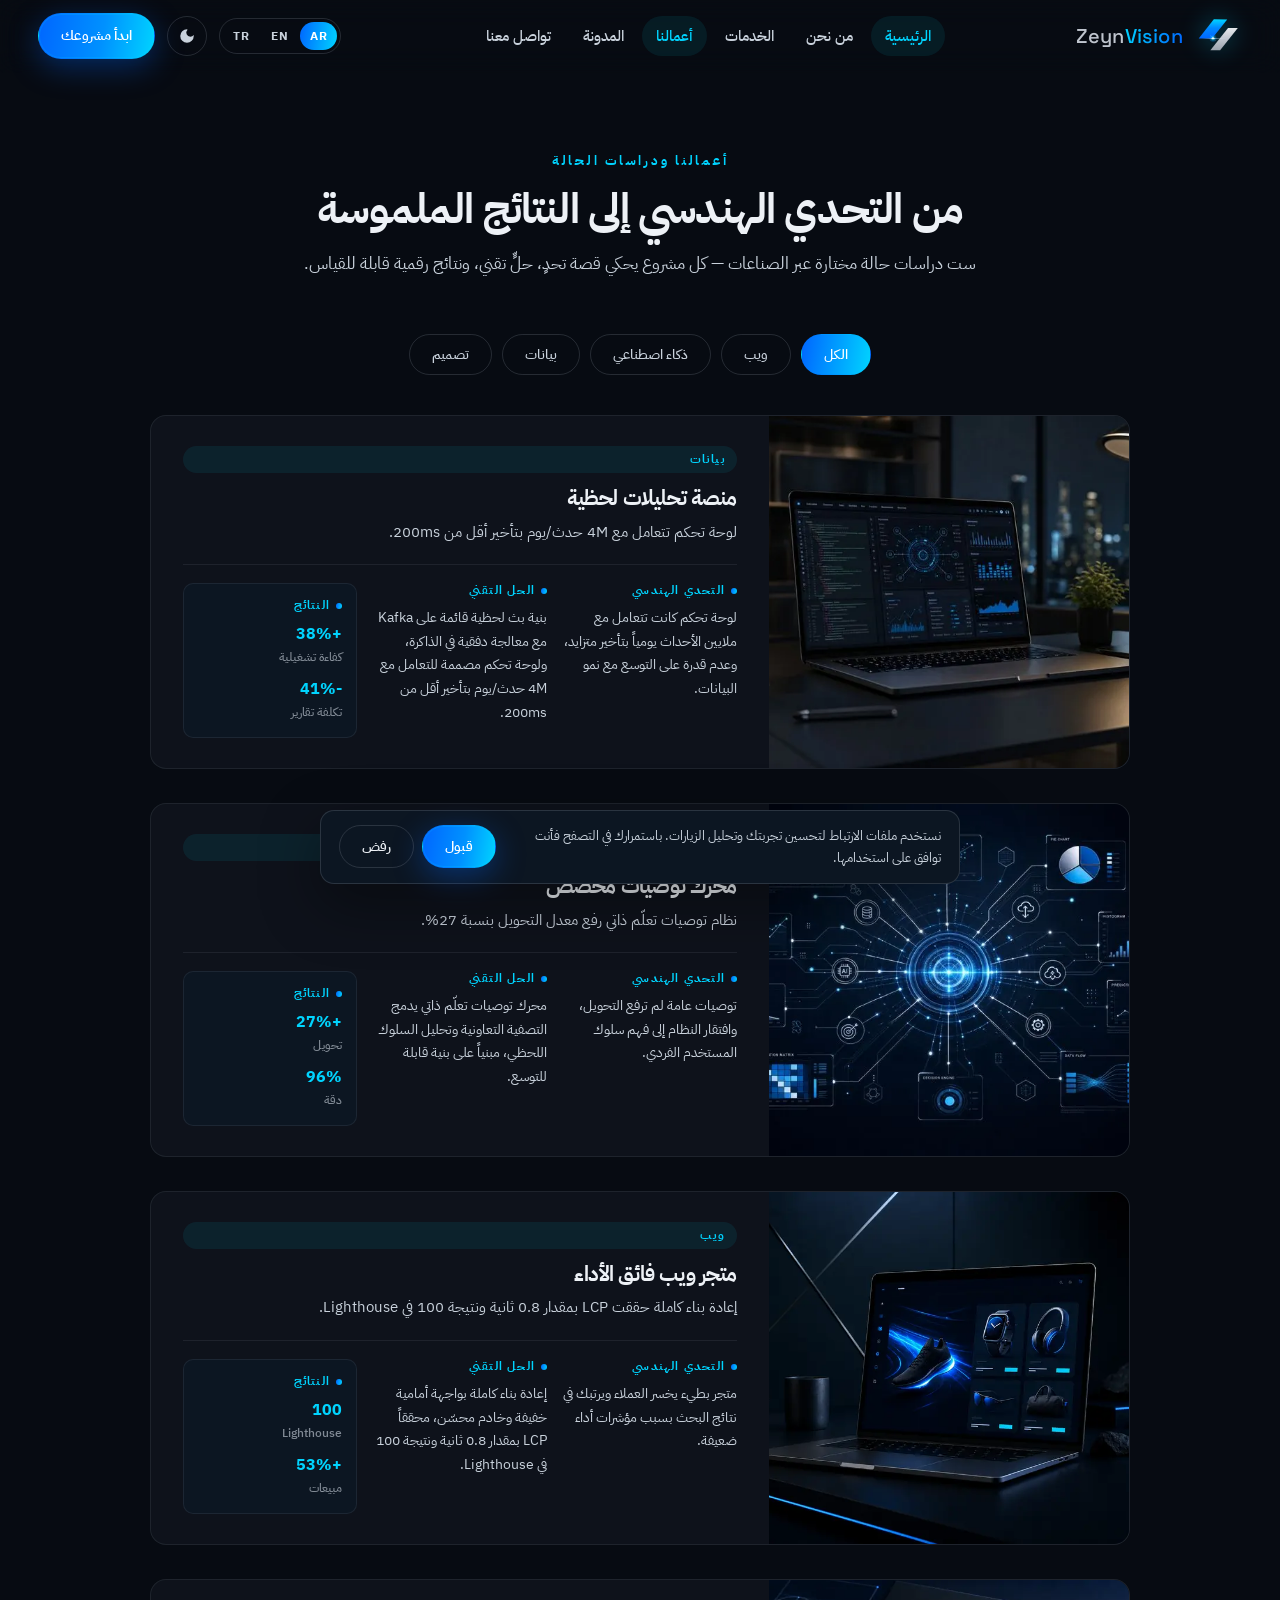
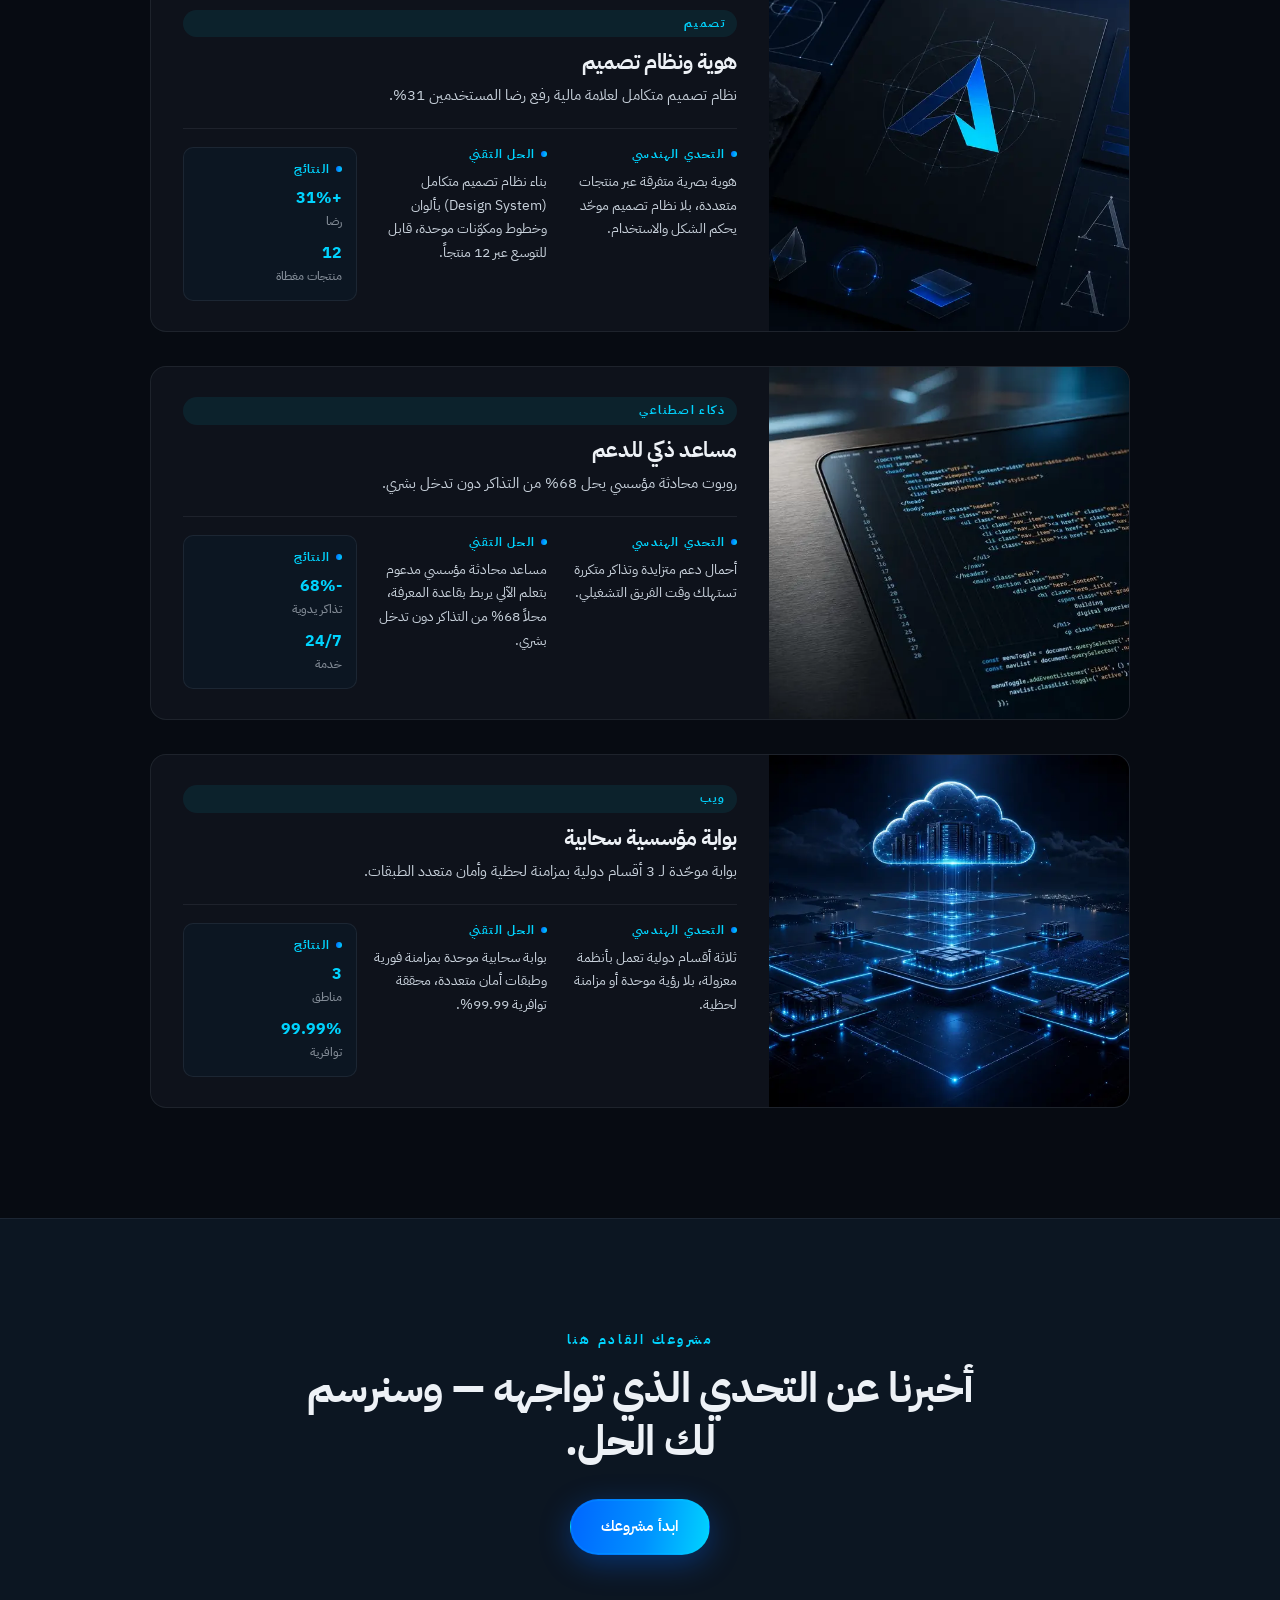
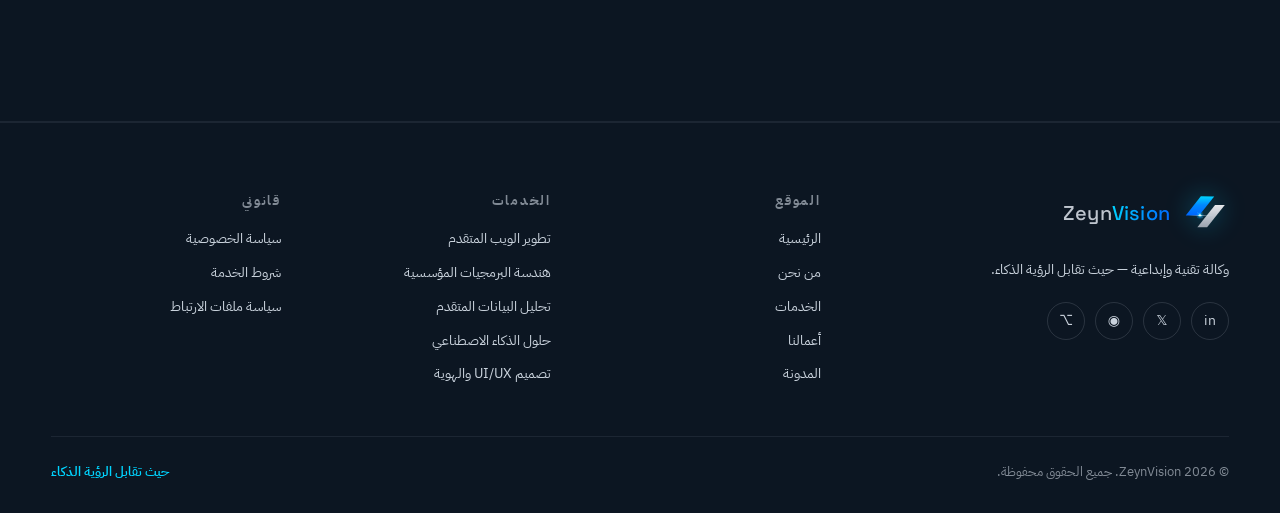
==== commit 1632fe94: "Fix sites section: link ZeynPack (not ZeynVision) with real logo" ====
--- a/works.html
+++ b/works.html
@@ -12,7 +12,7 @@
 <link rel="preconnect" href="https://fonts.googleapis.com">
 <link rel="preconnect" href="https://fonts.gstatic.com" crossorigin>
 <link href="https://fonts.googleapis.com/css2?family=Inter:wght@300;400;500;600;700;800&family=IBM+Plex+Sans+Arabic:wght@300;400;500;600;700&family=Space+Grotesk:wght@300;400;500;600;700&display=swap" rel="stylesheet">
-<link rel="stylesheet" href="css/styles.css?v=3">
+<link rel="stylesheet" href="css/styles.css?v=6">
 </head>
 <body>
 
@@ -1081,7 +1081,7 @@
   </div>
 </div>
 
-<script src="js/i18n.js?v=2" defer></script>
+<script src="js/i18n.js?v=4" defer></script>
 <script src="js/works.js?v=1" defer></script>
 </body>
 </html>
--- a/css/styles.css
+++ b/css/styles.css
@@ -1174,10 +1174,10 @@
   margin-bottom: 8px;
 }
 .site-logo svg { width: 52px; height: 52px; }
-.site-logo-zeyn {
-  background: linear-gradient(150deg, rgba(0, 102, 255, 0.18), rgba(0, 212, 255, 0.08));
-  border: 1px solid rgba(0, 212, 255, 0.3);
-  box-shadow: 0 0 30px rgba(0, 212, 255, 0.15);
+.site-logo-zeynp {
+  background: linear-gradient(150deg, rgba(19, 49, 92, 0.35), rgba(7, 27, 51, 0.5));
+  border: 1px solid rgba(245, 166, 35, 0.3);
+  box-shadow: 0 0 30px rgba(245, 166, 35, 0.1);
 }
 .site-logo-dialuna {
   background: linear-gradient(150deg, rgba(197, 30, 30, 0.16), rgba(255, 170, 60, 0.1));
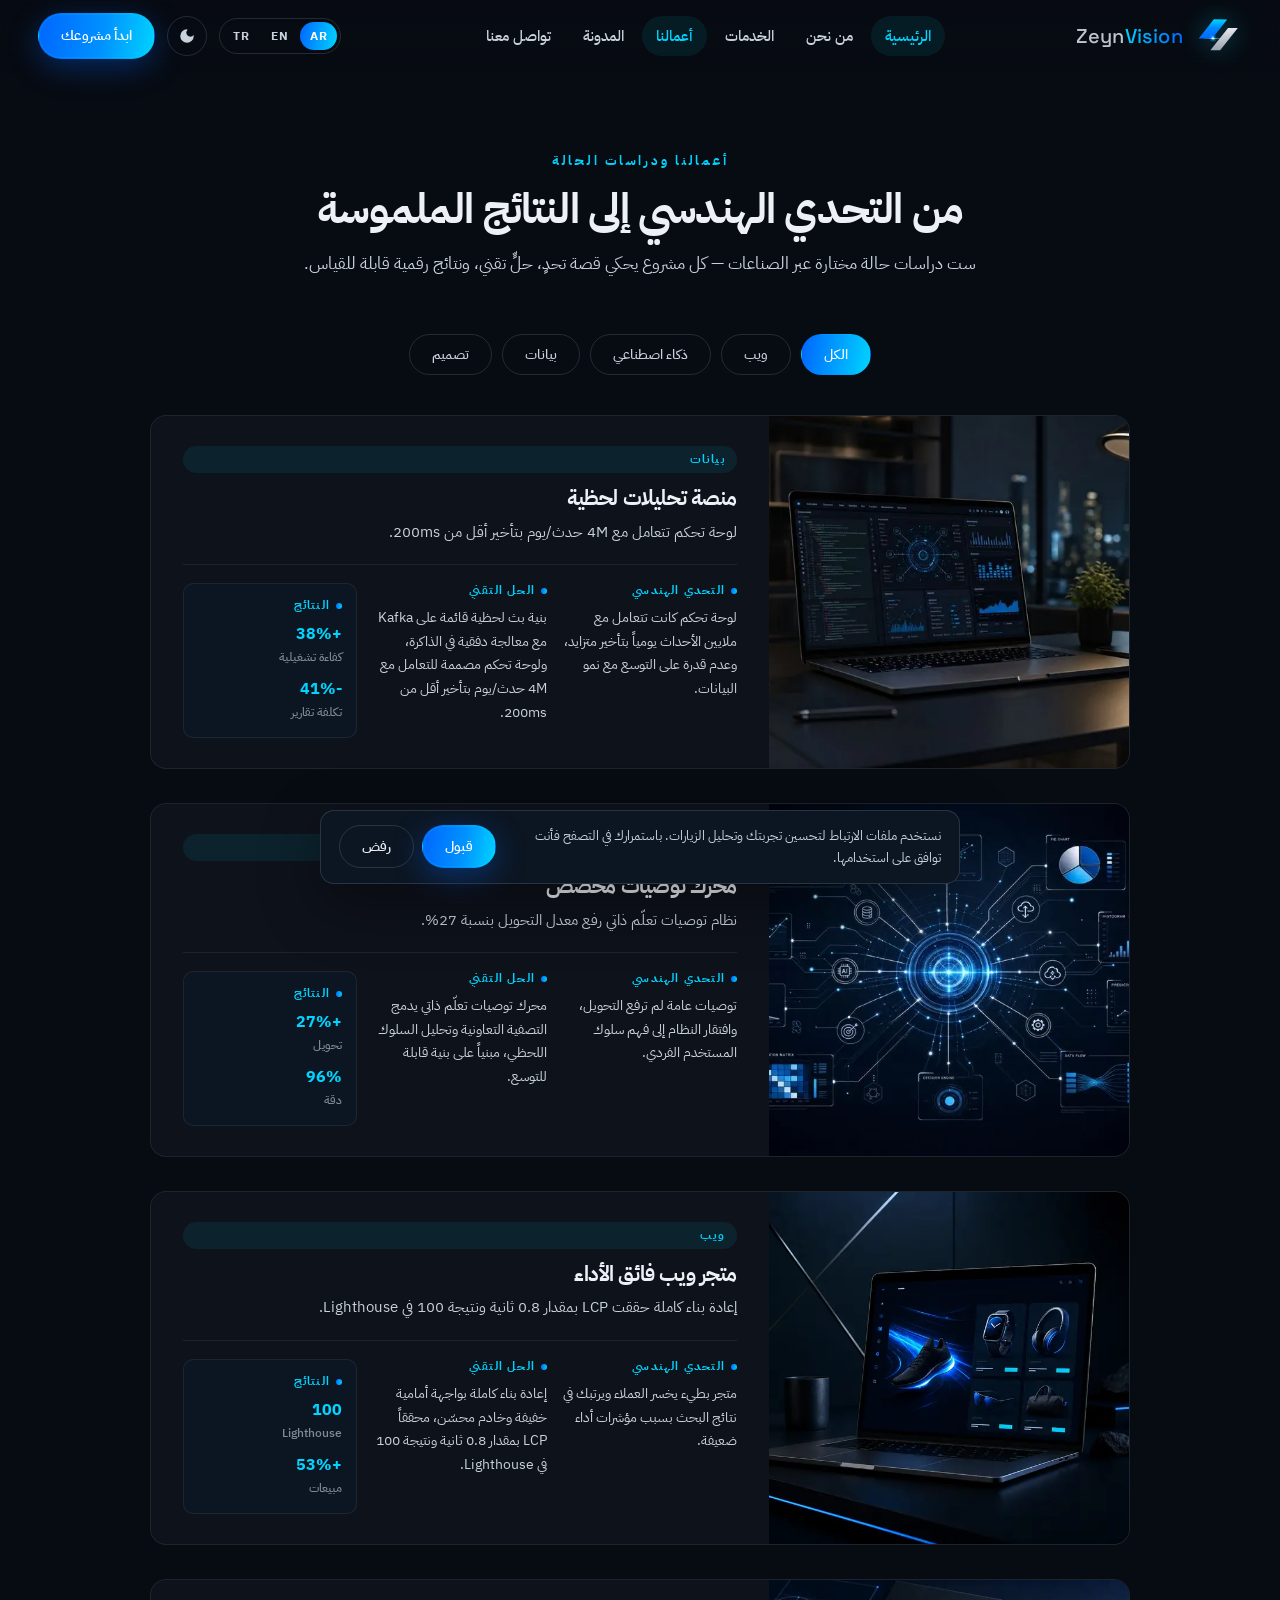
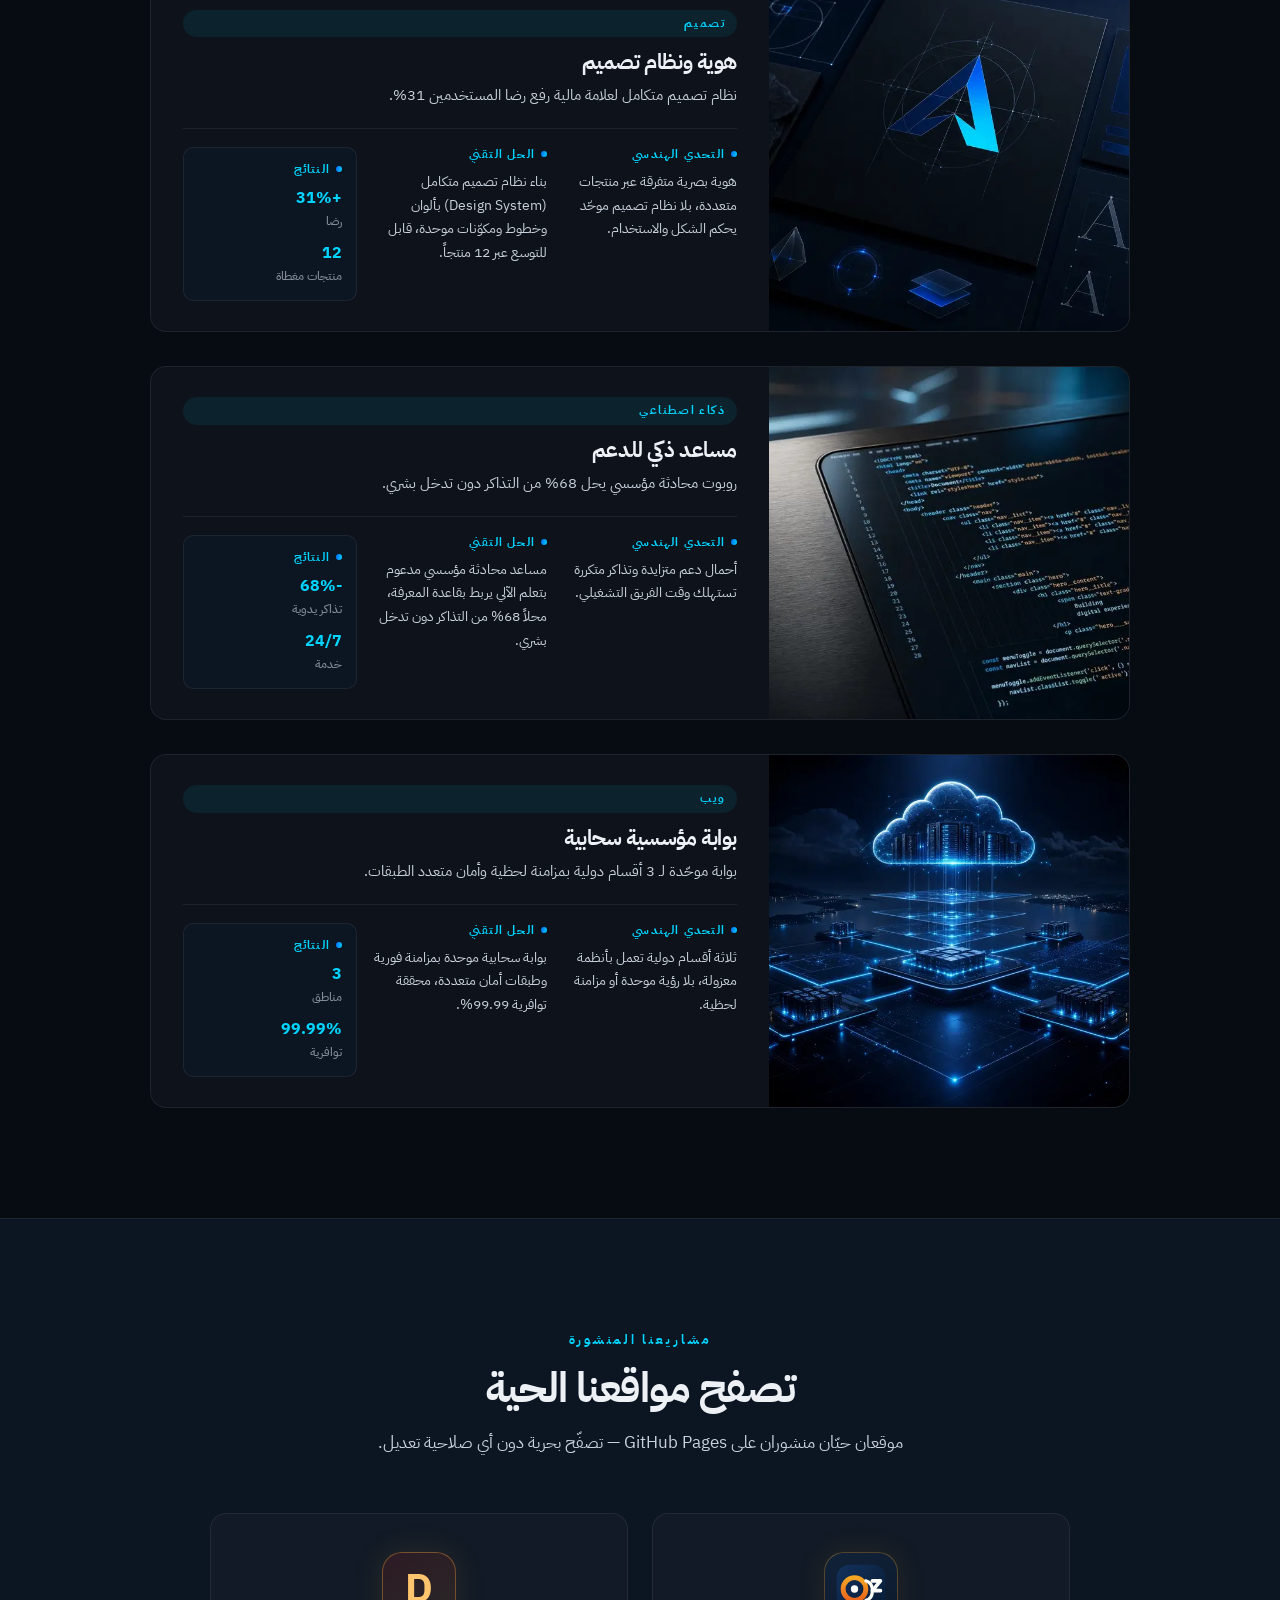
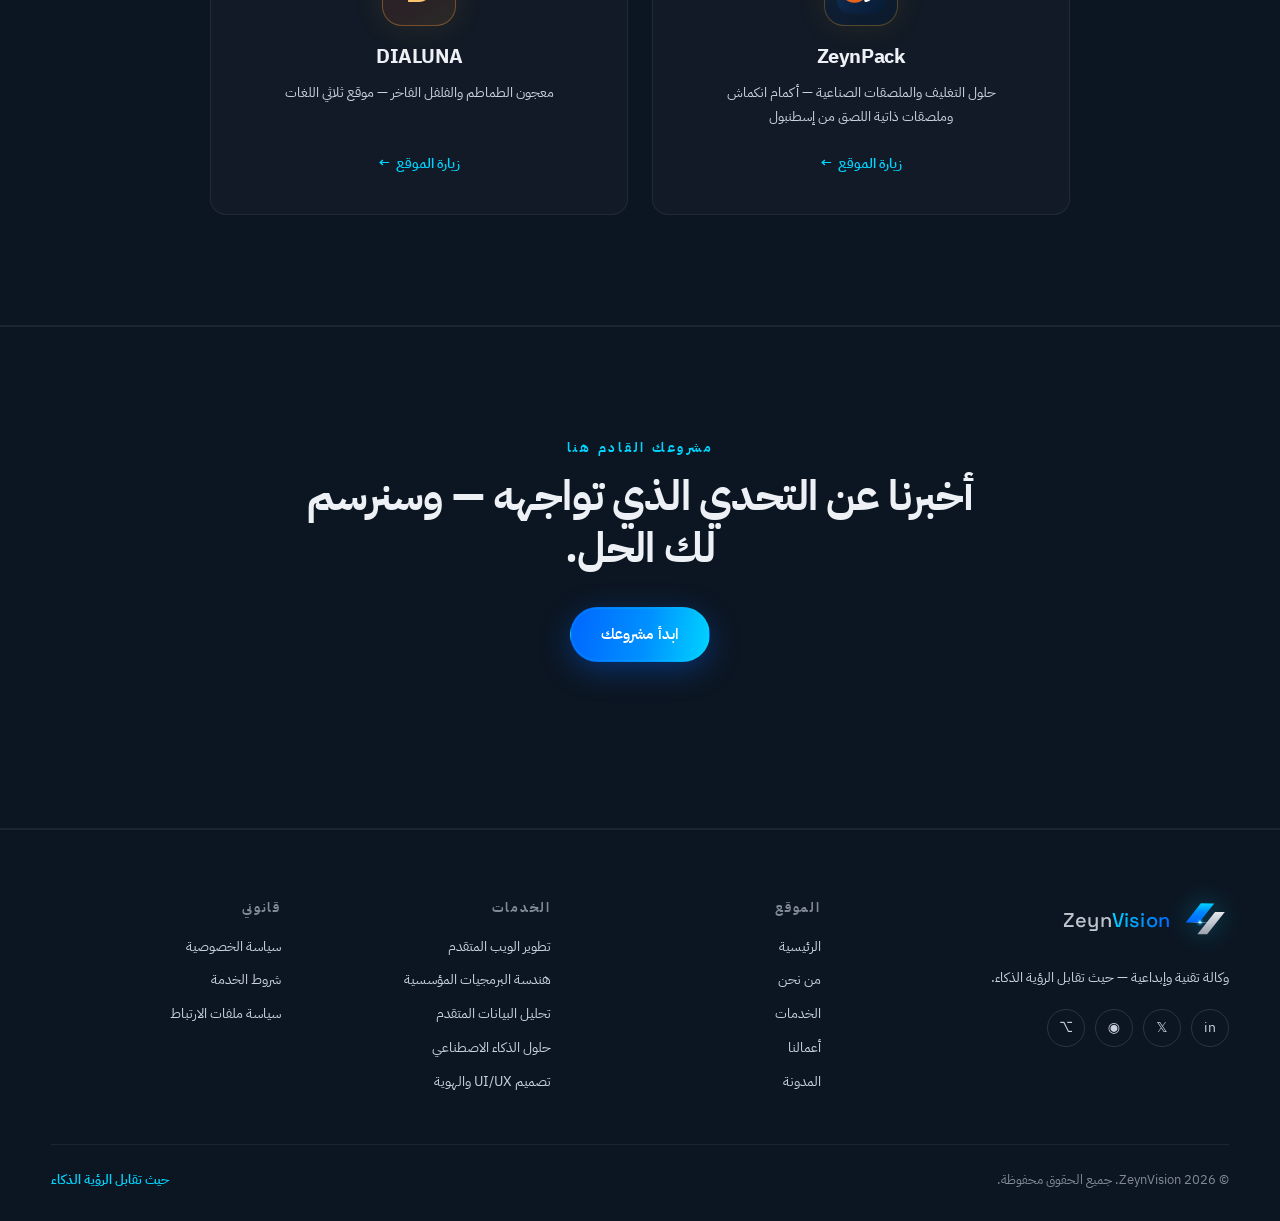
==== commit 8324a382: "Add published-sites section (ZeynPack + DIALUNA) to Works page; fix duplicate main" ====
--- a/works.html
+++ b/works.html
@@ -12,7 +12,7 @@
 <link rel="preconnect" href="https://fonts.googleapis.com">
 <link rel="preconnect" href="https://fonts.gstatic.com" crossorigin>
 <link href="https://fonts.googleapis.com/css2?family=Inter:wght@300;400;500;600;700;800&family=IBM+Plex+Sans+Arabic:wght@300;400;500;600;700&family=Space+Grotesk:wght@300;400;500;600;700&display=swap" rel="stylesheet">
-<link rel="stylesheet" href="css/styles.css?v=6">
+<link rel="stylesheet" href="css/styles.css?v=7">
 </head>
 <body>
 
@@ -220,6 +220,49 @@
   </div>
 </section>
 
+<!-- ===== مواقعنا المنشورة ===== -->
+<section class="section section-alt" id="sites">
+  <div class="container">
+    <div class="sec-head reveal">
+      <p class="sec-kicker" data-i18n="sites.kicker">مشاريعنا المنشورة</p>
+      <h2 class="sec-title" data-i18n="sites.title">تصفح مواقعنا الحية</h2>
+      <p class="sec-sub" data-i18n="sites.sub">موقعان حيّان منشوران على GitHub Pages — تصفّح بحرية دون أي صلاحية تعديل.</p>
+    </div>
+    <div class="sites-grid">
+      <a class="site-card reveal" href="https://exportserif-cpu.github.io/ZeynPack/" target="_blank" rel="noopener noreferrer">
+        <div class="site-logo site-logo-zeynp">
+          <svg viewBox="0 0 64 64" aria-hidden="true">
+            <defs>
+              <linearGradient id="zp-bg" x1="0" y1="0" x2="1" y2="1">
+                <stop offset="0" stop-color="#13315c"/>
+                <stop offset="1" stop-color="#071b33"/>
+              </linearGradient>
+              <linearGradient id="zp-roll" x1="0" y1="0" x2="0" y2="1">
+                <stop offset="0" stop-color="#f5a623"/>
+                <stop offset="1" stop-color="#e8631b"/>
+              </linearGradient>
+            </defs>
+            <rect x="2" y="2" width="60" height="60" rx="16" fill="url(#zp-bg)"/>
+            <circle cx="24" cy="32" r="14" fill="none" stroke="url(#zp-roll)" stroke-width="6"/>
+            <circle cx="24" cy="32" r="4.5" fill="#fff"/>
+            <path d="M38 22 Q46 24 46 34 Q46 44 38 46" fill="none" stroke="#fff" stroke-width="4" stroke-linecap="round"/>
+            <path d="M46 22 L56 22 L46 34 L56 34" fill="none" stroke="#fff" stroke-width="4.4" stroke-linecap="round" stroke-linejoin="round"/>
+          </svg>
+        </div>
+        <h3 data-i18n="sites.zeynpT">ZeynPack</h3>
+        <p data-i18n="sites.zeynpD">حلول التغليف والملصقات الصناعية — أكمام انكماش وملصقات ذاتية اللصق من إسطنبول</p>
+        <span class="site-visit" data-i18n="sites.visit">زيارة الموقع</span>
+      </a>
+      <a class="site-card reveal" href="https://exportserif-cpu.github.io/dialuna-website/" target="_blank" rel="noopener noreferrer">
+        <div class="site-logo site-logo-dialuna">D</div>
+        <h3 data-i18n="sites.dialunaT">DIALUNA</h3>
+        <p data-i18n="sites.dialunaD">معجون الطماطم والفلفل الفاخر — موقع ثلاثي اللغات</p>
+        <span class="site-visit" data-i18n="sites.visit">زيارة الموقع</span>
+      </a>
+    </div>
+  </div>
+</section>
+
 <!-- ===== CTA ===== -->
 <section class="section section-alt" id="works-cta">
   <div class="container">
@@ -231,7 +274,6 @@
   </div>
 </section>
 
-</main>
 </main>
 
 <!-- ===== الفوتر ===== -->
@@ -1081,7 +1123,7 @@
   </div>
 </div>
 
-<script src="js/i18n.js?v=4" defer></script>
+<script src="js/i18n.js?v=5" defer></script>
 <script src="js/works.js?v=1" defer></script>
 </body>
 </html>
